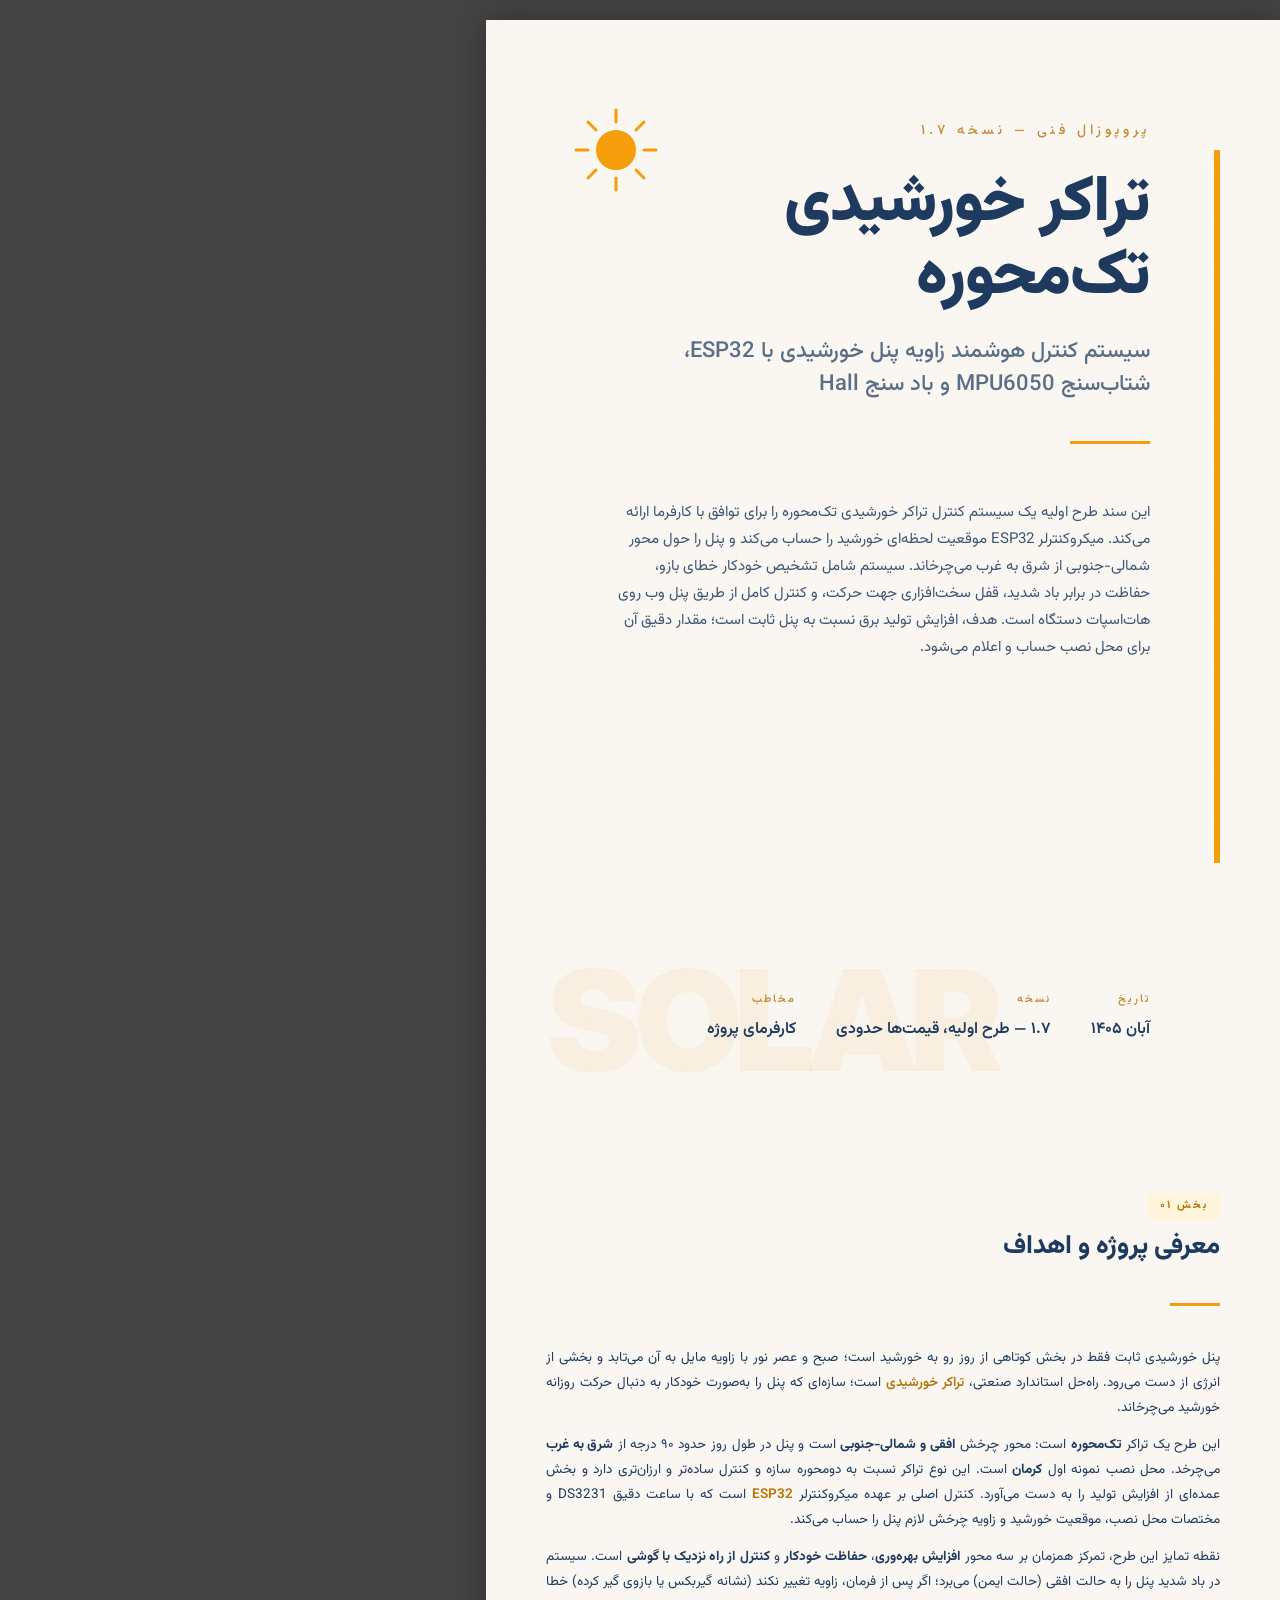
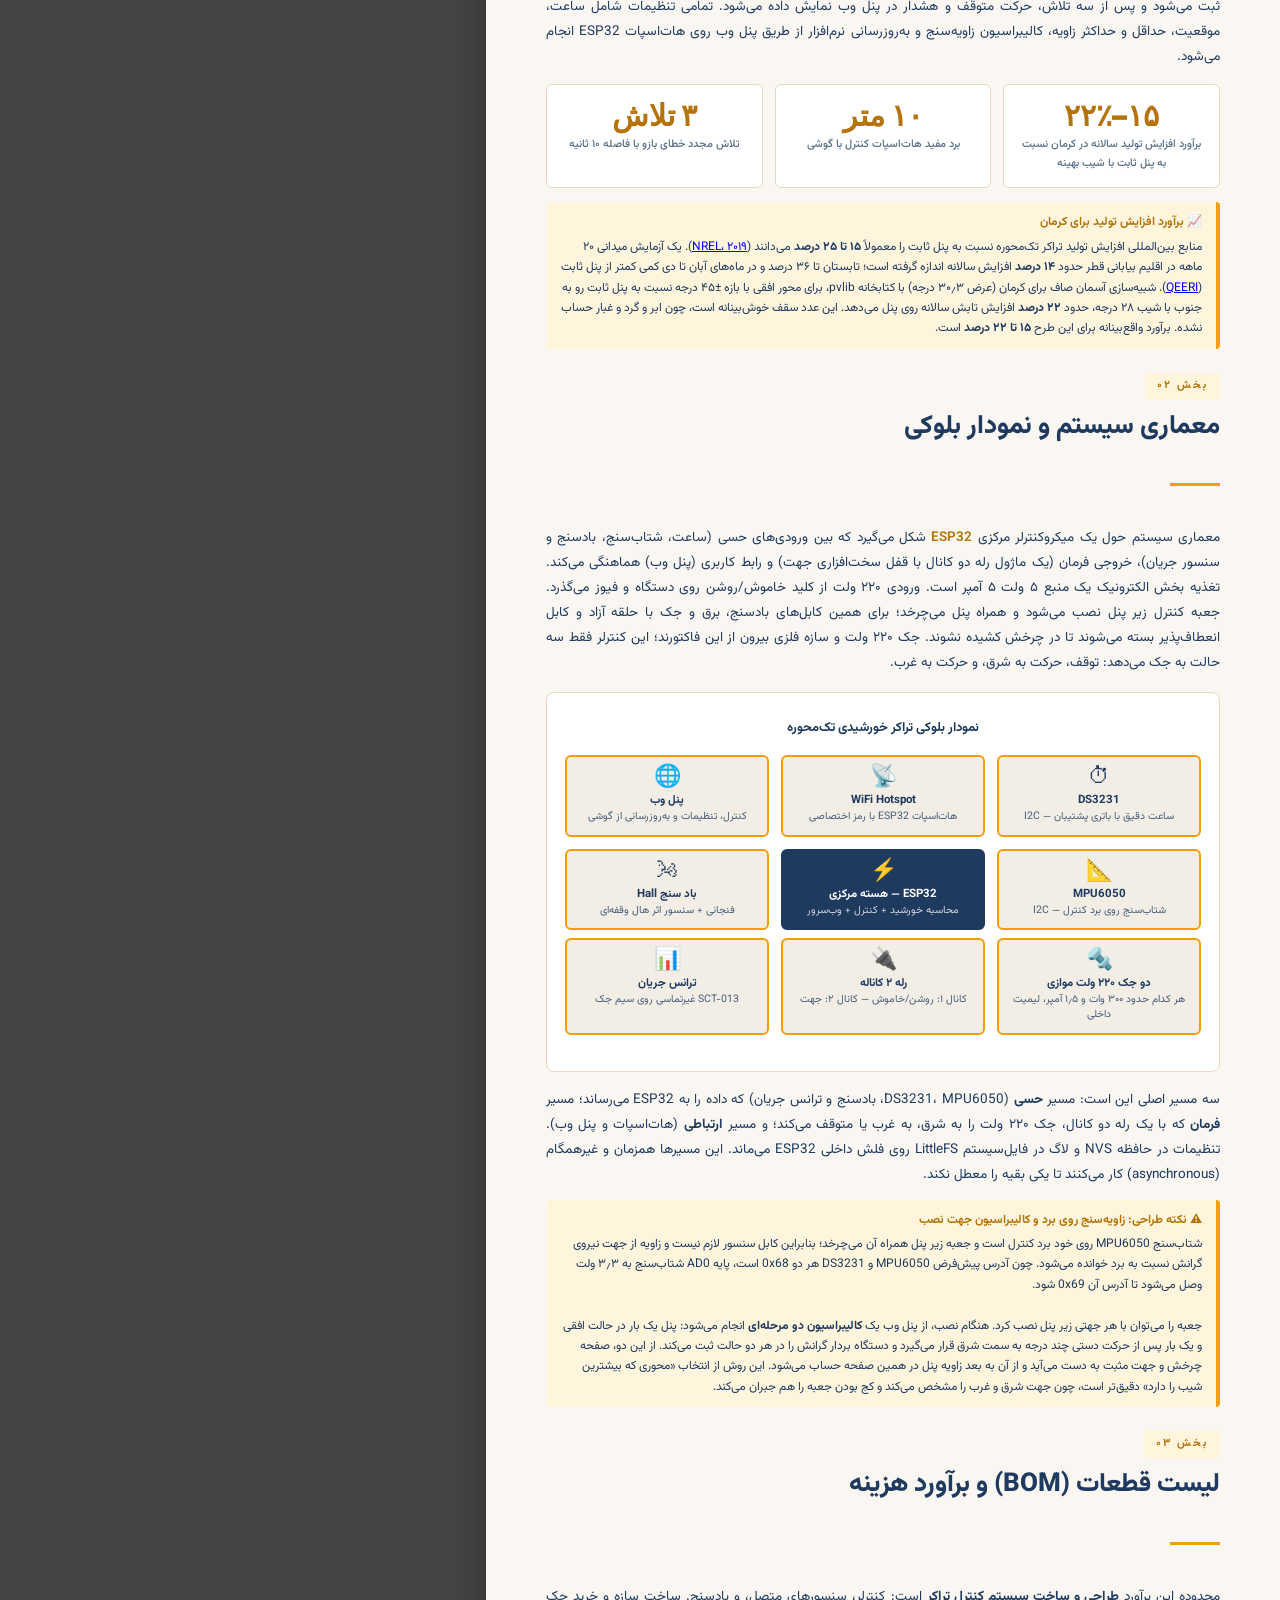
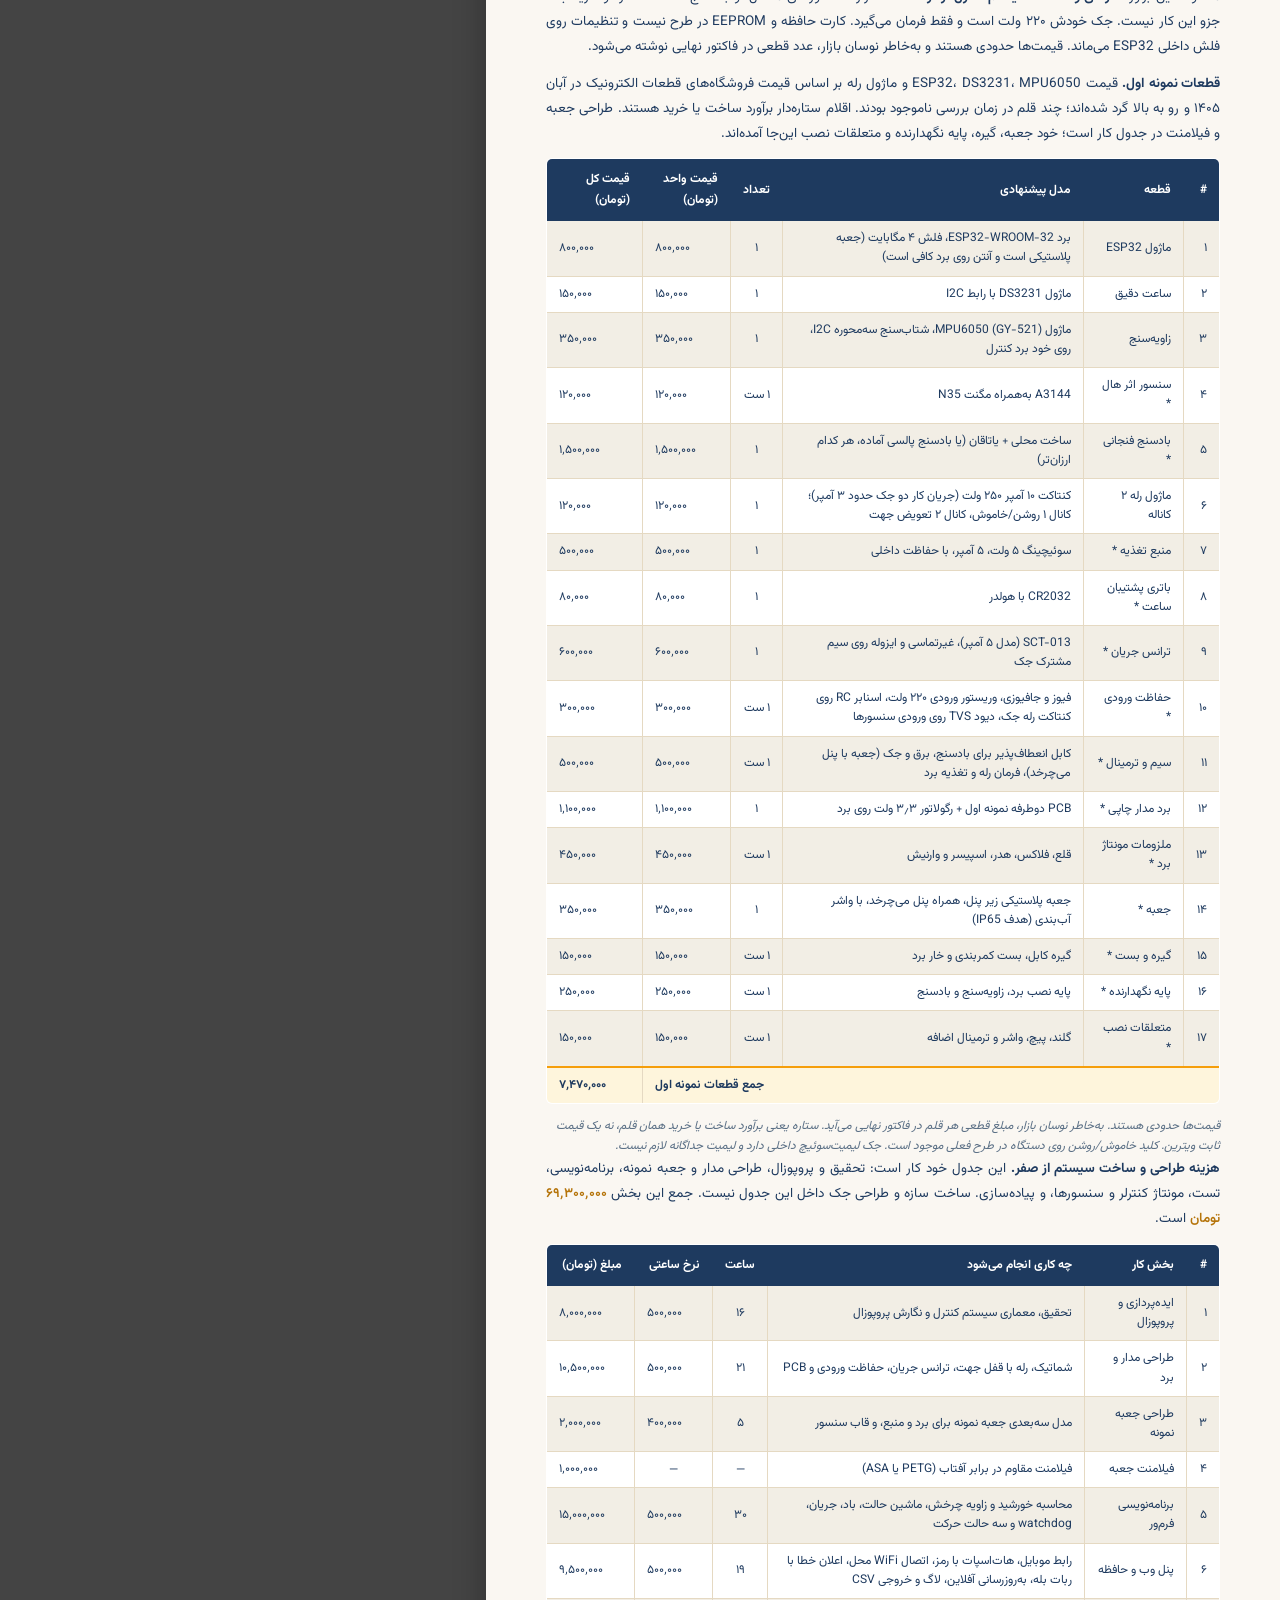
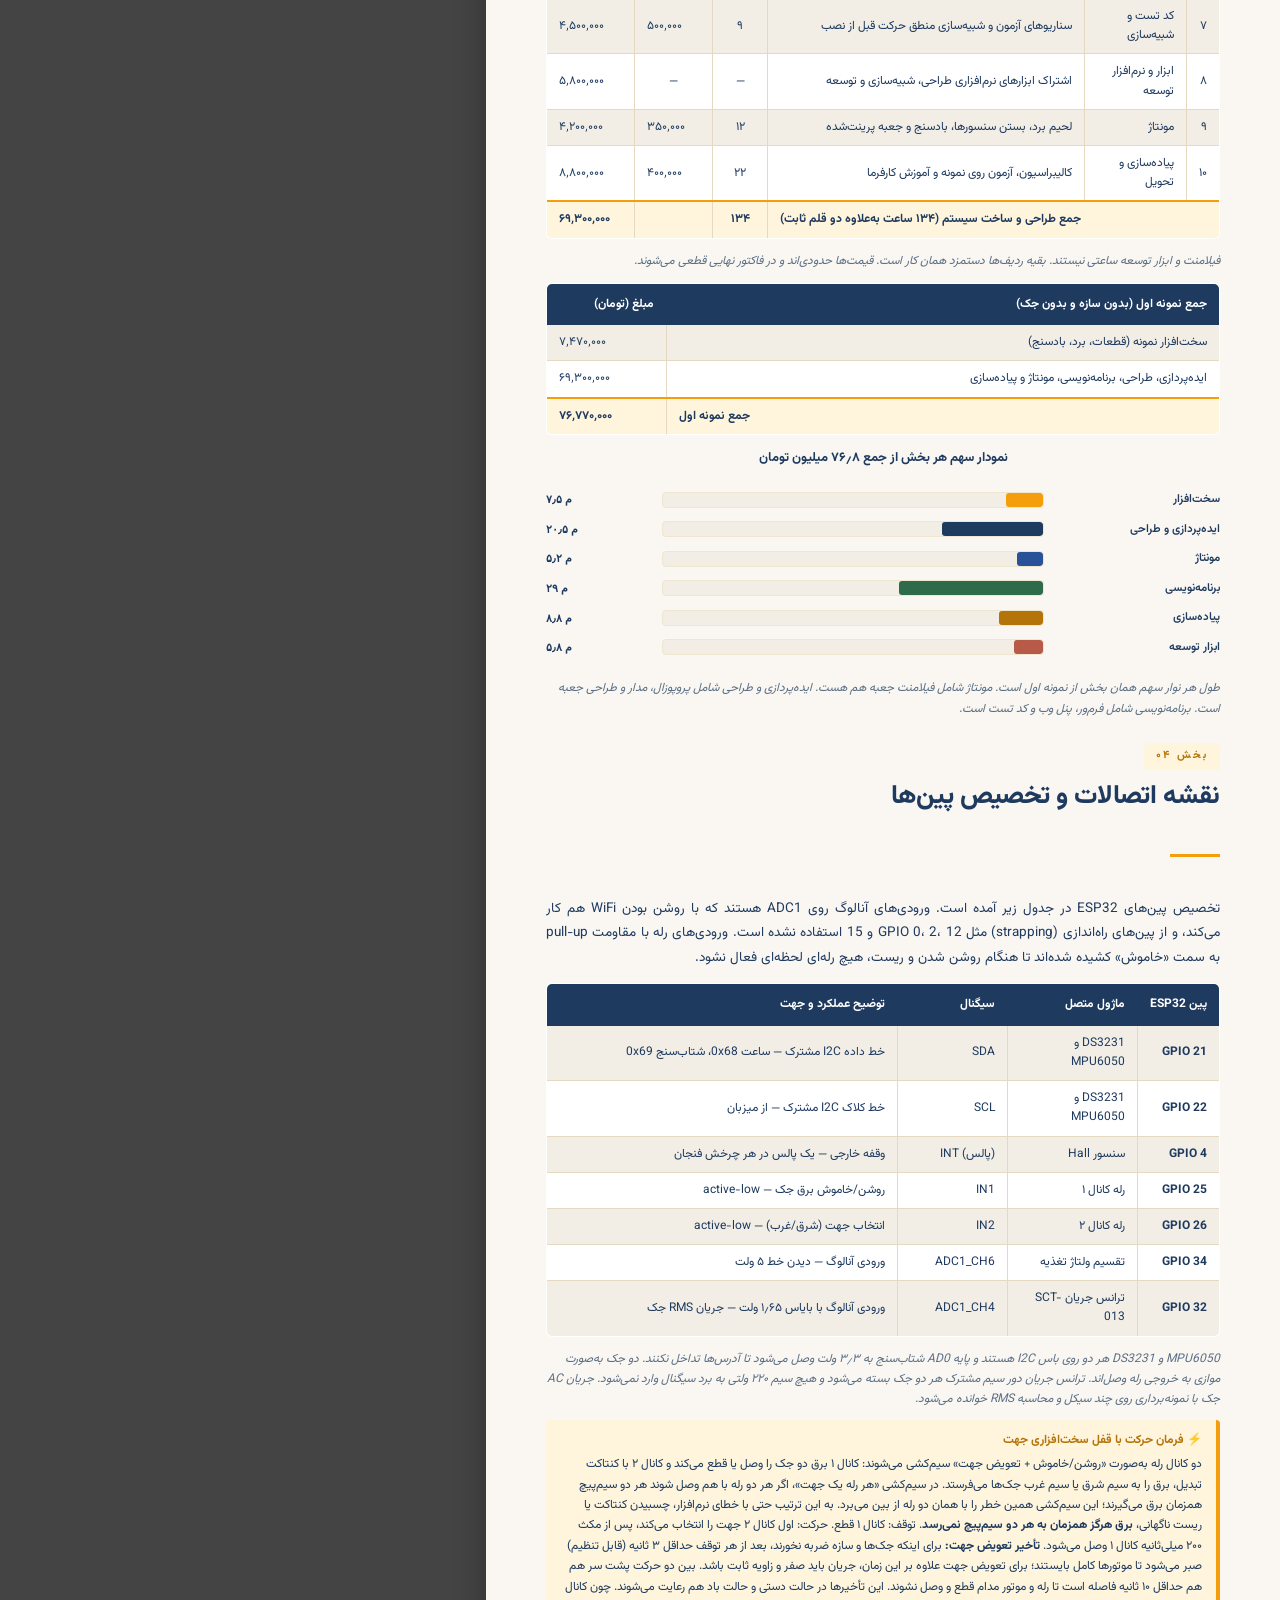
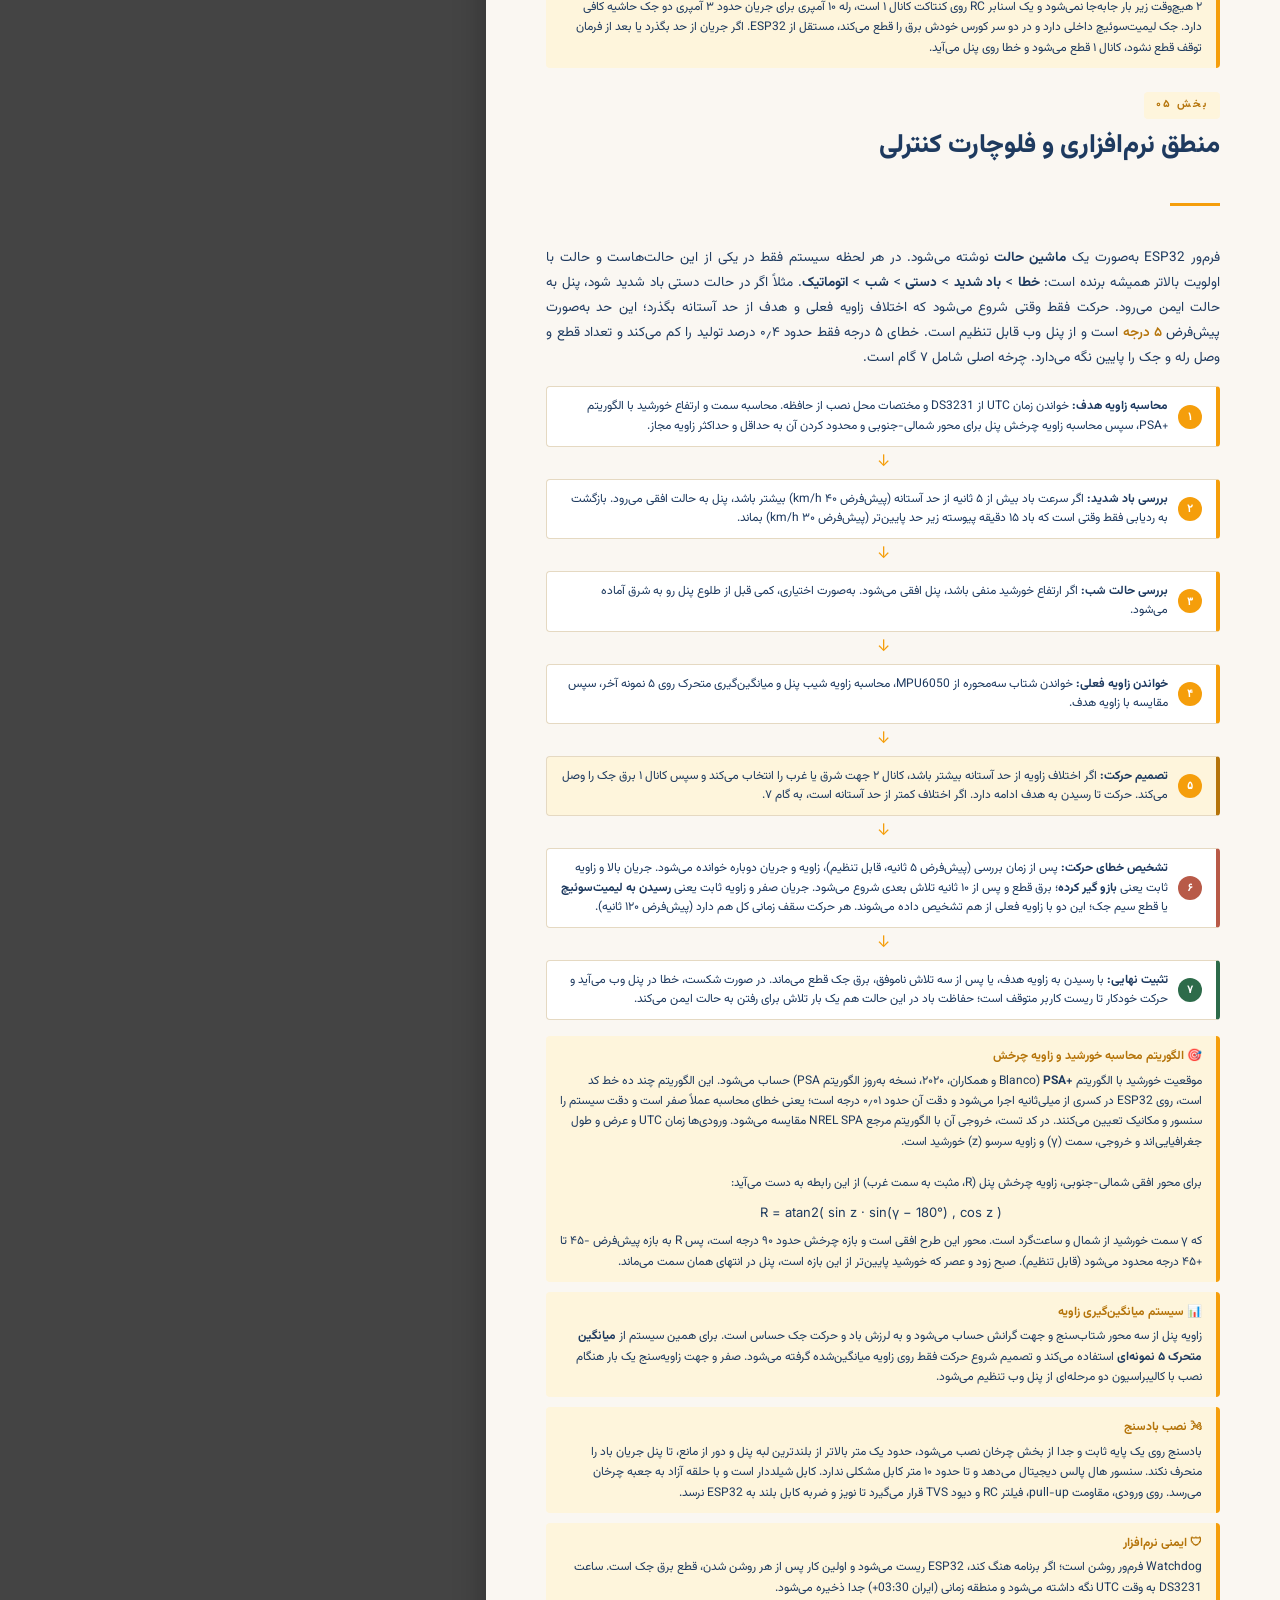
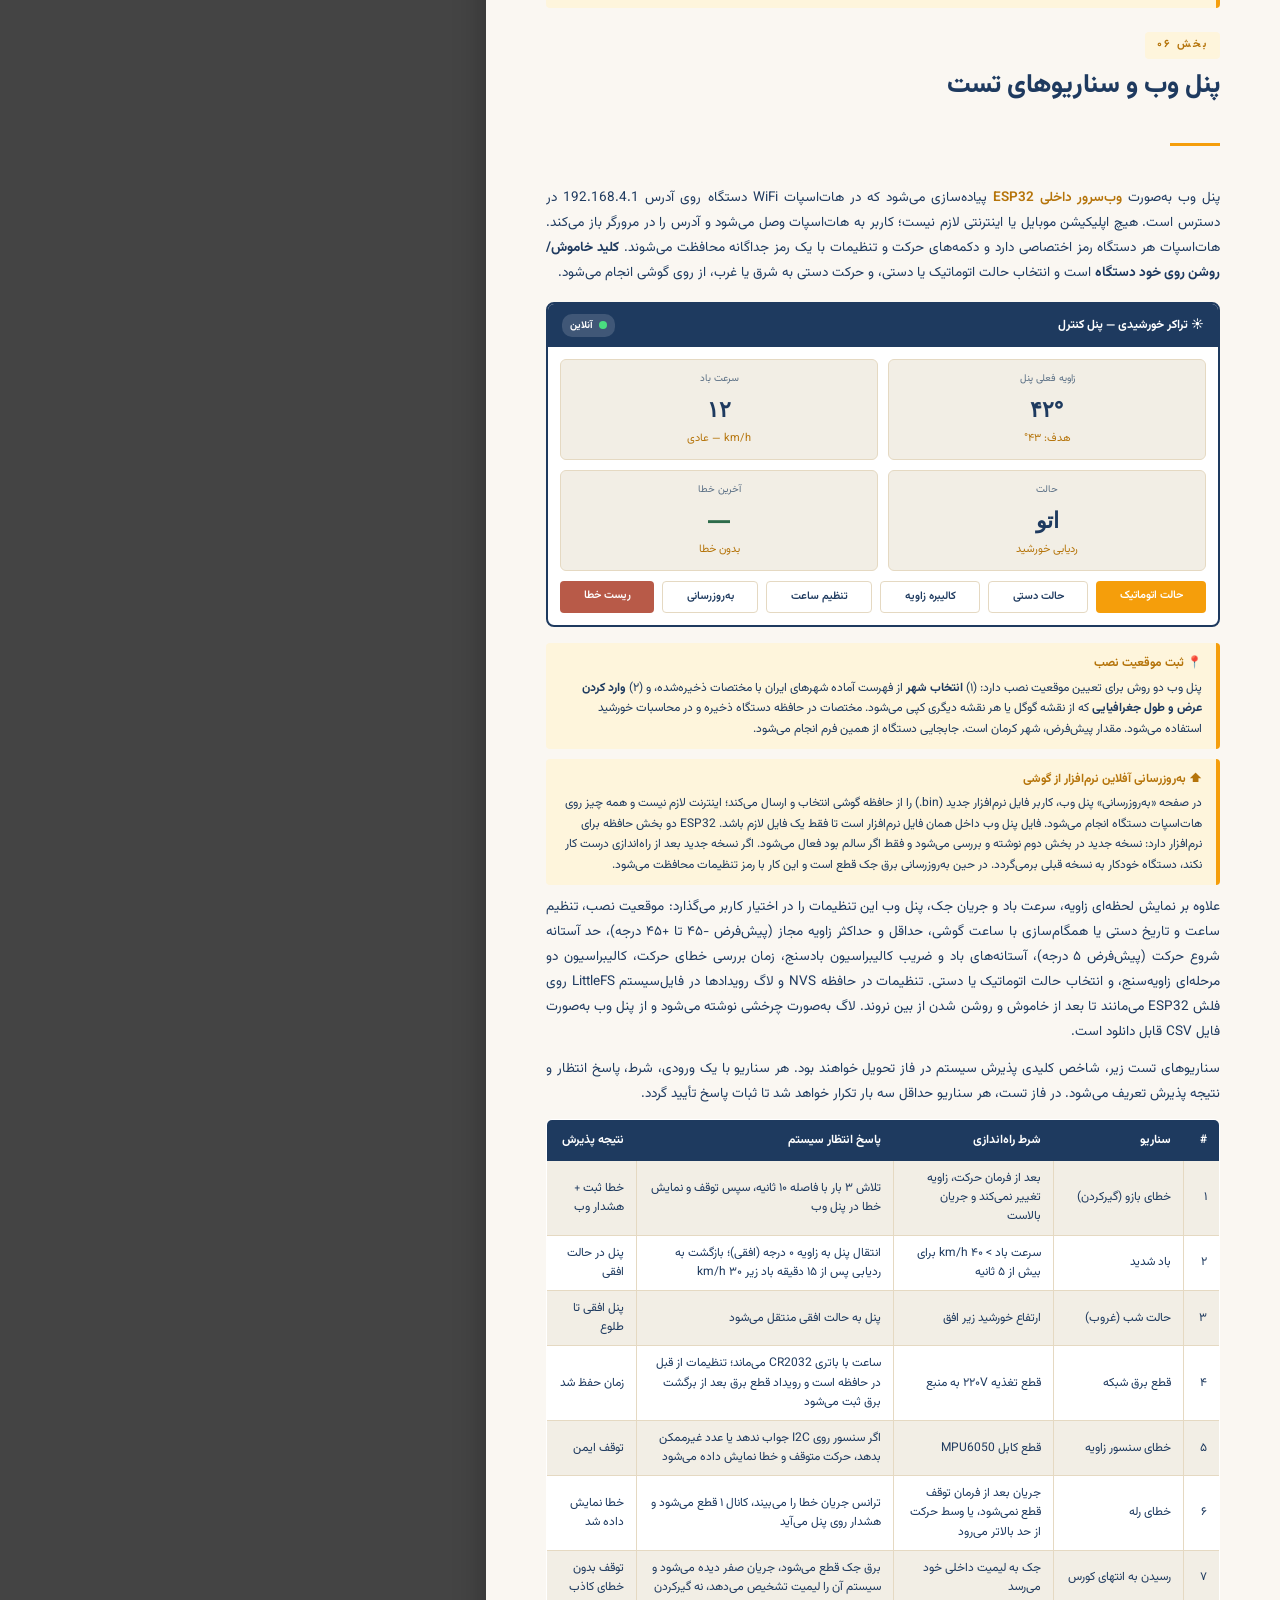
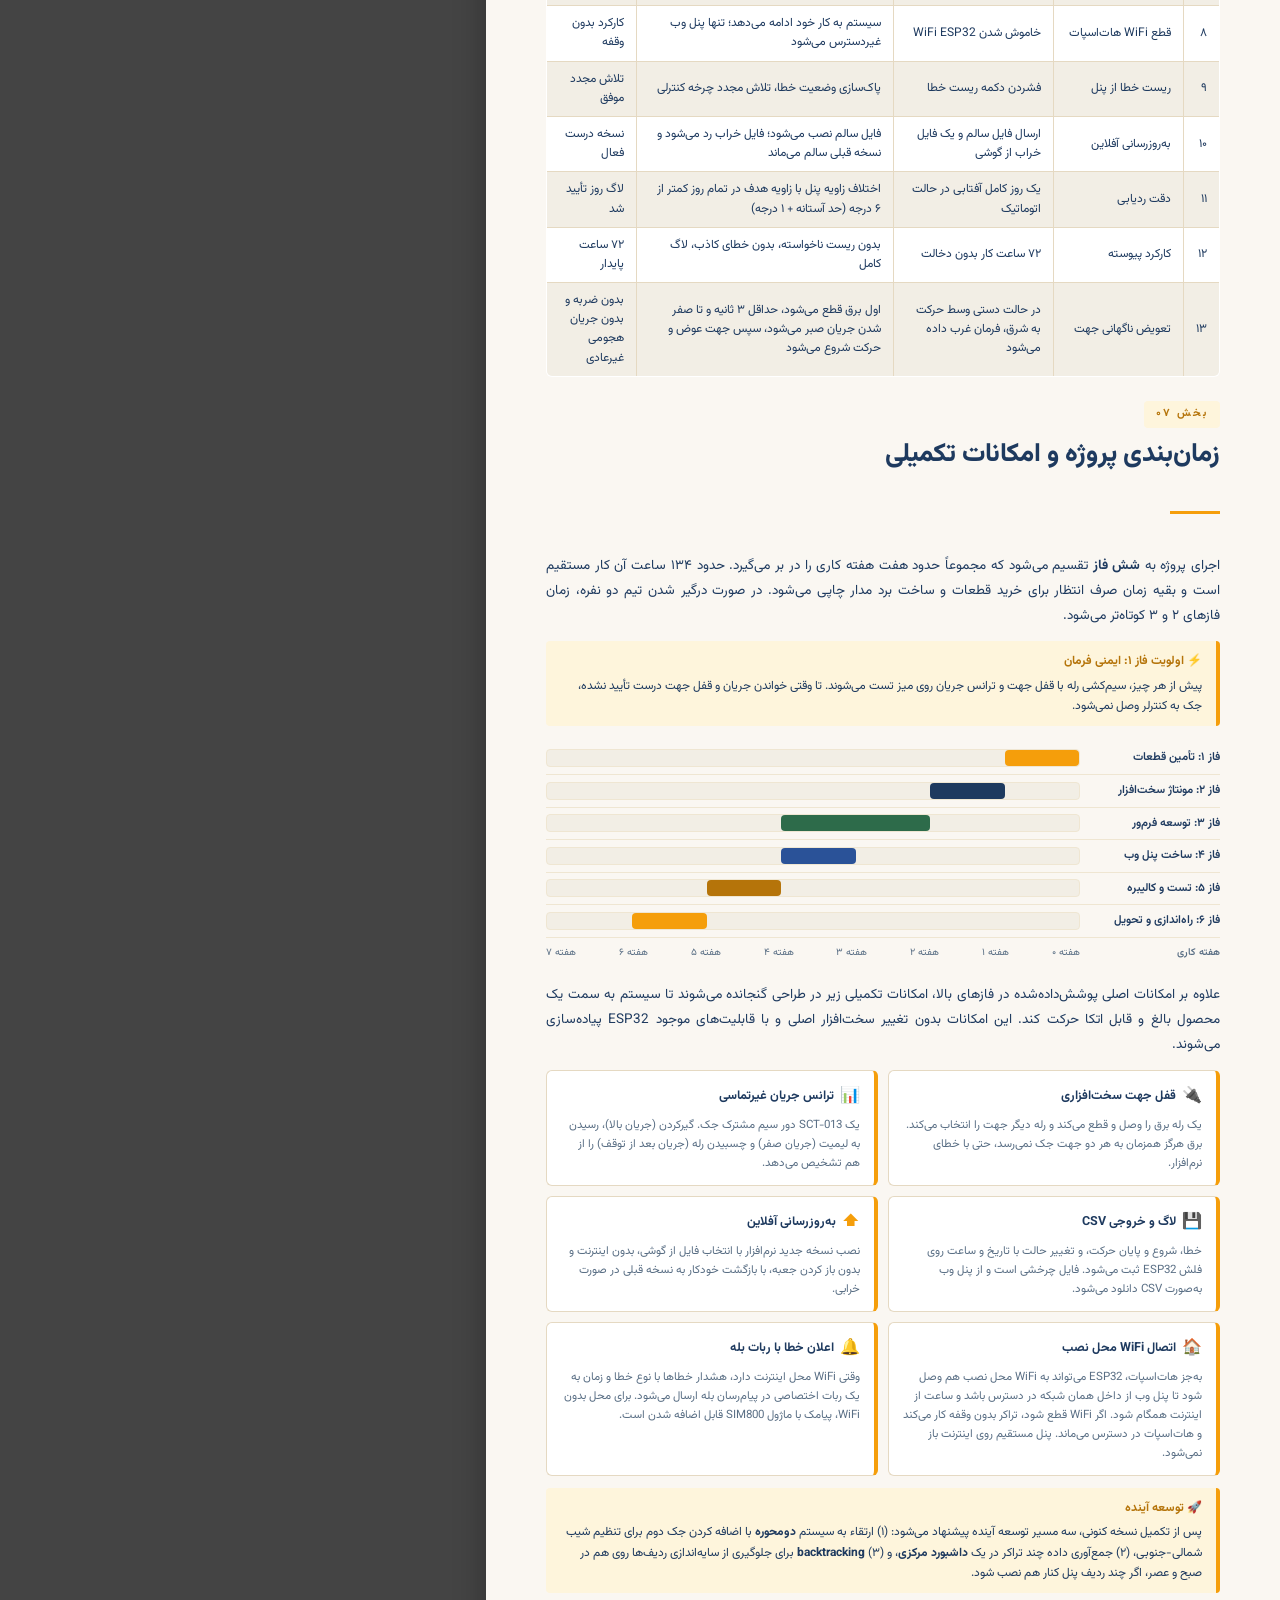
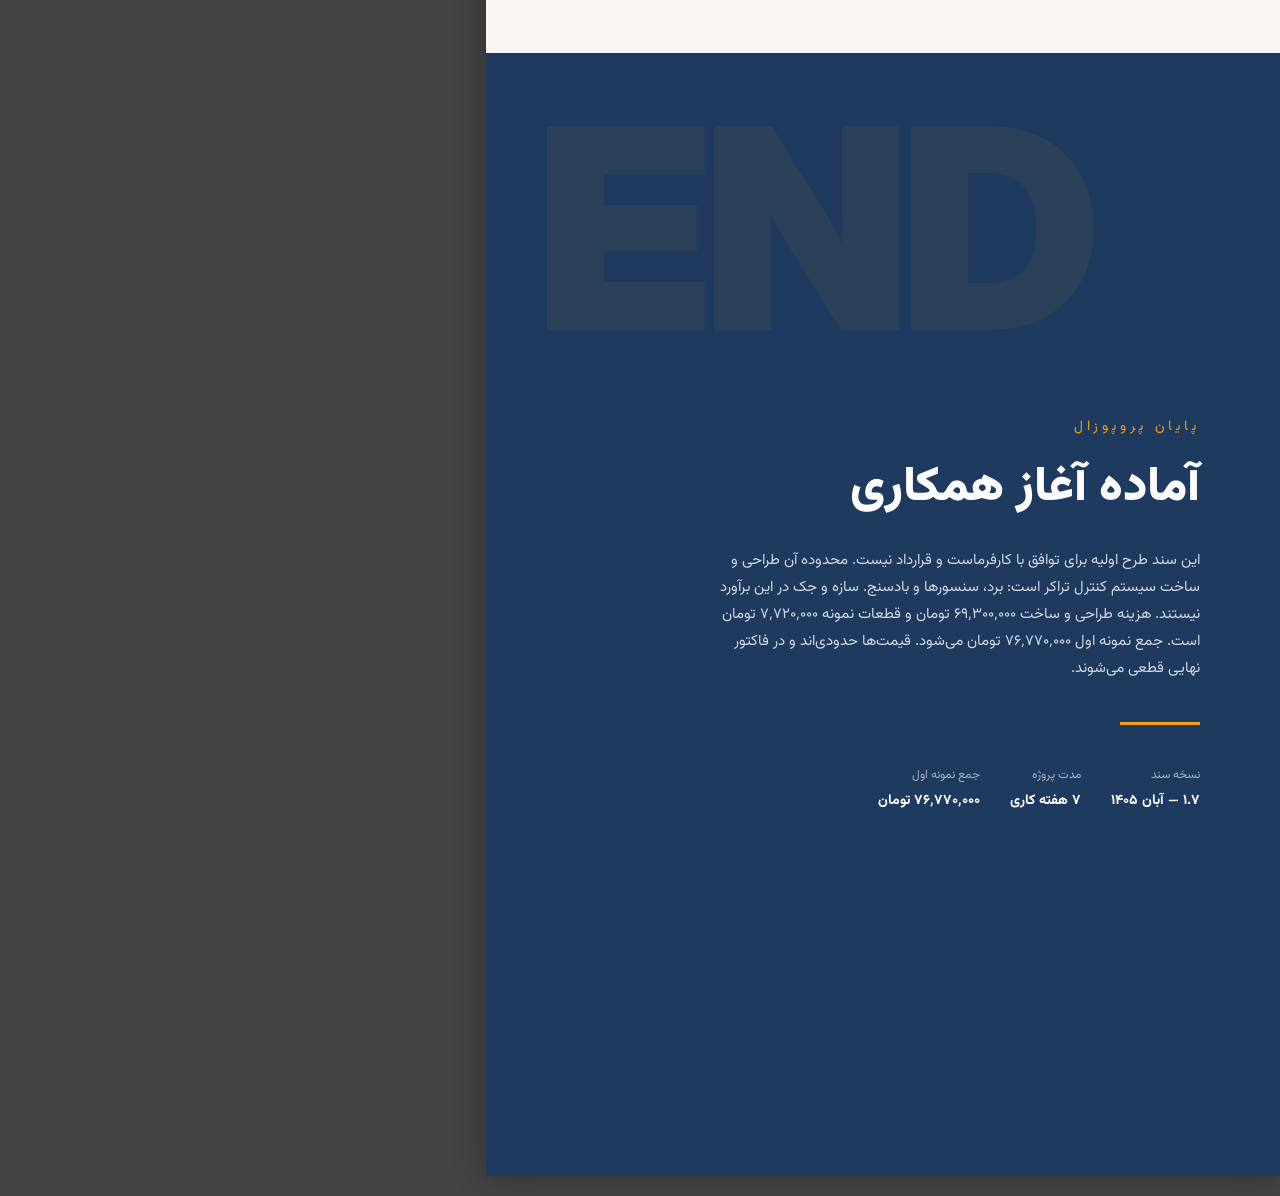
==== docs/solar_tracker_proposal.html @ 2f092a81 "Add project docs and revise tracker proposal Add repository guidance, editor settings, ignore rules," ====
<!DOCTYPE html>
<html lang="fa" dir="rtl">
<head>
<meta charset="UTF-8">
<meta name="viewport" content="width=device-width, initial-scale=1.0">
<title>پروپوزال تراکر خورشیدی تک‌محوره</title>
<link rel="preconnect" href="https://fonts.googleapis.com">
<link rel="preconnect" href="https://fonts.gstatic.com" crossorigin>
<link href="https://fonts.googleapis.com/css2?family=Vazirmatn:wght@300;400;500;600;700;800;900&family=Inter:wght@400;600;700&display=swap" rel="stylesheet">
<style>
  @page {
    size: 794px 1123px;
    margin: 0;
  }
  :root {
    --c-bg: #FAF7F2;
    --c-bg-section: #F2EEE5;
    --c-bg-card: #FFFFFF;
    --c-text: #1E3A5F;
    --c-text-muted: #5A6F85;
    --c-accent: #F59E0B;
    --c-accent-d: #B5740A;
    --c-accent-l: #FDE4AC;
    --c-accent-xl: #FEF5DC;
    --c-border: #E5D9C2;
    --c-border-l: #EFE6D2;
    --c-success: #2D6B4A;
    --c-success-l: #D9E8DD;
    --c-error: #B85A48;
    --c-error-l: #F2D8D2;
    --c-info: #2A5298;
    --c-info-l: #DCE6F5;
  }
  * {
    box-sizing: border-box;
  }
  html, body {
    margin: 0;
    padding: 0;
    width: 794px;
    background: var(--c-bg);
    color: var(--c-text);
    font-family: 'Vazirmatn', 'Inter', sans-serif;
    direction: rtl;
    line-height: 1.7;
    font-size: 14px;
  }
  @media screen {
    html {
      height: auto;
      display: flex;
      justify-content: center;
      background: #444;
    }
    body {
      transform-origin: top center;
      margin: 20px auto;
      box-shadow: 0 0 30px rgba(0,0,0,0.3);
    }
  }

  /* ===== Cover Page ===== */
  .cover {
    width: 794px;
    height: 1123px;
    position: relative;
    background: var(--c-bg);
    overflow: hidden;
    break-after: page;
    page-break-after: always;
  }
  .cover-bg {
    position: absolute;
    inset: 0;
    overflow: hidden;
    z-index: 1;
  }
  .cover-grid {
    position: absolute;
    inset: 0;
    background-image:
      linear-gradient(to right, rgba(245, 158, 11, 0.04) 1px, transparent 1px),
      linear-gradient(to bottom, rgba(245, 158, 11, 0.04) 1px, transparent 1px);
    background-size: 50px 50px;
  }
  .cover-watermark {
    position: absolute;
    bottom: 60px;
    left: 60px;
    font-family: 'Inter', sans-serif;
    font-size: 140px;
    font-weight: 900;
    color: rgba(245, 158, 11, 0.08);
    letter-spacing: -6px;
    line-height: 0.9;
  }
  .cover-anchor-line {
    position: absolute;
    right: 60px;
    top: 130px;
    bottom: 280px;
    width: 6px;
    background: var(--c-accent);
    z-index: 2;
  }
  .cover-content {
    position: absolute;
    inset: 0;
    z-index: 3;
    padding: 100px 130px 100px 60px;
    display: flex;
    flex-direction: column;
    justify-content: center;
  }
  .cover-kicker {
    font-size: 14px;
    font-weight: 500;
    color: var(--c-accent-d);
    letter-spacing: 4px;
    margin-bottom: 24px;
    opacity: 0.8;
  }
  .cover-title {
    font-size: 64px;
    font-weight: 900;
    color: var(--c-text);
    line-height: 1.15;
    margin: 0 0 20px 0;
    letter-spacing: -1px;
  }
  .cover-subtitle {
    font-size: 22px;
    font-weight: 500;
    color: var(--c-text-muted);
    line-height: 1.5;
    margin: 0 0 40px 0;
    max-width: 540px;
  }
  .cover-divider {
    width: 80px;
    height: 3px;
    background: var(--c-accent);
    margin-bottom: 40px;
  }
  .cover-summary {
    font-size: 15px;
    font-weight: 400;
    color: var(--c-text);
    line-height: 1.8;
    max-width: 540px;
    margin-bottom: 60px;
    opacity: 0.85;
  }
  .cover-meta {
    display: flex;
    gap: 40px;
    margin-top: auto;
  }
  .cover-meta-item {
    display: flex;
    flex-direction: column;
    gap: 6px;
  }
  .cover-meta-label {
    font-size: 11px;
    font-weight: 600;
    color: var(--c-accent-d);
    letter-spacing: 2px;
    opacity: 0.8;
  }
  .cover-meta-value {
    font-size: 16px;
    font-weight: 600;
    color: var(--c-text);
  }
  .cover-sun-icon {
    position: absolute;
    top: 80px;
    left: 80px;
    width: 100px;
    height: 100px;
    z-index: 2;
  }

  /* ===== Main Content ===== */
  .main-content {
    padding: 50px 60px 50px 60px;
  }

  /* Section headers */
  .section-header {
    break-after: avoid;
    page-break-after: avoid;
    break-inside: avoid;
    margin-bottom: 18px;
    margin-top: 0;
  }
  .section-header.spaced {
    margin-top: 24px;
  }
  .section-tag {
    display: inline-block;
    font-size: 11px;
    font-weight: 700;
    color: var(--c-accent-d);
    background: var(--c-accent-xl);
    padding: 4px 12px;
    border-radius: 4px;
    letter-spacing: 2px;
    margin-bottom: 10px;
  }
  .section-title {
    font-size: 26px;
    font-weight: 800;
    color: var(--c-text);
    margin: 0 0 40px 0;
    line-height: 1.3;
  }
  .section-subtitle {
    font-size: 14px;
    font-weight: 400;
    color: var(--c-text-muted);
    margin: 0 0 14px 0;
    line-height: 1.5;
  }
  .section-divider {
    width: 50px;
    height: 3px;
    background: var(--c-accent);
    margin-bottom: 40px;
  }

  /* Body text */
  .body-text {
    font-size: 13.5px;
    line-height: 1.85;
    color: var(--c-text);
    margin: 0 0 12px 0;
    text-align: justify;
  }
  .body-text strong {
    color: var(--c-text);
    font-weight: 700;
  }
  .body-text .accent {
    color: var(--c-accent-d);
    font-weight: 600;
  }

  /* Cards */
  .card {
    break-inside: avoid;
    page-break-inside: avoid;
    background: var(--c-bg-card);
    border: 1px solid var(--c-border);
    border-radius: 6px;
    padding: 16px 18px;
    margin-bottom: 12px;
    border-right: 4px solid var(--c-accent);
  }
  .card-title {
    font-size: 14px;
    font-weight: 700;
    color: var(--c-text);
    margin: 0 0 6px 0;
  }
  .card-text {
    font-size: 12.5px;
    line-height: 1.7;
    color: var(--c-text-muted);
    margin: 0;
  }

  /* Two-column grid */
  .grid-2 {
    display: grid;
    grid-template-columns: 1fr 1fr;
    gap: 12px;
    margin-bottom: 12px;
  }

  /* Tables */
  table {
    width: 100%;
    border-collapse: collapse;
    margin: 12px 0;
    background: var(--c-bg-card);
    border-radius: 6px;
    overflow: hidden;
    border: 1px solid var(--c-border);
    break-inside: avoid;
    page-break-inside: avoid;
    font-size: 12px;
  }
  thead {
    display: table-header-group;
  }
  th {
    background: var(--c-text);
    color: white;
    font-weight: 700;
    text-align: right;
    padding: 10px 12px;
    font-size: 12px;
    border: 1px solid var(--c-text);
  }
  td {
    padding: 8px 12px;
    border: 1px solid var(--c-border);
    vertical-align: middle;
    text-align: right;
    line-height: 1.6;
  }
  tbody tr:nth-child(odd) {
    background: var(--c-bg-section);
  }
  tbody tr:nth-child(even) {
    background: var(--c-bg-card);
  }
  tr {
    break-inside: avoid;
    page-break-inside: avoid;
  }
  .table-total td {
    background: var(--c-accent-xl);
    font-weight: 700;
    color: var(--c-text);
    border-top: 2px solid var(--c-accent);
  }
  .table-caption {
    font-size: 12px;
    color: var(--c-text-muted);
    font-style: italic;
    margin: 8px 0 0 0;
    text-align: right;
  }

  /* Diagrams */
  .arch-diagram {
    background: var(--c-bg-card);
    border: 1px solid var(--c-border);
    border-radius: 8px;
    padding: 24px 18px;
    margin: 16px 0;
    break-inside: avoid;
    page-break-inside: avoid;
  }
  .arch-title {
    font-size: 13px;
    font-weight: 700;
    color: var(--c-text);
    text-align: center;
    margin-bottom: 16px;
  }
  .arch-grid {
    display: grid;
    grid-template-columns: 1fr 1fr 1fr;
    gap: 12px;
    margin-bottom: 12px;
  }
  .arch-block {
    background: var(--c-bg-section);
    border: 2px solid var(--c-accent);
    border-radius: 6px;
    padding: 10px 8px;
    text-align: center;
  }
  .arch-block.esp {
    background: var(--c-text);
    color: white;
    border-color: var(--c-text);
  }
  .arch-block-icon {
    font-size: 22px;
    margin-bottom: 4px;
    line-height: 1;
  }
  .arch-block-name {
    font-size: 11.5px;
    font-weight: 700;
    line-height: 1.3;
  }
  .arch-block-desc {
    font-size: 10.5px;
    opacity: 0.8;
    margin-top: 2px;
    line-height: 1.4;
  }

  /* Flowchart */
  .flowchart {
    display: flex;
    flex-direction: column;
    gap: 8px;
    align-items: stretch;
    margin: 16px 0;
    break-inside: avoid;
    page-break-inside: avoid;
  }
  .flow-step {
    background: var(--c-bg-card);
    border: 1px solid var(--c-border);
    border-right: 4px solid var(--c-accent);
    border-radius: 4px;
    padding: 10px 14px;
    font-size: 12px;
    line-height: 1.6;
    display: flex;
    align-items: center;
    gap: 10px;
  }
  .flow-num {
    background: var(--c-accent);
    color: white;
    width: 24px;
    height: 24px;
    border-radius: 50%;
    display: flex;
    align-items: center;
    justify-content: center;
    font-size: 11px;
    font-weight: 700;
    flex-shrink: 0;
    font-family: 'Inter', sans-serif;
  }
  .flow-arrow {
    text-align: center;
    color: var(--c-accent);
    font-size: 16px;
    line-height: 1;
  }
  .flow-step.error {
    border-right-color: var(--c-error);
  }
  .flow-step.error .flow-num {
    background: var(--c-error);
  }
  .flow-step.success {
    border-right-color: var(--c-success);
  }
  .flow-step.success .flow-num {
    background: var(--c-success);
  }
  .flow-step.decision {
    background: var(--c-accent-xl);
    border-right-color: var(--c-accent-d);
  }

  /* Web panel mockup */
  .web-mockup {
    background: var(--c-bg-card);
    border: 2px solid var(--c-text);
    border-radius: 8px;
    overflow: hidden;
    margin: 16px 0;
    break-inside: avoid;
    page-break-inside: avoid;
  }
  .web-header {
    background: var(--c-text);
    color: white;
    padding: 10px 14px;
    font-size: 12px;
    font-weight: 700;
    display: flex;
    justify-content: space-between;
    align-items: center;
  }
  .web-status {
    display: flex;
    align-items: center;
    gap: 6px;
    font-size: 10px;
    background: rgba(255,255,255,0.15);
    padding: 3px 8px;
    border-radius: 10px;
  }
  .web-status-dot {
    width: 8px;
    height: 8px;
    background: #4ADE80;
    border-radius: 50%;
  }
  .web-body {
    padding: 12px;
    display: grid;
    grid-template-columns: 1fr 1fr;
    gap: 10px;
  }
  .web-gauge {
    background: var(--c-bg-section);
    border-radius: 6px;
    padding: 10px 12px;
    text-align: center;
    border: 1px solid var(--c-border);
  }
  .web-gauge-label {
    font-size: 10px;
    color: var(--c-text-muted);
    margin-bottom: 4px;
  }
  .web-gauge-value {
    font-size: 22px;
    font-weight: 800;
    color: var(--c-text);
    font-family: 'Inter', sans-serif;
  }
  .web-gauge-unit {
    font-size: 11px;
    color: var(--c-accent-d);
    margin-top: 2px;
  }
  .web-controls {
    grid-column: 1 / -1;
    display: flex;
    gap: 8px;
    flex-wrap: wrap;
  }
  .web-btn {
    background: var(--c-accent);
    color: white;
    padding: 6px 12px;
    border-radius: 4px;
    font-size: 11px;
    font-weight: 600;
    flex: 1 1 auto;
    min-width: 80px;
    text-align: center;
  }
  .web-btn.secondary {
    background: var(--c-bg-card);
    color: var(--c-text);
    border: 1px solid var(--c-border);
  }
  .web-btn.danger {
    background: var(--c-error);
  }

  /* Timeline (Gantt-like) */
  .timeline {
    margin: 16px 0;
    break-inside: avoid;
    page-break-inside: avoid;
  }
  .timeline-row {
    display: grid;
    grid-template-columns: 130px 1fr;
    gap: 10px;
    align-items: center;
    padding: 6px 0;
    border-bottom: 1px solid var(--c-border-l);
    font-size: 11.5px;
  }
  .timeline-label {
    font-weight: 600;
    color: var(--c-text);
  }
  .timeline-bar-wrap {
    background: var(--c-bg-section);
    border-radius: 4px;
    height: 18px;
    position: relative;
    border: 1px solid var(--c-border-l);
  }
  .timeline-bar {
    position: absolute;
    top: 0;
    bottom: 0;
    background: var(--c-accent);
    border-radius: 4px;
    right: 0;
  }
  .timeline-bar.alt {
    background: var(--c-text);
  }
  .timeline-bar.alt2 {
    background: var(--c-success);
  }
  .timeline-bar.alt3 {
    background: var(--c-info);
  }
  .timeline-bar.alt4 {
    background: var(--c-accent-d);
  }

  .price-chart {
    margin: 8px 0 16px 0;
    break-inside: avoid;
    page-break-inside: avoid;
  }
  .price-row {
    display: grid;
    grid-template-columns: 168px 1fr 108px;
    gap: 8px;
    align-items: center;
    padding: 5px 0;
    font-size: 11.5px;
  }
  .price-label {
    font-weight: 600;
    color: var(--c-text);
  }
  .price-track {
    background: var(--c-bg-section);
    border-radius: 4px;
    height: 16px;
    border: 1px solid var(--c-border-l);
    overflow: hidden;
  }
  .price-fill {
    height: 100%;
    background: var(--c-accent);
    border-radius: 3px;
  }
  .price-fill.b { background: var(--c-text); }
  .price-fill.c { background: var(--c-info); }
  .price-fill.d { background: var(--c-success); }
  .price-fill.e { background: var(--c-accent-d); }
  .price-fill.f { background: var(--c-error); }
  table.pin-table th:first-child,
  table.pin-table td:first-child {
    white-space: nowrap;
    width: 1%;
  }
  .price-num {
    font-family: 'Inter', sans-serif;
    font-weight: 700;
    font-size: 11px;
    text-align: left;
    direction: ltr;
  }

  /* Feature cards */
  .feature-grid {
    display: grid;
    grid-template-columns: 1fr 1fr;
    gap: 10px;
    margin: 12px 0;
  }
  .feature-card {
    background: var(--c-bg-card);
    border: 1px solid var(--c-border);
    border-right: 4px solid var(--c-accent);
    border-radius: 6px;
    padding: 12px 14px;
    break-inside: avoid;
    page-break-inside: avoid;
  }
  .feature-card-title {
    font-size: 12.5px;
    font-weight: 700;
    color: var(--c-text);
    margin: 0 0 6px 0;
    display: flex;
    align-items: center;
    gap: 6px;
  }
  .feature-card-icon {
    color: var(--c-accent);
    font-size: 16px;
  }
  .feature-card-text {
    font-size: 11.5px;
    line-height: 1.65;
    color: var(--c-text-muted);
    margin: 0;
  }

  /* Stat row */
  .stat-row {
    display: grid;
    grid-template-columns: 1fr 1fr 1fr;
    gap: 12px;
    margin: 14px 0;
    break-inside: avoid;
    page-break-inside: avoid;
  }
  .stat-card {
    background: var(--c-bg-card);
    border: 1px solid var(--c-border);
    border-radius: 6px;
    padding: 14px 16px;
    text-align: center;
  }
  .stat-num {
    font-size: 30px;
    font-weight: 900;
    color: var(--c-accent-d);
    font-family: 'Inter', sans-serif;
    line-height: 1.1;
  }
  .stat-label {
    font-size: 11px;
    color: var(--c-text-muted);
    margin-top: 4px;
    font-weight: 500;
  }

  /* Notes / callouts */
  .note {
    background: var(--c-accent-xl);
    border-right: 4px solid var(--c-accent);
    border-radius: 4px;
    padding: 10px 14px;
    margin: 10px 0;
    font-size: 12px;
    line-height: 1.7;
    color: var(--c-text);
    break-inside: avoid;
    page-break-inside: avoid;
  }
  .note-title {
    font-weight: 700;
    color: var(--c-accent-d);
    margin-bottom: 4px;
    font-size: 12px;
  }

  /* Ending */
  .ending {
    width: 794px;
    height: 1123px;
    background: var(--c-text);
    color: white;
    position: relative;
    overflow: hidden;
    break-before: page;
    page-break-before: always;
    padding: 100px 80px;
    display: flex;
    flex-direction: column;
    justify-content: center;
  }
  .ending-watermark {
    position: absolute;
    top: 50px;
    left: 50px;
    font-size: 280px;
    font-weight: 900;
    color: rgba(245, 158, 11, 0.06);
    font-family: 'Inter', sans-serif;
    line-height: 0.9;
    letter-spacing: -10px;
  }
  .ending-content {
    position: relative;
    z-index: 2;
  }
  .ending-tag {
    font-size: 14px;
    color: var(--c-accent);
    letter-spacing: 4px;
    margin-bottom: 20px;
  }
  .ending-title {
    font-size: 48px;
    font-weight: 900;
    color: white;
    line-height: 1.2;
    margin: 0 0 30px 0;
    max-width: 500px;
  }
  .ending-text {
    font-size: 15px;
    color: rgba(255,255,255,0.8);
    line-height: 1.8;
    max-width: 500px;
    margin-bottom: 40px;
  }
  .ending-divider {
    width: 80px;
    height: 3px;
    background: var(--c-accent);
    margin-bottom: 40px;
  }
  .ending-meta {
    display: flex;
    gap: 30px;
  }
  .ending-meta-item {
    font-size: 12px;
    color: rgba(255,255,255,0.6);
  }
  .ending-meta-item strong {
    display: block;
    color: white;
    font-size: 14px;
    margin-top: 4px;
  }
</style>
</head>
<body>

<!-- ============================== COVER PAGE ============================== -->
<div class="cover">
  <div class="cover-bg">
    <div class="cover-grid"></div>
    <div class="cover-watermark">SOLAR</div>
  </div>

  <div class="cover-anchor-line"></div>

  <svg class="cover-sun-icon" viewBox="0 0 100 100" xmlns="http://www.w3.org/2000/svg">
    <circle cx="50" cy="50" r="20" fill="#F59E0B"/>
    <g stroke="#F59E0B" stroke-width="3" stroke-linecap="round">
      <line x1="50" y1="10" x2="50" y2="22"/>
      <line x1="50" y1="78" x2="50" y2="90"/>
      <line x1="10" y1="50" x2="22" y2="50"/>
      <line x1="78" y1="50" x2="90" y2="50"/>
      <line x1="22" y1="22" x2="30" y2="30"/>
      <line x1="70" y1="70" x2="78" y2="78"/>
      <line x1="78" y1="22" x2="70" y2="30"/>
      <line x1="22" y1="78" x2="30" y2="70"/>
    </g>
  </svg>

  <div class="cover-content">
    <div class="cover-kicker">پروپوزال فنی — نسخه ۱.۷</div>
    <h1 class="cover-title">تراکر خورشیدی<br>تک‌محوره</h1>
    <p class="cover-subtitle">سیستم کنترل هوشمند زاویه پنل خورشیدی با ESP32، شتاب‌سنج MPU6050 و باد سنج Hall</p>
    <div class="cover-divider"></div>
    <p class="cover-summary">
      این سند طرح اولیه یک سیستم کنترل تراکر خورشیدی تک‌محوره را برای توافق با کارفرما ارائه می‌کند. میکروکنترلر ESP32 موقعیت لحظه‌ای خورشید را حساب می‌کند و پنل را حول محور شمالی-جنوبی از شرق به غرب می‌چرخاند. سیستم شامل تشخیص خودکار خطای بازو، حفاظت در برابر باد شدید، قفل سخت‌افزاری جهت حرکت، و کنترل کامل از طریق پنل وب روی هات‌اسپات دستگاه است. هدف، افزایش تولید برق نسبت به پنل ثابت است؛ مقدار دقیق آن برای محل نصب حساب و اعلام می‌شود.
    </p>
    <div class="cover-meta">
      <div class="cover-meta-item">
        <span class="cover-meta-label">تاریخ</span>
        <span class="cover-meta-value">آبان ۱۴۰۵</span>
      </div>
      <div class="cover-meta-item">
        <span class="cover-meta-label">نسخه</span>
        <span class="cover-meta-value">۱.۷ — طرح اولیه، قیمت‌ها حدودی</span>
      </div>
      <div class="cover-meta-item">
        <span class="cover-meta-label">مخاطب</span>
        <span class="cover-meta-value">کارفرمای پروژه</span>
      </div>
    </div>
  </div>
</div>

<!-- ============================== MAIN CONTENT ============================== -->
<div class="main-content">

  <!-- ===== SECTION 1: Introduction ===== -->
  <div class="section-header">
    <span class="section-tag">بخش ۰۱</span>
    <h2 class="section-title">معرفی پروژه و اهداف</h2>
    <div class="section-divider"></div>
  </div>

  <p class="body-text">
    پنل خورشیدی ثابت فقط در بخش کوتاهی از روز رو به خورشید است؛ صبح و عصر نور با زاویه مایل به آن می‌تابد و بخشی از انرژی از دست می‌رود. راه‌حل استاندارد صنعتی، <span class="accent">تراکر خورشیدی</span> است؛ سازه‌ای که پنل را به‌صورت خودکار به دنبال حرکت روزانه خورشید می‌چرخاند.
  </p>

  <p class="body-text">
    این طرح یک تراکر <strong>تک‌محوره</strong> است: محور چرخش <strong>افقی و شمالی-جنوبی</strong> است و پنل در طول روز حدود ۹۰ درجه از <strong>شرق به غرب</strong> می‌چرخد. محل نصب نمونه اول <strong>کرمان</strong> است. این نوع تراکر نسبت به دومحوره سازه و کنترل ساده‌تر و ارزان‌تری دارد و بخش عمده‌ای از افزایش تولید را به دست می‌آورد. کنترل اصلی بر عهده میکروکنترلر <span class="accent">ESP32</span> است که با ساعت دقیق DS3231 و مختصات محل نصب، موقعیت خورشید و زاویه چرخش لازم پنل را حساب می‌کند.
  </p>

  <p class="body-text">
    نقطه تمایز این طرح، تمرکز همزمان بر سه محور <strong>افزایش بهره‌وری</strong>، <strong>حفاظت خودکار</strong> و <strong>کنترل از راه نزدیک با گوشی</strong> است. سیستم در باد شدید پنل را به حالت افقی (حالت ایمن) می‌برد؛ اگر پس از فرمان، زاویه تغییر نکند (نشانه گیربکس یا بازوی گیر کرده) خطا ثبت می‌شود و پس از سه تلاش، حرکت متوقف و هشدار در پنل وب نمایش داده می‌شود. تمامی تنظیمات شامل ساعت، موقعیت، حداقل و حداکثر زاویه، کالیبراسیون زاویه‌سنج و به‌روزرسانی نرم‌افزار از طریق پنل وب روی هات‌اسپات ESP32 انجام می‌شود.
  </p>

  <div class="stat-row">
    <div class="stat-card">
      <div class="stat-num">۱۵–۲۲٪</div>
      <div class="stat-label">برآورد افزایش تولید سالانه در کرمان نسبت به پنل ثابت با شیب بهینه</div>
    </div>
    <div class="stat-card">
      <div class="stat-num">۱۰ متر</div>
      <div class="stat-label">برد مفید هات‌اسپات کنترل با گوشی</div>
    </div>
    <div class="stat-card">
      <div class="stat-num">۳ تلاش</div>
      <div class="stat-label">تلاش مجدد خطای بازو با فاصله ۱۰ ثانیه</div>
    </div>
  </div>

  <div class="note">
    <div class="note-title">📈 برآورد افزایش تولید برای کرمان</div>
    منابع بین‌المللی افزایش تولید تراکر تک‌محوره نسبت به پنل ثابت را معمولاً <strong>۱۵ تا ۲۵ درصد</strong> می‌دانند (<a href="https://www.nrel.gov/docs/fy19osti/72039.pdf">NREL، ۲۰۱۹</a>). یک آزمایش میدانی ۲۰ ماهه در اقلیم بیابانی قطر حدود <strong>۱۴ درصد</strong> افزایش سالانه اندازه گرفته است؛ تابستان تا ۳۶ درصد و در ماه‌های آبان تا دی کمی کمتر از پنل ثابت (<a href="https://elmi.hbku.edu.qa/en/publications/yield-assessment-of-tracked-pv-systems-in-desert-climates/">QEERI</a>). شبیه‌سازی آسمان صاف برای کرمان (عرض ۳۰٫۳ درجه) با کتابخانه pvlib، برای محور افقی با بازه ±۴۵ درجه نسبت به پنل ثابت رو به جنوب با شیب ۲۸ درجه، حدود <strong>۲۲ درصد</strong> افزایش تابش سالانه روی پنل می‌دهد. این عدد سقف خوش‌بینانه است، چون ابر و گرد و غبار حساب نشده. برآورد واقع‌بینانه برای این طرح <strong>۱۵ تا ۲۲ درصد</strong> است.
  </div>

  <!-- ===== SECTION 2: Architecture ===== -->
  <div class="section-header spaced">
    <span class="section-tag">بخش ۰۲</span>
    <h2 class="section-title">معماری سیستم و نمودار بلوکی</h2>
    <div class="section-divider"></div>
  </div>

  <p class="body-text">
    معماری سیستم حول یک میکروکنترلر مرکزی <span class="accent">ESP32</span> شکل می‌گیرد که بین ورودی‌های حسی (ساعت، شتاب‌سنج، بادسنج و سنسور جریان)، خروجی فرمان (یک ماژول رله دو کانال با قفل سخت‌افزاری جهت) و رابط کاربری (پنل وب) هماهنگی می‌کند. تغذیه بخش الکترونیک یک منبع ۵ ولت ۵ آمپر است. ورودی ۲۲۰ ولت از کلید خاموش/روشن روی دستگاه و فیوز می‌گذرد. جعبه کنترل زیر پنل نصب می‌شود و همراه پنل می‌چرخد؛ برای همین کابل‌های بادسنج، برق و جک با حلقه آزاد و کابل انعطاف‌پذیر بسته می‌شوند تا در چرخش کشیده نشوند. جک ۲۲۰ ولت و سازه فلزی بیرون از این فاکتورند؛ این کنترلر فقط سه حالت به جک می‌دهد: توقف، حرکت به شرق، و حرکت به غرب.
  </p>

  <div class="arch-diagram">
    <div class="arch-title">نمودار بلوکی تراکر خورشیدی تک‌محوره</div>

    <div class="arch-grid">
      <div class="arch-block">
        <div class="arch-block-icon">⏱</div>
        <div class="arch-block-name">DS3231</div>
        <div class="arch-block-desc">ساعت دقیق با باتری پشتیبان — I2C</div>
      </div>
      <div class="arch-block">
        <div class="arch-block-icon">📡</div>
        <div class="arch-block-name">WiFi Hotspot</div>
        <div class="arch-block-desc">هات‌اسپات ESP32 با رمز اختصاصی</div>
      </div>
      <div class="arch-block">
        <div class="arch-block-icon">🌐</div>
        <div class="arch-block-name">پنل وب</div>
        <div class="arch-block-desc">کنترل، تنظیمات و به‌روزرسانی از گوشی</div>
      </div>
    </div>

    <div class="arch-grid" style="margin: 8px 0;">
      <div class="arch-block">
        <div class="arch-block-icon">📐</div>
        <div class="arch-block-name">MPU6050</div>
        <div class="arch-block-desc">شتاب‌سنج روی برد کنترل — I2C</div>
      </div>
      <div class="arch-block esp">
        <div class="arch-block-icon">⚡</div>
        <div class="arch-block-name">ESP32 — هسته مرکزی</div>
        <div class="arch-block-desc">محاسبه خورشید + کنترل + وب‌سرور</div>
      </div>
      <div class="arch-block">
        <div class="arch-block-icon">🌬</div>
        <div class="arch-block-name">باد سنج Hall</div>
        <div class="arch-block-desc">فنجانی + سنسور اثر هال وقفه‌ای</div>
      </div>
    </div>

    <div class="arch-grid">
      <div class="arch-block">
        <div class="arch-block-icon">🔩</div>
        <div class="arch-block-name">دو جک ۲۲۰ ولت موازی</div>
        <div class="arch-block-desc">هر کدام حدود ۳۰۰ وات و ۱٫۵ آمپر، لیمیت داخلی</div>
      </div>
      <div class="arch-block">
        <div class="arch-block-icon">🔌</div>
        <div class="arch-block-name">رله ۲ کاناله</div>
        <div class="arch-block-desc">کانال ۱: روشن/خاموش — کانال ۲: جهت</div>
      </div>
      <div class="arch-block">
        <div class="arch-block-icon">📊</div>
        <div class="arch-block-name">ترانس جریان</div>
        <div class="arch-block-desc">SCT-013 غیرتماسی روی سیم جک</div>
      </div>
    </div>
  </div>

  <p class="body-text">
    سه مسیر اصلی این است: مسیر <strong>حسی</strong> (DS3231، MPU6050، بادسنج و ترانس جریان) که داده را به ESP32 می‌رساند؛ مسیر <strong>فرمان</strong> که با یک رله دو کانال، جک ۲۲۰ ولت را به شرق، به غرب یا متوقف می‌کند؛ و مسیر <strong>ارتباطی</strong> (هات‌اسپات و پنل وب). تنظیمات در حافظه NVS و لاگ در فایل‌سیستم LittleFS روی فلش داخلی ESP32 می‌ماند. این مسیرها همزمان و غیرهمگام (asynchronous) کار می‌کنند تا یکی بقیه را معطل نکند.
  </p>

  <div class="note">
    <div class="note-title">⚠ نکته طراحی: زاویه‌سنج روی برد و کالیبراسیون جهت نصب</div>
    شتاب‌سنج MPU6050 روی خود برد کنترل است و جعبه زیر پنل همراه آن می‌چرخد؛ بنابراین کابل سنسور لازم نیست و زاویه از جهت نیروی گرانش نسبت به برد خوانده می‌شود. چون آدرس پیش‌فرض MPU6050 و DS3231 هر دو <span dir="ltr">0x68</span> است، پایه AD0 شتاب‌سنج به ۳٫۳ ولت وصل می‌شود تا آدرس آن <span dir="ltr">0x69</span> شود.
    <br><br>
    جعبه را می‌توان با هر جهتی زیر پنل نصب کرد. هنگام نصب، از پنل وب یک <strong>کالیبراسیون دو مرحله‌ای</strong> انجام می‌شود: پنل یک بار در حالت افقی و یک بار پس از حرکت دستی چند درجه به سمت شرق قرار می‌گیرد و دستگاه بردار گرانش را در هر دو حالت ثبت می‌کند. از این دو، صفحه چرخش و جهت مثبت به دست می‌آید و از آن به بعد زاویه پنل در همین صفحه حساب می‌شود. این روش از انتخاب «محوری که بیشترین شیب را دارد» دقیق‌تر است، چون جهت شرق و غرب را مشخص می‌کند و کج بودن جعبه را هم جبران می‌کند.
  </div>

  <!-- ===== SECTION 3: BOM ===== -->
  <div class="section-header spaced">
    <span class="section-tag">بخش ۰۳</span>
    <h2 class="section-title">لیست قطعات (BOM) و برآورد هزینه</h2>
    <div class="section-divider"></div>
  </div>

  <p class="body-text">
    محدوده این برآورد <strong>طراحی و ساخت سیستم کنترل تراکر</strong> است: کنترلر، سنسورهای متصل، و بادسنج. ساخت سازه و خرید جک جزو این کار نیست. جک خودش ۲۲۰ ولت است و فقط فرمان می‌گیرد. کارت حافظه و EEPROM در طرح نیست و تنظیمات روی فلش داخلی ESP32 می‌ماند. قیمت‌ها حدودی هستند و به‌خاطر نوسان بازار، عدد قطعی در فاکتور نهایی نوشته می‌شود.
  </p>

  <p class="body-text">
    <strong>قطعات نمونه اول.</strong> قیمت ESP32، DS3231، MPU6050 و ماژول رله بر اساس قیمت فروشگاه‌های قطعات الکترونیک در آبان ۱۴۰۵ و رو به بالا گرد شده‌اند؛ چند قلم در زمان بررسی ناموجود بودند. اقلام ستاره‌دار برآورد ساخت یا خرید هستند. طراحی جعبه و فیلامنت در جدول کار است؛ خود جعبه، گیره، پایه نگهدارنده و متعلقات نصب این‌جا آمده‌اند.
  </p>

  <table>
    <thead>
      <tr>
        <th style="width: 28px;">#</th>
        <th>قطعه</th>
        <th>مدل پیشنهادی</th>
        <th style="width: 52px;">تعداد</th>
        <th style="width: 88px;">قیمت واحد (تومان)</th>
        <th style="width: 96px;">قیمت کل (تومان)</th>
      </tr>
    </thead>
    <tbody>
      <tr>
        <td>۱</td>
        <td>ماژول ESP32</td>
        <td>برد ESP32-WROOM-32، فلش ۴ مگابایت (جعبه پلاستیکی است و آنتن روی برد کافی است)</td>
        <td style="text-align:center;">۱</td>
        <td style="text-align:left;" dir="ltr">۸۰۰٬۰۰۰</td>
        <td style="text-align:left;" dir="ltr">۸۰۰٬۰۰۰</td>
      </tr>
      <tr>
        <td>۲</td>
        <td>ساعت دقیق</td>
        <td>ماژول DS3231 با رابط I2C</td>
        <td style="text-align:center;">۱</td>
        <td style="text-align:left;" dir="ltr">۱۵۰٬۰۰۰</td>
        <td style="text-align:left;" dir="ltr">۱۵۰٬۰۰۰</td>
      </tr>
      <tr>
        <td>۳</td>
        <td>زاویه‌سنج</td>
        <td>ماژول MPU6050 (GY-521)، شتاب‌سنج سه‌محوره I2C، روی خود برد کنترل</td>
        <td style="text-align:center;">۱</td>
        <td style="text-align:left;" dir="ltr">۳۵۰٬۰۰۰</td>
        <td style="text-align:left;" dir="ltr">۳۵۰٬۰۰۰</td>
      </tr>
      <tr>
        <td>۴</td>
        <td>سنسور اثر هال *</td>
        <td>A3144 به‌همراه مگنت N35</td>
        <td style="text-align:center;">۱ ست</td>
        <td style="text-align:left;" dir="ltr">۱۲۰٬۰۰۰</td>
        <td style="text-align:left;" dir="ltr">۱۲۰٬۰۰۰</td>
      </tr>
      <tr>
        <td>۵</td>
        <td>بادسنج فنجانی *</td>
        <td>ساخت محلی + یاتاقان (یا بادسنج پالسی آماده، هر کدام ارزان‌تر)</td>
        <td style="text-align:center;">۱</td>
        <td style="text-align:left;" dir="ltr">۱٬۵۰۰٬۰۰۰</td>
        <td style="text-align:left;" dir="ltr">۱٬۵۰۰٬۰۰۰</td>
      </tr>
      <tr>
        <td>۶</td>
        <td>ماژول رله ۲ کاناله</td>
        <td>کنتاکت ۱۰ آمپر ۲۵۰ ولت (جریان کار دو جک حدود ۳ آمپر)؛ کانال ۱ روشن/خاموش، کانال ۲ تعویض جهت</td>
        <td style="text-align:center;">۱</td>
        <td style="text-align:left;" dir="ltr">۱۲۰٬۰۰۰</td>
        <td style="text-align:left;" dir="ltr">۱۲۰٬۰۰۰</td>
      </tr>
      <tr>
        <td>۷</td>
        <td>منبع تغذیه *</td>
        <td>سوئیچینگ ۵ ولت، ۵ آمپر، با حفاظت داخلی</td>
        <td style="text-align:center;">۱</td>
        <td style="text-align:left;" dir="ltr">۵۰۰٬۰۰۰</td>
        <td style="text-align:left;" dir="ltr">۵۰۰٬۰۰۰</td>
      </tr>
      <tr>
        <td>۸</td>
        <td>باتری پشتیبان ساعت *</td>
        <td>CR2032 با هولدر</td>
        <td style="text-align:center;">۱</td>
        <td style="text-align:left;" dir="ltr">۸۰٬۰۰۰</td>
        <td style="text-align:left;" dir="ltr">۸۰٬۰۰۰</td>
      </tr>
      <tr>
        <td>۹</td>
        <td>ترانس جریان *</td>
        <td>SCT-013 (مدل ۵ آمپر)، غیرتماسی و ایزوله روی سیم مشترک جک</td>
        <td style="text-align:center;">۱</td>
        <td style="text-align:left;" dir="ltr">۶۰۰٬۰۰۰</td>
        <td style="text-align:left;" dir="ltr">۶۰۰٬۰۰۰</td>
      </tr>
      <tr>
        <td>۱۰</td>
        <td>حفاظت ورودی *</td>
        <td>فیوز و جافیوزی، وریستور ورودی ۲۲۰ ولت، اسنابر RC روی کنتاکت رله جک، دیود TVS روی ورودی سنسورها</td>
        <td style="text-align:center;">۱ ست</td>
        <td style="text-align:left;" dir="ltr">۳۰۰٬۰۰۰</td>
        <td style="text-align:left;" dir="ltr">۳۰۰٬۰۰۰</td>
      </tr>
      <tr>
        <td>۱۱</td>
        <td>سیم و ترمینال *</td>
        <td>کابل انعطاف‌پذیر برای بادسنج، برق و جک (جعبه با پنل می‌چرخد)، فرمان رله و تغذیه برد</td>
        <td style="text-align:center;">۱ ست</td>
        <td style="text-align:left;" dir="ltr">۵۰۰٬۰۰۰</td>
        <td style="text-align:left;" dir="ltr">۵۰۰٬۰۰۰</td>
      </tr>
      <tr>
        <td>۱۲</td>
        <td>برد مدار چاپی *</td>
        <td>PCB دوطرفه نمونه اول + رگولاتور ۳٫۳ ولت روی برد</td>
        <td style="text-align:center;">۱</td>
        <td style="text-align:left;" dir="ltr">۱٬۱۰۰٬۰۰۰</td>
        <td style="text-align:left;" dir="ltr">۱٬۱۰۰٬۰۰۰</td>
      </tr>
      <tr>
        <td>۱۳</td>
        <td>ملزومات مونتاژ برد *</td>
        <td>قلع، فلاکس، هدر، اسپیسر و وارنیش</td>
        <td style="text-align:center;">۱ ست</td>
        <td style="text-align:left;" dir="ltr">۴۵۰٬۰۰۰</td>
        <td style="text-align:left;" dir="ltr">۴۵۰٬۰۰۰</td>
      </tr>
      <tr>
        <td>۱۴</td>
        <td>جعبه *</td>
        <td>جعبه پلاستیکی زیر پنل، همراه پنل می‌چرخد، با واشر آب‌بندی (هدف IP65)</td>
        <td style="text-align:center;">۱</td>
        <td style="text-align:left;" dir="ltr">۳۵۰٬۰۰۰</td>
        <td style="text-align:left;" dir="ltr">۳۵۰٬۰۰۰</td>
      </tr>
      <tr>
        <td>۱۵</td>
        <td>گیره و بست *</td>
        <td>گیره کابل، بست کمربندی و خار برد</td>
        <td style="text-align:center;">۱ ست</td>
        <td style="text-align:left;" dir="ltr">۱۵۰٬۰۰۰</td>
        <td style="text-align:left;" dir="ltr">۱۵۰٬۰۰۰</td>
      </tr>
      <tr>
        <td>۱۶</td>
        <td>پایه نگهدارنده *</td>
        <td>پایه نصب برد، زاویه‌سنج و بادسنج</td>
        <td style="text-align:center;">۱ ست</td>
        <td style="text-align:left;" dir="ltr">۲۵۰٬۰۰۰</td>
        <td style="text-align:left;" dir="ltr">۲۵۰٬۰۰۰</td>
      </tr>
      <tr>
        <td>۱۷</td>
        <td>متعلقات نصب *</td>
        <td>گلند، پیچ، واشر و ترمینال اضافه</td>
        <td style="text-align:center;">۱ ست</td>
        <td style="text-align:left;" dir="ltr">۱۵۰٬۰۰۰</td>
        <td style="text-align:left;" dir="ltr">۱۵۰٬۰۰۰</td>
      </tr>
      <tr class="table-total">
        <td colspan="5" style="text-align:left;">جمع قطعات نمونه اول</td>
        <td style="text-align:left;" dir="ltr">۷٬۴۷۰٬۰۰۰</td>
      </tr>
    </tbody>
  </table>
  <p class="table-caption">
    قیمت‌ها حدودی هستند. به‌خاطر نوسان بازار، مبلغ قطعی هر قلم در فاکتور نهایی می‌آید. ستاره یعنی برآورد ساخت یا خرید همان قلم، نه یک قیمت ثابت ویترین. کلید خاموش/روشن روی دستگاه در طرح فعلی موجود است. جک لیمیت‌سوئیچ داخلی دارد و لیمیت جداگانه لازم نیست.
  </p>

  <p class="body-text">
    <strong>هزینه طراحی و ساخت سیستم از صفر.</strong> این جدول خود کار است: تحقیق و پروپوزال، طراحی مدار و جعبه نمونه، برنامه‌نویسی، تست، مونتاژ کنترلر و سنسورها، و پیاده‌سازی. ساخت سازه و طراحی جک داخل این جدول نیست. جمع این بخش <span class="accent">۶۹٬۳۰۰٬۰۰۰ تومان</span> است.
  </p>

  <table>
    <thead>
      <tr>
        <th style="width: 28px;">#</th>
        <th>بخش کار</th>
        <th>چه کاری انجام می‌شود</th>
        <th style="width: 42px;">ساعت</th>
        <th style="width: 78px;">نرخ ساعتی</th>
        <th style="width: 88px;">مبلغ (تومان)</th>
      </tr>
    </thead>
    <tbody>
      <tr>
        <td>۱</td>
        <td>ایده‌پردازی و پروپوزال</td>
        <td>تحقیق، معماری سیستم کنترل و نگارش پروپوزال</td>
        <td style="text-align:center;">۱۶</td>
        <td style="text-align:left;" dir="ltr">۵۰۰٬۰۰۰</td>
        <td style="text-align:left;" dir="ltr">۸٬۰۰۰٬۰۰۰</td>
      </tr>
      <tr>
        <td>۲</td>
        <td>طراحی مدار و برد</td>
        <td>شماتیک، رله با قفل جهت، ترانس جریان، حفاظت ورودی و PCB</td>
        <td style="text-align:center;">۲۱</td>
        <td style="text-align:left;" dir="ltr">۵۰۰٬۰۰۰</td>
        <td style="text-align:left;" dir="ltr">۱۰٬۵۰۰٬۰۰۰</td>
      </tr>
      <tr>
        <td>۳</td>
        <td>طراحی جعبه نمونه</td>
        <td>مدل سه‌بعدی جعبه نمونه برای برد و منبع، و قاب سنسور</td>
        <td style="text-align:center;">۵</td>
        <td style="text-align:left;" dir="ltr">۴۰۰٬۰۰۰</td>
        <td style="text-align:left;" dir="ltr">۲٬۰۰۰٬۰۰۰</td>
      </tr>
      <tr>
        <td>۴</td>
        <td>فیلامنت جعبه</td>
        <td>فیلامنت مقاوم در برابر آفتاب (PETG یا ASA)</td>
        <td style="text-align:center;">—</td>
        <td style="text-align:center;">—</td>
        <td style="text-align:left;" dir="ltr">۱٬۰۰۰٬۰۰۰</td>
      </tr>
      <tr>
        <td>۵</td>
        <td>برنامه‌نویسی فرم‌ور</td>
        <td>محاسبه خورشید و زاویه چرخش، ماشین حالت، باد، جریان، watchdog و سه حالت حرکت</td>
        <td style="text-align:center;">۳۰</td>
        <td style="text-align:left;" dir="ltr">۵۰۰٬۰۰۰</td>
        <td style="text-align:left;" dir="ltr">۱۵٬۰۰۰٬۰۰۰</td>
      </tr>
      <tr>
        <td>۶</td>
        <td>پنل وب و حافظه</td>
        <td>رابط موبایل، هات‌اسپات با رمز، اتصال WiFi محل، اعلان خطا با ربات بله، به‌روزرسانی آفلاین، لاگ و خروجی CSV</td>
        <td style="text-align:center;">۱۹</td>
        <td style="text-align:left;" dir="ltr">۵۰۰٬۰۰۰</td>
        <td style="text-align:left;" dir="ltr">۹٬۵۰۰٬۰۰۰</td>
      </tr>
      <tr>
        <td>۷</td>
        <td>کد تست و شبیه‌سازی</td>
        <td>سناریوهای آزمون و شبیه‌سازی منطق حرکت قبل از نصب</td>
        <td style="text-align:center;">۹</td>
        <td style="text-align:left;" dir="ltr">۵۰۰٬۰۰۰</td>
        <td style="text-align:left;" dir="ltr">۴٬۵۰۰٬۰۰۰</td>
      </tr>
      <tr>
        <td>۸</td>
        <td>ابزار و نرم‌افزار توسعه</td>
        <td>اشتراک ابزارهای نرم‌افزاری طراحی، شبیه‌سازی و توسعه</td>
        <td style="text-align:center;">—</td>
        <td style="text-align:center;">—</td>
        <td style="text-align:left;" dir="ltr">۵٬۸۰۰٬۰۰۰</td>
      </tr>
      <tr>
        <td>۹</td>
        <td>مونتاژ</td>
        <td>لحیم برد، بستن سنسورها، بادسنج و جعبه پرینت‌شده</td>
        <td style="text-align:center;">۱۲</td>
        <td style="text-align:left;" dir="ltr">۳۵۰٬۰۰۰</td>
        <td style="text-align:left;" dir="ltr">۴٬۲۰۰٬۰۰۰</td>
      </tr>
      <tr>
        <td>۱۰</td>
        <td>پیاده‌سازی و تحویل</td>
        <td>کالیبراسیون، آزمون روی نمونه و آموزش کارفرما</td>
        <td style="text-align:center;">۲۲</td>
        <td style="text-align:left;" dir="ltr">۴۰۰٬۰۰۰</td>
        <td style="text-align:left;" dir="ltr">۸٬۸۰۰٬۰۰۰</td>
      </tr>
      <tr class="table-total">
        <td colspan="3" style="text-align:left;">جمع طراحی و ساخت سیستم (۱۳۴ ساعت به‌علاوه دو قلم ثابت)</td>
        <td style="text-align:center;">۱۳۴</td>
        <td></td>
        <td style="text-align:left;" dir="ltr">۶۹٬۳۰۰٬۰۰۰</td>
      </tr>
    </tbody>
  </table>
  <p class="table-caption">
    فیلامنت و ابزار توسعه ساعتی نیستند. بقیه ردیف‌ها دستمزد همان کار است. قیمت‌ها حدودی‌اند و در فاکتور نهایی قطعی می‌شوند.
  </p>

  <table>
    <thead>
      <tr>
        <th>جمع نمونه اول (بدون سازه و بدون جک)</th>
        <th style="width: 120px;">مبلغ (تومان)</th>
      </tr>
    </thead>
    <tbody>
      <tr>
        <td>سخت‌افزار نمونه (قطعات، برد، بادسنج)</td>
        <td style="text-align:left;" dir="ltr">۷٬۴۷۰٬۰۰۰</td>
      </tr>
      <tr>
        <td>ایده‌پردازی، طراحی، برنامه‌نویسی، مونتاژ و پیاده‌سازی</td>
        <td style="text-align:left;" dir="ltr">۶۹٬۳۰۰٬۰۰۰</td>
      </tr>
      <tr class="table-total">
        <td style="text-align:left;">جمع نمونه اول</td>
        <td style="text-align:left;" dir="ltr">۷۶٬۷۷۰٬۰۰۰</td>
      </tr>
    </tbody>
  </table>

  <div class="price-chart">
    <div class="arch-title">نمودار سهم هر بخش از جمع ۷۶٫۸ میلیون تومان</div>
    <div class="price-row">
      <div class="price-label">سخت‌افزار</div>
      <div class="price-track"><div class="price-fill" style="width:9.7%;"></div></div>
      <div class="price-num">۷٫۵ م</div>
    </div>
    <div class="price-row">
      <div class="price-label">ایده‌پردازی و طراحی</div>
      <div class="price-track"><div class="price-fill b" style="width:26.7%;"></div></div>
      <div class="price-num">۲۰٫۵ م</div>
    </div>
    <div class="price-row">
      <div class="price-label">مونتاژ</div>
      <div class="price-track"><div class="price-fill c" style="width:6.8%;"></div></div>
      <div class="price-num">۵٫۲ م</div>
    </div>
    <div class="price-row">
      <div class="price-label">برنامه‌نویسی</div>
      <div class="price-track"><div class="price-fill d" style="width:37.8%;"></div></div>
      <div class="price-num">۲۹ م</div>
    </div>
    <div class="price-row">
      <div class="price-label">پیاده‌سازی</div>
      <div class="price-track"><div class="price-fill e" style="width:11.5%;"></div></div>
      <div class="price-num">۸٫۸ م</div>
    </div>
    <div class="price-row">
      <div class="price-label">ابزار توسعه</div>
      <div class="price-track"><div class="price-fill f" style="width:7.6%;"></div></div>
      <div class="price-num">۵٫۸ م</div>
    </div>
  </div>
  <p class="table-caption">
    طول هر نوار سهم همان بخش از نمونه اول است. مونتاژ شامل فیلامنت جعبه هم هست. ایده‌پردازی و طراحی شامل پروپوزال، مدار و طراحی جعبه است. برنامه‌نویسی شامل فرم‌ور، پنل وب و کد تست است.
  </p>

  <!-- ===== SECTION 4: Wiring ===== -->
  <div class="section-header spaced">
    <span class="section-tag">بخش ۰۴</span>
    <h2 class="section-title">نقشه اتصالات و تخصیص پین‌ها</h2>
    <div class="section-divider"></div>
  </div>

  <p class="body-text">
    تخصیص پین‌های ESP32 در جدول زیر آمده است. ورودی‌های آنالوگ روی ADC1 هستند که با روشن بودن WiFi هم کار می‌کند، و از پین‌های راه‌اندازی (strapping) مثل GPIO 0، 2، 12 و 15 استفاده نشده است. ورودی‌های رله با مقاومت pull-up به سمت «خاموش» کشیده شده‌اند تا هنگام روشن شدن و ریست، هیچ رله‌ای لحظه‌ای فعال نشود.
  </p>

  <table class="pin-table">
    <thead>
      <tr>
        <th>پین ESP32</th>
        <th style="width: 130px;">ماژول متصل</th>
        <th style="width: 110px;">سیگنال</th>
        <th>توضیح عملکرد و جهت</th>
      </tr>
    </thead>
    <tbody>
      <tr><td><strong>GPIO 21</strong></td><td>DS3231 و MPU6050</td><td dir="ltr">SDA</td><td>خط داده I2C مشترک — ساعت <span dir="ltr">0x68</span>، شتاب‌سنج <span dir="ltr">0x69</span></td></tr>
      <tr><td><strong>GPIO 22</strong></td><td>DS3231 و MPU6050</td><td dir="ltr">SCL</td><td>خط کلاک I2C مشترک — از میزبان</td></tr>
      <tr><td><strong>GPIO 4</strong></td><td>سنسور Hall</td><td dir="ltr">INT (پالس)</td><td>وقفه خارجی — یک پالس در هر چرخش فنجان</td></tr>
      <tr><td><strong>GPIO 25</strong></td><td>رله کانال ۱</td><td dir="ltr">IN1</td><td>روشن/خاموش برق جک — active-low</td></tr>
      <tr><td><strong>GPIO 26</strong></td><td>رله کانال ۲</td><td dir="ltr">IN2</td><td>انتخاب جهت (شرق/غرب) — active-low</td></tr>
      <tr><td><strong>GPIO 34</strong></td><td>تقسیم ولتاژ تغذیه</td><td dir="ltr">ADC1_CH6</td><td>ورودی آنالوگ — دیدن خط ۵ ولت</td></tr>
      <tr><td><strong>GPIO 32</strong></td><td>ترانس جریان SCT-013</td><td dir="ltr">ADC1_CH4</td><td>ورودی آنالوگ با بایاس ۱٫۶۵ ولت — جریان RMS جک</td></tr>
    </tbody>
  </table>
  <p class="table-caption">
    MPU6050 و DS3231 هر دو روی باس I2C هستند و پایه AD0 شتاب‌سنج به ۳٫۳ ولت وصل می‌شود تا آدرس‌ها تداخل نکنند. دو جک به‌صورت موازی به خروجی رله وصل‌اند. ترانس جریان دور سیم مشترک هر دو جک بسته می‌شود و هیچ سیم ۲۲۰ ولتی به برد سیگنال وارد نمی‌شود. جریان AC جک با نمونه‌برداری روی چند سیکل و محاسبه RMS خوانده می‌شود.
  </p>

  <div class="note">
    <div class="note-title">⚡ فرمان حرکت با قفل سخت‌افزاری جهت</div>
    دو کانال رله به‌صورت «روشن/خاموش + تعویض جهت» سیم‌کشی می‌شوند: کانال ۱ برق دو جک را وصل یا قطع می‌کند و کانال ۲ با کنتاکت تبدیل، برق را به سیم شرق یا سیم غرب جک‌ها می‌فرستد. در سیم‌کشی «هر رله یک جهت»، اگر هر دو رله با هم وصل شوند هر دو سیم‌پیچ همزمان برق می‌گیرند؛ این سیم‌کشی همین خطر را با همان دو رله از بین می‌برد. به این ترتیب حتی با خطای نرم‌افزار، چسبیدن کنتاکت یا ریست ناگهانی، <strong>برق هرگز همزمان به هر دو سیم‌پیچ نمی‌رسد</strong>. توقف: کانال ۱ قطع. حرکت: اول کانال ۲ جهت را انتخاب می‌کند، پس از مکث ۲۰۰ میلی‌ثانیه کانال ۱ وصل می‌شود. <strong>تأخیر تعویض جهت:</strong> برای اینکه جک‌ها و سازه ضربه نخورند، بعد از هر توقف حداقل ۳ ثانیه (قابل تنظیم) صبر می‌شود تا موتورها کامل بایستند؛ برای تعویض جهت علاوه بر این زمان، جریان باید صفر و زاویه ثابت باشد. بین دو حرکت پشت سر هم هم حداقل ۱۰ ثانیه فاصله است تا رله و موتور مدام قطع و وصل نشوند. این تأخیرها در حالت دستی و حالت باد هم رعایت می‌شوند. چون کانال ۲ هیچ‌وقت زیر بار جابه‌جا نمی‌شود و یک اسنابر RC روی کنتاکت کانال ۱ است، رله ۱۰ آمپری برای جریان حدود ۳ آمپری دو جک حاشیه کافی دارد. جک لیمیت‌سوئیچ داخلی دارد و در دو سر کورس خودش برق را قطع می‌کند، مستقل از ESP32. اگر جریان از حد بگذرد یا بعد از فرمان توقف قطع نشود، کانال ۱ قطع می‌شود و خطا روی پنل می‌آید.
  </div>

  <!-- ===== SECTION 5: Software logic & flowchart ===== -->
  <div class="section-header spaced">
    <span class="section-tag">بخش ۰۵</span>
    <h2 class="section-title">منطق نرم‌افزاری و فلوچارت کنترلی</h2>
    <div class="section-divider"></div>
  </div>

  <p class="body-text">
    فرم‌ور ESP32 به‌صورت یک <strong>ماشین حالت</strong> نوشته می‌شود. در هر لحظه سیستم فقط در یکی از این حالت‌هاست و حالت با اولویت بالاتر همیشه برنده است: <strong>خطا</strong> &gt; <strong>باد شدید</strong> &gt; <strong>دستی</strong> &gt; <strong>شب</strong> &gt; <strong>اتوماتیک</strong>. مثلاً اگر در حالت دستی باد شدید شود، پنل به حالت ایمن می‌رود. حرکت فقط وقتی شروع می‌شود که اختلاف زاویه فعلی و هدف از حد آستانه بگذرد؛ این حد به‌صورت پیش‌فرض <span class="accent">۵ درجه</span> است و از پنل وب قابل تنظیم است. خطای ۵ درجه فقط حدود ۰٫۴ درصد تولید را کم می‌کند و تعداد قطع و وصل رله و جک را پایین نگه می‌دارد. چرخه اصلی شامل ۷ گام است.
  </p>

  <div class="flowchart">
    <div class="flow-step">
      <div class="flow-num">۱</div>
      <div><strong>محاسبه زاویه هدف:</strong> خواندن زمان UTC از DS3231 و مختصات محل نصب از حافظه. محاسبه سمت و ارتفاع خورشید با الگوریتم <span dir="ltr">PSA+</span>، سپس محاسبه زاویه چرخش پنل برای محور شمالی-جنوبی و محدود کردن آن به حداقل و حداکثر زاویه مجاز.</div>
    </div>
    <div class="flow-arrow">↓</div>
    <div class="flow-step">
      <div class="flow-num">۲</div>
      <div><strong>بررسی باد شدید:</strong> اگر سرعت باد بیش از ۵ ثانیه از حد آستانه (پیش‌فرض ۴۰ km/h) بیشتر باشد، پنل به حالت افقی می‌رود. بازگشت به ردیابی فقط وقتی است که باد ۱۵ دقیقه پیوسته زیر حد پایین‌تر (پیش‌فرض ۳۰ km/h) بماند.</div>
    </div>
    <div class="flow-arrow">↓</div>
    <div class="flow-step">
      <div class="flow-num">۳</div>
      <div><strong>بررسی حالت شب:</strong> اگر ارتفاع خورشید منفی باشد، پنل افقی می‌شود. به‌صورت اختیاری، کمی قبل از طلوع پنل رو به شرق آماده می‌شود.</div>
    </div>
    <div class="flow-arrow">↓</div>
    <div class="flow-step">
      <div class="flow-num">۴</div>
      <div><strong>خواندن زاویه فعلی:</strong> خواندن شتاب سه‌محوره از MPU6050، محاسبه زاویه شیب پنل و میانگین‌گیری متحرک روی ۵ نمونه آخر، سپس مقایسه با زاویه هدف.</div>
    </div>
    <div class="flow-arrow">↓</div>
    <div class="flow-step decision">
      <div class="flow-num">۵</div>
      <div><strong>تصمیم حرکت:</strong> اگر اختلاف زاویه از حد آستانه بیشتر باشد، کانال ۲ جهت شرق یا غرب را انتخاب می‌کند و سپس کانال ۱ برق جک را وصل می‌کند. حرکت تا رسیدن به هدف ادامه دارد. اگر اختلاف کمتر از حد آستانه است، به گام ۷.</div>
    </div>
    <div class="flow-arrow">↓</div>
    <div class="flow-step error">
      <div class="flow-num">۶</div>
      <div><strong>تشخیص خطای حرکت:</strong> پس از زمان بررسی (پیش‌فرض ۵ ثانیه، قابل تنظیم)، زاویه و جریان دوباره خوانده می‌شود. جریان بالا و زاویه ثابت یعنی <strong>بازو گیر کرده</strong>؛ برق قطع و پس از ۱۰ ثانیه تلاش بعدی شروع می‌شود. جریان صفر و زاویه ثابت یعنی <strong>رسیدن به لیمیت‌سوئیچ</strong> یا قطع سیم جک؛ این دو با زاویه فعلی از هم تشخیص داده می‌شوند. هر حرکت سقف زمانی کل هم دارد (پیش‌فرض ۱۲۰ ثانیه).</div>
    </div>
    <div class="flow-arrow">↓</div>
    <div class="flow-step success">
      <div class="flow-num">۷</div>
      <div><strong>تثبیت نهایی:</strong> با رسیدن به زاویه هدف، یا پس از سه تلاش ناموفق، برق جک قطع می‌ماند. در صورت شکست، خطا در پنل وب می‌آید و حرکت خودکار تا ریست کاربر متوقف است؛ حفاظت باد در این حالت هم یک بار تلاش برای رفتن به حالت ایمن می‌کند.</div>
    </div>
  </div>

  <div class="note">
    <div class="note-title">🎯 الگوریتم محاسبه خورشید و زاویه چرخش</div>
    موقعیت خورشید با الگوریتم <span dir="ltr"><strong>PSA+</strong></span> (Blanco و همکاران، ۲۰۲۰، نسخه به‌روز الگوریتم PSA) حساب می‌شود. این الگوریتم چند ده خط کد است، روی ESP32 در کسری از میلی‌ثانیه اجرا می‌شود و دقت آن حدود ۰٫۰۱ درجه است؛ یعنی خطای محاسبه عملاً صفر است و دقت سیستم را سنسور و مکانیک تعیین می‌کنند. در کد تست، خروجی آن با الگوریتم مرجع <span dir="ltr">NREL SPA</span> مقایسه می‌شود. ورودی‌ها زمان UTC و عرض و طول جغرافیایی‌اند و خروجی، سمت (γ) و زاویه سرسو (z) خورشید است.
    <br><br>
    برای محور افقی شمالی-جنوبی، زاویه چرخش پنل (R، مثبت به سمت غرب) از این رابطه به دست می‌آید:
    <div dir="ltr" style="text-align:center; font-family: Inter, monospace; margin: 8px 0; font-size: 13px;">R = atan2( sin z · sin(γ − 180°) , cos z )</div>
    که γ سمت خورشید از شمال و ساعت‌گرد است. محور این طرح افقی است و بازه چرخش حدود ۹۰ درجه است، پس R به بازه پیش‌فرض −۴۵ تا +۴۵ درجه محدود می‌شود (قابل تنظیم). صبح زود و عصر که خورشید پایین‌تر از این بازه است، پنل در انتهای همان سمت می‌ماند.
  </div>

  <div class="note">
    <div class="note-title">📊 سیستم میانگین‌گیری زاویه</div>
    زاویه پنل از سه محور شتاب‌سنج و جهت گرانش حساب می‌شود و به لرزش باد و حرکت جک حساس است. برای همین سیستم از <strong>میانگین متحرک ۵ نمونه‌ای</strong> استفاده می‌کند و تصمیم شروع حرکت فقط روی زاویه میانگین‌شده گرفته می‌شود. صفر و جهت زاویه‌سنج یک بار هنگام نصب با کالیبراسیون دو مرحله‌ای از پنل وب تنظیم می‌شود.
  </div>

  <div class="note">
    <div class="note-title">🌬 نصب بادسنج</div>
    بادسنج روی یک پایه ثابت و جدا از بخش چرخان نصب می‌شود، حدود یک متر بالاتر از بلندترین لبه پنل و دور از مانع، تا پنل جریان باد را منحرف نکند. سنسور هال پالس دیجیتال می‌دهد و تا حدود ۱۰ متر کابل مشکلی ندارد. کابل شیلددار است و با حلقه آزاد به جعبه چرخان می‌رسد. روی ورودی، مقاومت pull-up، فیلتر RC و دیود TVS قرار می‌گیرد تا نویز و ضربه کابل بلند به ESP32 نرسد.
  </div>

  <div class="note">
    <div class="note-title">🛡 ایمنی نرم‌افزار</div>
    Watchdog فرم‌ور روشن است؛ اگر برنامه هنگ کند، ESP32 ریست می‌شود و اولین کار پس از هر روشن شدن، قطع برق جک است. ساعت DS3231 به وقت UTC نگه داشته می‌شود و منطقه زمانی (ایران <span dir="ltr">+03:30</span>) جدا ذخیره می‌شود.
  </div>

  <!-- ===== SECTION 6: Web panel & test scenarios ===== -->
  <div class="section-header spaced">
    <span class="section-tag">بخش ۰۶</span>
    <h2 class="section-title">پنل وب و سناریوهای تست</h2>
    <div class="section-divider"></div>
  </div>

  <p class="body-text">
    پنل وب به‌صورت <span class="accent">وب‌سرور داخلی ESP32</span> پیاده‌سازی می‌شود که در هات‌اسپات WiFi دستگاه روی آدرس <span dir="ltr">192.168.4.1</span> در دسترس است. هیچ اپلیکیشن موبایل یا اینترنتی لازم نیست؛ کاربر به هات‌اسپات وصل می‌شود و آدرس را در مرورگر باز می‌کند. هات‌اسپات هر دستگاه رمز اختصاصی دارد و دکمه‌های حرکت و تنظیمات با یک رمز جداگانه محافظت می‌شوند. <strong>کلید خاموش/روشن روی خود دستگاه</strong> است و انتخاب حالت اتوماتیک یا دستی، و حرکت دستی به شرق یا غرب، از روی گوشی انجام می‌شود.
  </p>

  <div class="web-mockup">
    <div class="web-header">
      <span>☀ تراکر خورشیدی — پنل کنترل</span>
      <div class="web-status"><div class="web-status-dot"></div><span>آنلاین</span></div>
    </div>
    <div class="web-body">
      <div class="web-gauge">
        <div class="web-gauge-label">زاویه فعلی پنل</div>
        <div class="web-gauge-value">۴۲°</div>
        <div class="web-gauge-unit">هدف: ۴۳°</div>
      </div>
      <div class="web-gauge">
        <div class="web-gauge-label">سرعت باد</div>
        <div class="web-gauge-value">۱۲</div>
        <div class="web-gauge-unit">km/h — عادی</div>
      </div>
      <div class="web-gauge">
        <div class="web-gauge-label">حالت</div>
        <div class="web-gauge-value">اتو</div>
        <div class="web-gauge-unit">ردیابی خورشید</div>
      </div>
      <div class="web-gauge">
        <div class="web-gauge-label">آخرین خطا</div>
        <div class="web-gauge-value" style="color: var(--c-success);">—</div>
        <div class="web-gauge-unit">بدون خطا</div>
      </div>
      <div class="web-controls">
        <div class="web-btn">حالت اتوماتیک</div>
        <div class="web-btn secondary">حالت دستی</div>
        <div class="web-btn secondary">کالیبره زاویه</div>
        <div class="web-btn secondary">تنظیم ساعت</div>
        <div class="web-btn secondary">به‌روزرسانی</div>
        <div class="web-btn danger">ریست خطا</div>
      </div>
    </div>
  </div>

  <div class="note">
    <div class="note-title">📍 ثبت موقعیت نصب</div>
    پنل وب دو روش برای تعیین موقعیت نصب دارد: (۱) <strong>انتخاب شهر</strong> از فهرست آماده شهرهای ایران با مختصات ذخیره‌شده، و (۲) <strong>وارد کردن عرض و طول جغرافیایی</strong> که از نقشه گوگل یا هر نقشه دیگری کپی می‌شود. مختصات در حافظه دستگاه ذخیره و در محاسبات خورشید استفاده می‌شود. مقدار پیش‌فرض، شهر کرمان است. جابجایی دستگاه از همین فرم انجام می‌شود.
  </div>

  <div class="note">
    <div class="note-title">⬆ به‌روزرسانی آفلاین نرم‌افزار از گوشی</div>
    در صفحه «به‌روزرسانی» پنل وب، کاربر فایل نرم‌افزار جدید (<span dir="ltr">.bin</span>) را از حافظه گوشی انتخاب و ارسال می‌کند؛ اینترنت لازم نیست و همه چیز روی هات‌اسپات دستگاه انجام می‌شود. فایل پنل وب داخل همان فایل نرم‌افزار است تا فقط یک فایل لازم باشد. ESP32 دو بخش حافظه برای نرم‌افزار دارد: نسخه جدید در بخش دوم نوشته و بررسی می‌شود و فقط اگر سالم بود فعال می‌شود. اگر نسخه جدید بعد از راه‌اندازی درست کار نکند، دستگاه خودکار به نسخه قبلی برمی‌گردد. در حین به‌روزرسانی برق جک قطع است و این کار با رمز تنظیمات محافظت می‌شود.
  </div>

  <p class="body-text">
    علاوه بر نمایش لحظه‌ای زاویه، سرعت باد و جریان جک، پنل وب این تنظیمات را در اختیار کاربر می‌گذارد: موقعیت نصب، تنظیم ساعت و تاریخ دستی یا همگام‌سازی با ساعت گوشی، حداقل و حداکثر زاویه مجاز (پیش‌فرض −۴۵ تا +۴۵ درجه)، حد آستانه شروع حرکت (پیش‌فرض ۵ درجه)، آستانه‌های باد و ضریب کالیبراسیون بادسنج، زمان بررسی خطای حرکت، کالیبراسیون دو مرحله‌ای زاویه‌سنج، و انتخاب حالت اتوماتیک یا دستی. تنظیمات در حافظه NVS و لاگ رویدادها در فایل‌سیستم LittleFS روی فلش ESP32 می‌مانند تا بعد از خاموش و روشن شدن از بین نروند. لاگ به‌صورت چرخشی نوشته می‌شود و از پنل وب به‌صورت فایل CSV قابل دانلود است.
  </p>

  <p class="body-text">
    سناریوهای تست زیر، شاخص کلیدی پذیرش سیستم در فاز تحویل خواهند بود. هر سناریو با یک ورودی، شرط، پاسخ انتظار و نتیجه پذیرش تعریف می‌شود. در فاز تست، هر سناریو حداقل سه بار تکرار خواهد شد تا ثبات پاسخ تأیید گردد.
  </p>

  <table>
    <thead>
      <tr>
        <th style="width: 30px;">#</th>
        <th style="width: 130px;">سناریو</th>
        <th style="width: 160px;">شرط راه‌اندازی</th>
        <th>پاسخ انتظار سیستم</th>
        <th style="width: 90px;">نتیجه پذیرش</th>
      </tr>
    </thead>
    <tbody>
      <tr>
        <td>۱</td>
        <td>خطای بازو (گیرکردن)</td>
        <td>بعد از فرمان حرکت، زاویه تغییر نمی‌کند و جریان بالاست</td>
        <td>تلاش ۳ بار با فاصله ۱۰ ثانیه، سپس توقف و نمایش خطا در پنل وب</td>
        <td>خطا ثبت + هشدار وب</td>
      </tr>
      <tr>
        <td>۲</td>
        <td>باد شدید</td>
        <td>سرعت باد &gt; ۴۰ km/h برای بیش از ۵ ثانیه</td>
        <td>انتقال پنل به زاویه ۰ درجه (افقی)؛ بازگشت به ردیابی پس از ۱۵ دقیقه باد زیر ۳۰ km/h</td>
        <td>پنل در حالت افقی</td>
      </tr>
      <tr>
        <td>۳</td>
        <td>حالت شب (غروب)</td>
        <td>ارتفاع خورشید زیر افق</td>
        <td>پنل به حالت افقی منتقل می‌شود</td>
        <td>پنل افقی تا طلوع</td>
      </tr>
      <tr>
        <td>۴</td>
        <td>قطع برق شبکه</td>
        <td>قطع تغذیه ۲۲۰V به منبع</td>
        <td>ساعت با باتری CR2032 می‌ماند؛ تنظیمات از قبل در حافظه است و رویداد قطع برق بعد از برگشت برق ثبت می‌شود</td>
        <td>زمان حفظ شد</td>
      </tr>
      <tr>
        <td>۵</td>
        <td>خطای سنسور زاویه</td>
        <td>قطع کابل MPU6050</td>
        <td>اگر سنسور روی I2C جواب ندهد یا عدد غیرممکن بدهد، حرکت متوقف و خطا نمایش داده می‌شود</td>
        <td>توقف ایمن</td>
      </tr>
      <tr>
        <td>۶</td>
        <td>خطای رله</td>
        <td>جریان بعد از فرمان توقف قطع نمی‌شود، یا وسط حرکت از حد بالاتر می‌رود</td>
        <td>ترانس جریان خطا را می‌بیند، کانال ۱ قطع می‌شود و هشدار روی پنل می‌آید</td>
        <td>خطا نمایش داده شد</td>
      </tr>
      <tr>
        <td>۷</td>
        <td>رسیدن به انتهای کورس</td>
        <td>جک به لیمیت داخلی خود می‌رسد</td>
        <td>برق جک قطع می‌شود، جریان صفر دیده می‌شود و سیستم آن را لیمیت تشخیص می‌دهد، نه گیرکردن</td>
        <td>توقف بدون خطای کاذب</td>
      </tr>
      <tr>
        <td>۸</td>
        <td>قطع WiFi هات‌اسپات</td>
        <td>خاموش شدن WiFi ESP32</td>
        <td>سیستم به کار خود ادامه می‌دهد؛ تنها پنل وب غیردسترس می‌شود</td>
        <td>کارکرد بدون وقفه</td>
      </tr>
      <tr>
        <td>۹</td>
        <td>ریست خطا از پنل</td>
        <td>فشردن دکمه ریست خطا</td>
        <td>پاک‌سازی وضعیت خطا، تلاش مجدد چرخه کنترلی</td>
        <td>تلاش مجدد موفق</td>
      </tr>
      <tr>
        <td>۱۰</td>
        <td>به‌روزرسانی آفلاین</td>
        <td>ارسال فایل سالم و یک فایل خراب از گوشی</td>
        <td>فایل سالم نصب می‌شود؛ فایل خراب رد می‌شود و نسخه قبلی سالم می‌ماند</td>
        <td>نسخه درست فعال</td>
      </tr>
      <tr>
        <td>۱۱</td>
        <td>دقت ردیابی</td>
        <td>یک روز کامل آفتابی در حالت اتوماتیک</td>
        <td>اختلاف زاویه پنل با زاویه هدف در تمام روز کمتر از ۶ درجه (حد آستانه + ۱ درجه)</td>
        <td>لاگ روز تأیید شد</td>
      </tr>
      <tr>
        <td>۱۲</td>
        <td>کارکرد پیوسته</td>
        <td>۷۲ ساعت کار بدون دخالت</td>
        <td>بدون ریست ناخواسته، بدون خطای کاذب، لاگ کامل</td>
        <td>۷۲ ساعت پایدار</td>
      </tr>
      <tr>
        <td>۱۳</td>
        <td>تعویض ناگهانی جهت</td>
        <td>در حالت دستی وسط حرکت به شرق، فرمان غرب داده می‌شود</td>
        <td>اول برق قطع می‌شود، حداقل ۳ ثانیه و تا صفر شدن جریان صبر می‌شود، سپس جهت عوض و حرکت شروع می‌شود</td>
        <td>بدون ضربه و بدون جریان هجومی غیرعادی</td>
      </tr>
    </tbody>
  </table>

  <!-- ===== SECTION 7: Timeline & additional features ===== -->
  <div class="section-header spaced">
    <span class="section-tag">بخش ۰۷</span>
    <h2 class="section-title">زمان‌بندی پروژه و امکانات تکمیلی</h2>
    <div class="section-divider"></div>
  </div>

  <p class="body-text">
    اجرای پروژه به <strong>شش فاز</strong> تقسیم می‌شود که مجموعاً حدود هفت هفته کاری را در بر می‌گیرد. حدود ۱۳۴ ساعت آن کار مستقیم است و بقیه زمان صرف انتظار برای خرید قطعات و ساخت برد مدار چاپی می‌شود. در صورت درگیر شدن تیم دو نفره، زمان فازهای ۲ و ۳ کوتاه‌تر می‌شود.
  </p>

  <div class="note">
    <div class="note-title">⚡ اولویت فاز ۱: ایمنی فرمان</div>
    پیش از هر چیز، سیم‌کشی رله با قفل جهت و ترانس جریان روی میز تست می‌شوند. تا وقتی خواندن جریان و قفل جهت درست تأیید نشده، جک به کنترلر وصل نمی‌شود.
  </div>

  <div class="timeline">
    <div class="timeline-row">
      <div class="timeline-label">فاز ۱: تأمین قطعات</div>
      <div class="timeline-bar-wrap"><div class="timeline-bar" style="right: 0; width: 14%;"></div></div>
    </div>
    <div class="timeline-row">
      <div class="timeline-label">فاز ۲: مونتاژ سخت‌افزار</div>
      <div class="timeline-bar-wrap"><div class="timeline-bar alt" style="right: 14%; width: 14%;"></div></div>
    </div>
    <div class="timeline-row">
      <div class="timeline-label">فاز ۳: توسعه فرم‌ور</div>
      <div class="timeline-bar-wrap"><div class="timeline-bar alt2" style="right: 28%; width: 28%;"></div></div>
    </div>
    <div class="timeline-row">
      <div class="timeline-label">فاز ۴: ساخت پنل وب</div>
      <div class="timeline-bar-wrap"><div class="timeline-bar alt3" style="right: 42%; width: 14%;"></div></div>
    </div>
    <div class="timeline-row">
      <div class="timeline-label">فاز ۵: تست و کالیبره</div>
      <div class="timeline-bar-wrap"><div class="timeline-bar alt4" style="right: 56%; width: 14%;"></div></div>
    </div>
    <div class="timeline-row">
      <div class="timeline-label">فاز ۶: راه‌اندازی و تحویل</div>
      <div class="timeline-bar-wrap"><div class="timeline-bar" style="right: 70%; width: 14%;"></div></div>
    </div>
    <div class="timeline-row" style="border-bottom: none;">
      <div class="timeline-label" style="color: var(--c-text-muted); font-size: 10px;">هفته کاری</div>
      <div style="display: flex; justify-content: space-between; font-size: 10px; color: var(--c-text-muted); height: 14px; align-items: center;">
        <span>هفته ۰</span><span>هفته ۱</span><span>هفته ۲</span><span>هفته ۳</span><span>هفته ۴</span><span>هفته ۵</span><span>هفته ۶</span><span>هفته ۷</span>
      </div>
    </div>
  </div>

  <p class="body-text">
    علاوه بر امکانات اصلی پوشش‌داده‌شده در فازهای بالا، امکانات تکمیلی زیر در طراحی گنجانده می‌شوند تا سیستم به سمت یک محصول بالغ و قابل اتکا حرکت کند. این امکانات بدون تغییر سخت‌افزار اصلی و با قابلیت‌های موجود ESP32 پیاده‌سازی می‌شوند.
  </p>

  <div class="feature-grid">
    <div class="feature-card">
      <div class="feature-card-title"><span class="feature-card-icon">🔌</span> قفل جهت سخت‌افزاری</div>
      <p class="feature-card-text">یک رله برق را وصل و قطع می‌کند و رله دیگر جهت را انتخاب می‌کند. برق هرگز همزمان به هر دو جهت جک نمی‌رسد، حتی با خطای نرم‌افزار.</p>
    </div>
    <div class="feature-card">
      <div class="feature-card-title"><span class="feature-card-icon">📊</span> ترانس جریان غیرتماسی</div>
      <p class="feature-card-text">یک SCT-013 دور سیم مشترک جک. گیرکردن (جریان بالا)، رسیدن به لیمیت (جریان صفر) و چسبیدن رله (جریان بعد از توقف) را از هم تشخیص می‌دهد.</p>
    </div>
    <div class="feature-card">
      <div class="feature-card-title"><span class="feature-card-icon">💾</span> لاگ و خروجی CSV</div>
      <p class="feature-card-text">خطا، شروع و پایان حرکت، و تغییر حالت با تاریخ و ساعت روی فلش ESP32 ثبت می‌شود. فایل چرخشی است و از پنل وب به‌صورت CSV دانلود می‌شود.</p>
    </div>
    <div class="feature-card">
      <div class="feature-card-title"><span class="feature-card-icon">⬆</span> به‌روزرسانی آفلاین</div>
      <p class="feature-card-text">نصب نسخه جدید نرم‌افزار با انتخاب فایل از گوشی، بدون اینترنت و بدون باز کردن جعبه، با بازگشت خودکار به نسخه قبلی در صورت خرابی.</p>
    </div>
    <div class="feature-card">
      <div class="feature-card-title"><span class="feature-card-icon">🏠</span> اتصال WiFi محل نصب</div>
      <p class="feature-card-text">به‌جز هات‌اسپات، ESP32 می‌تواند به WiFi محل نصب هم وصل شود تا پنل وب از داخل همان شبکه در دسترس باشد و ساعت از اینترنت همگام شود. اگر WiFi قطع شود، تراکر بدون وقفه کار می‌کند و هات‌اسپات در دسترس می‌ماند. پنل مستقیم روی اینترنت باز نمی‌شود.</p>
    </div>
    <div class="feature-card">
      <div class="feature-card-title"><span class="feature-card-icon">🔔</span> اعلان خطا با ربات بله</div>
      <p class="feature-card-text">وقتی WiFi محل اینترنت دارد، هشدار خطاها با نوع خطا و زمان به یک ربات اختصاصی در پیام‌رسان بله ارسال می‌شود. برای محل بدون WiFi، پیامک با ماژول SIM800 قابل اضافه شدن است.</p>
    </div>
  </div>

  <div class="note">
    <div class="note-title">🚀 توسعه آینده</div>
    پس از تکمیل نسخه کنونی، سه مسیر توسعه آینده پیشنهاد می‌شود: (۱) ارتقاء به سیستم <strong>دومحوره</strong> با اضافه کردن جک دوم برای تنظیم شیب شمالی-جنوبی، (۲) جمع‌آوری داده چند تراکر در یک <strong>داشبورد مرکزی</strong>، و (۳) <strong>backtracking</strong> برای جلوگیری از سایه‌اندازی ردیف‌ها روی هم در صبح و عصر، اگر چند ردیف پنل کنار هم نصب شود.
  </div>

</div>

<!-- ============================== ENDING PAGE ============================== -->
<div class="ending">
  <div class="ending-watermark">END</div>

  <div class="ending-content">
    <div class="ending-tag">پایان پروپوزال</div>
    <h1 class="ending-title">آماده آغاز همکاری</h1>
    <p class="ending-text">
      این سند طرح اولیه برای توافق با کارفرماست و قرارداد نیست. محدوده آن طراحی و ساخت سیستم کنترل تراکر است: برد، سنسورها و بادسنج. سازه و جک در این برآورد نیستند. هزینه طراحی و ساخت ۶۹٬۳۰۰٬۰۰۰ تومان و قطعات نمونه ۷٬۷۲۰٬۰۰۰ تومان است. جمع نمونه اول ۷۶٬۷۷۰٬۰۰۰ تومان می‌شود. قیمت‌ها حدودی‌اند و در فاکتور نهایی قطعی می‌شوند.
    </p>
    <div class="ending-divider"></div>
    <div class="ending-meta">
      <div class="ending-meta-item">
        نسخه سند<strong>۱.۷ — آبان ۱۴۰۵</strong>
      </div>
      <div class="ending-meta-item">
        مدت پروژه<strong>۷ هفته کاری</strong>
      </div>
      <div class="ending-meta-item">
        جمع نمونه اول<strong>۷۶٬۷۷۰٬۰۰۰ تومان</strong>
      </div>
    </div>
  </div>
</div>

</body>
</html>
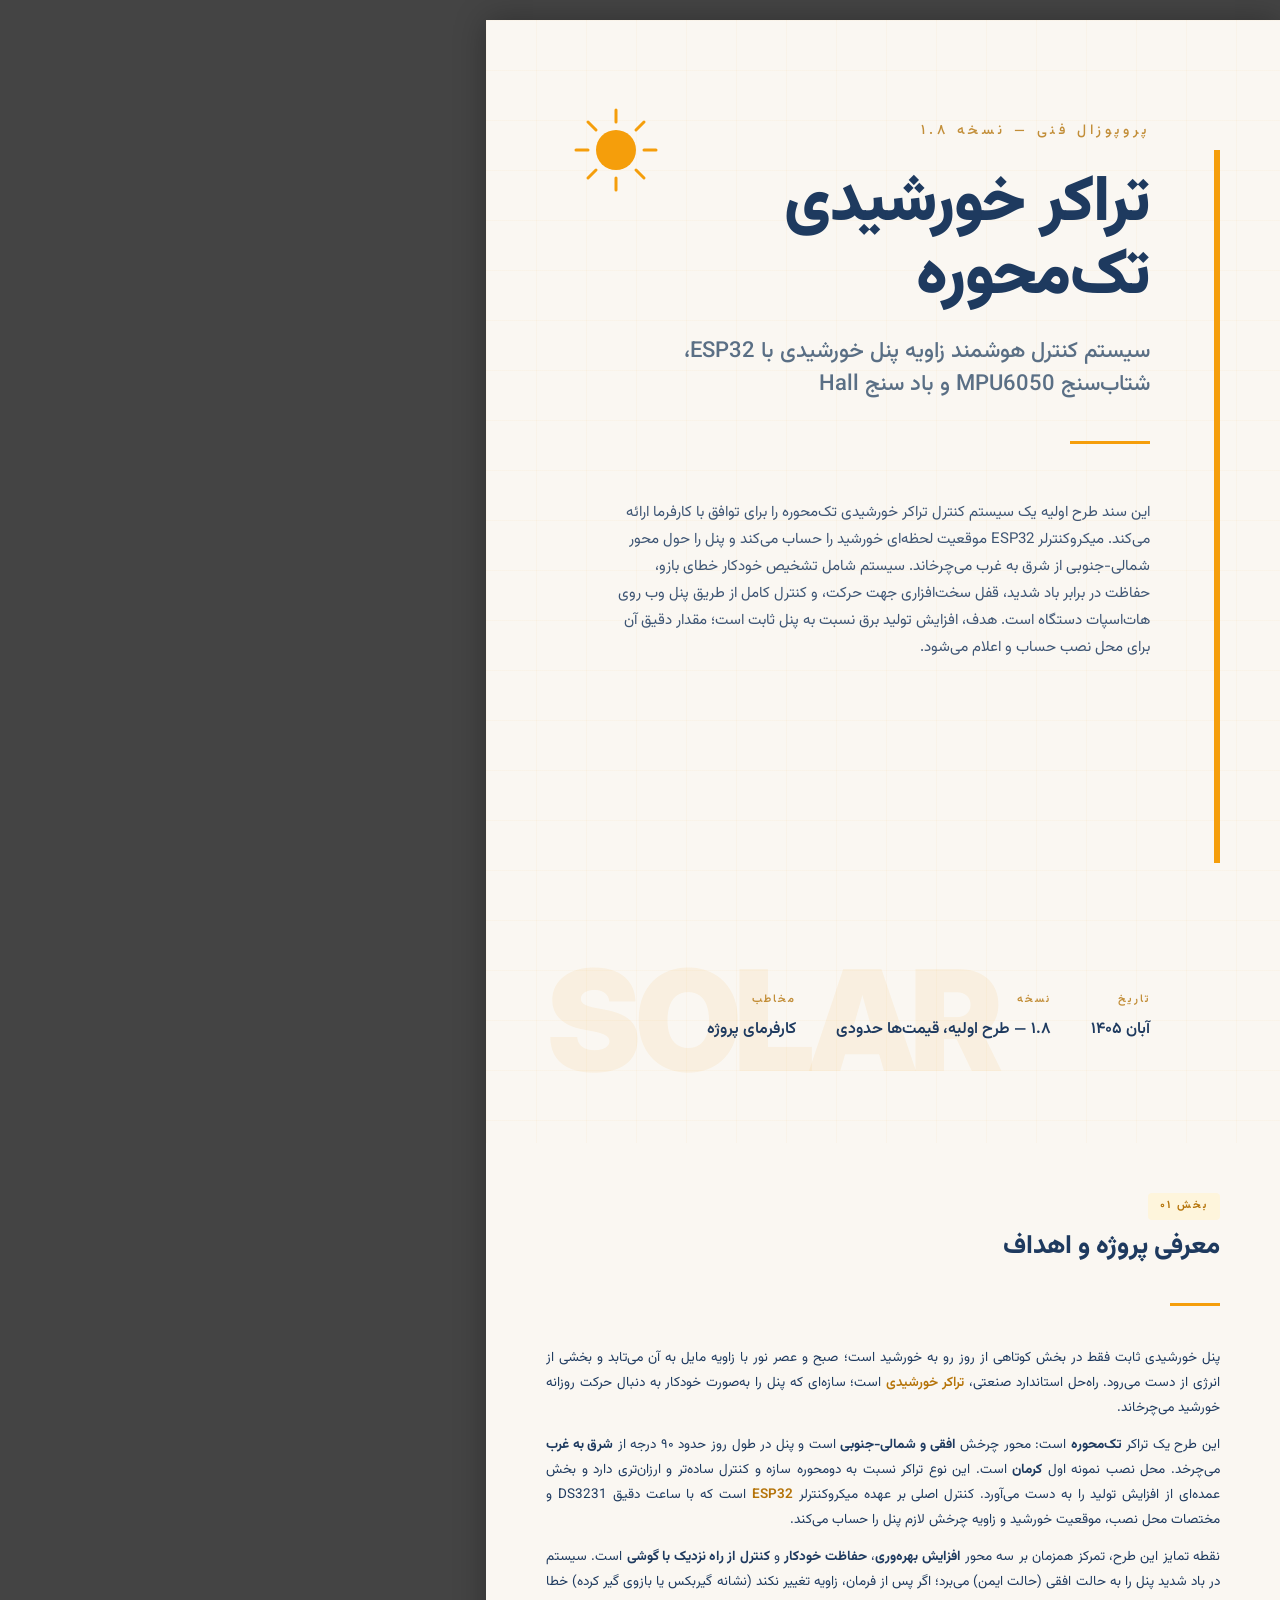
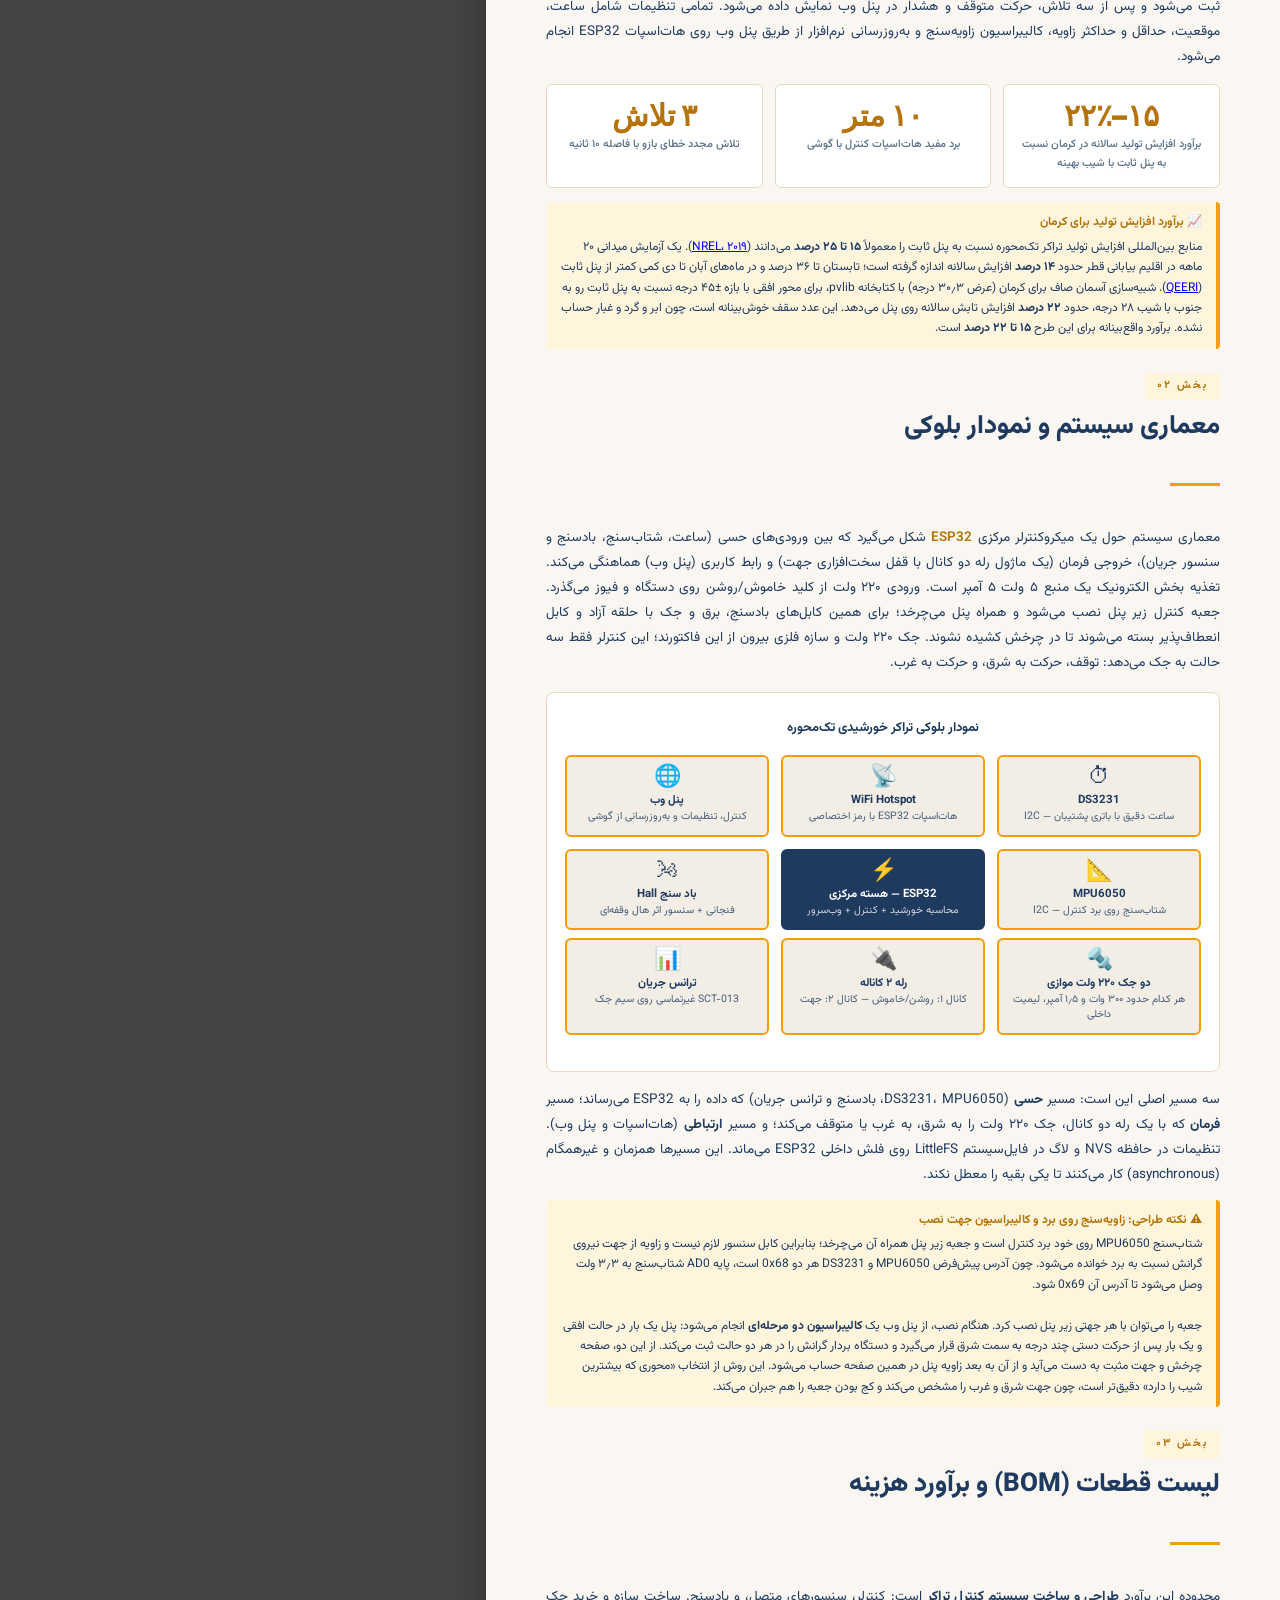
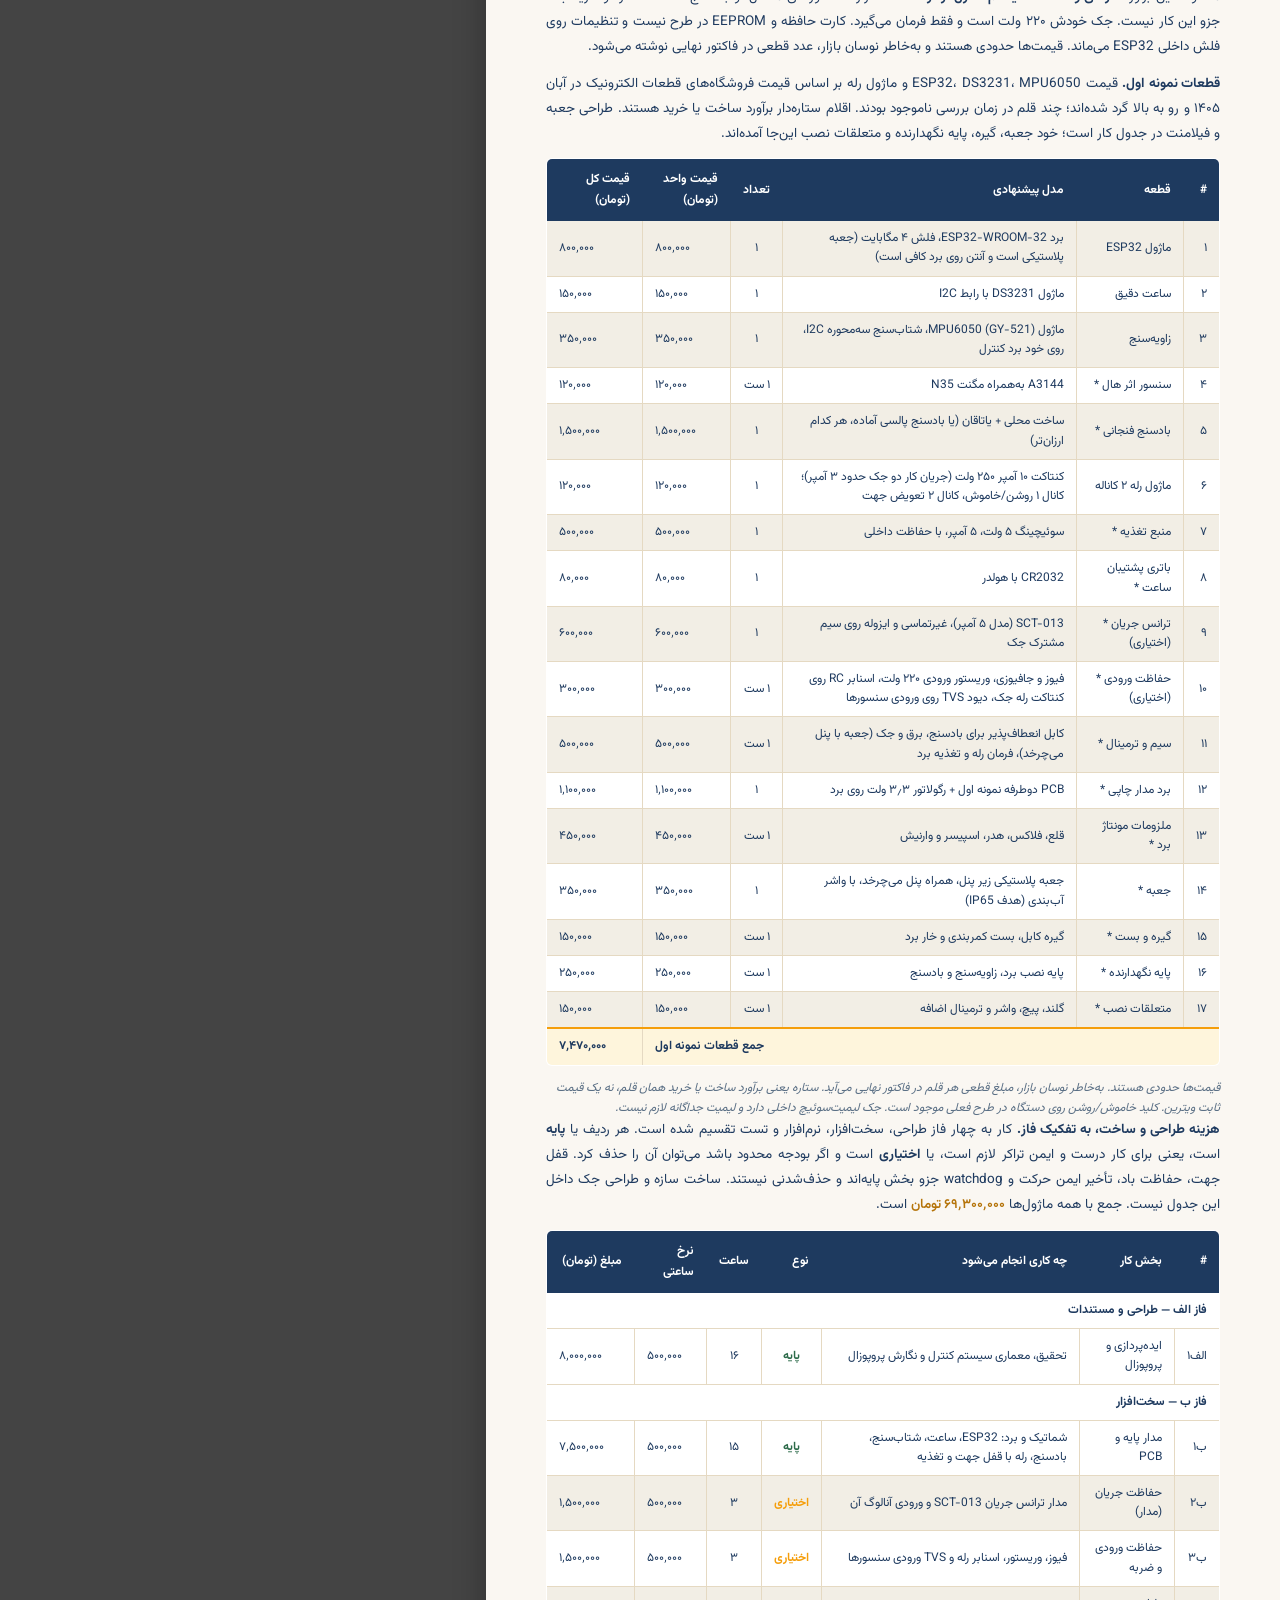
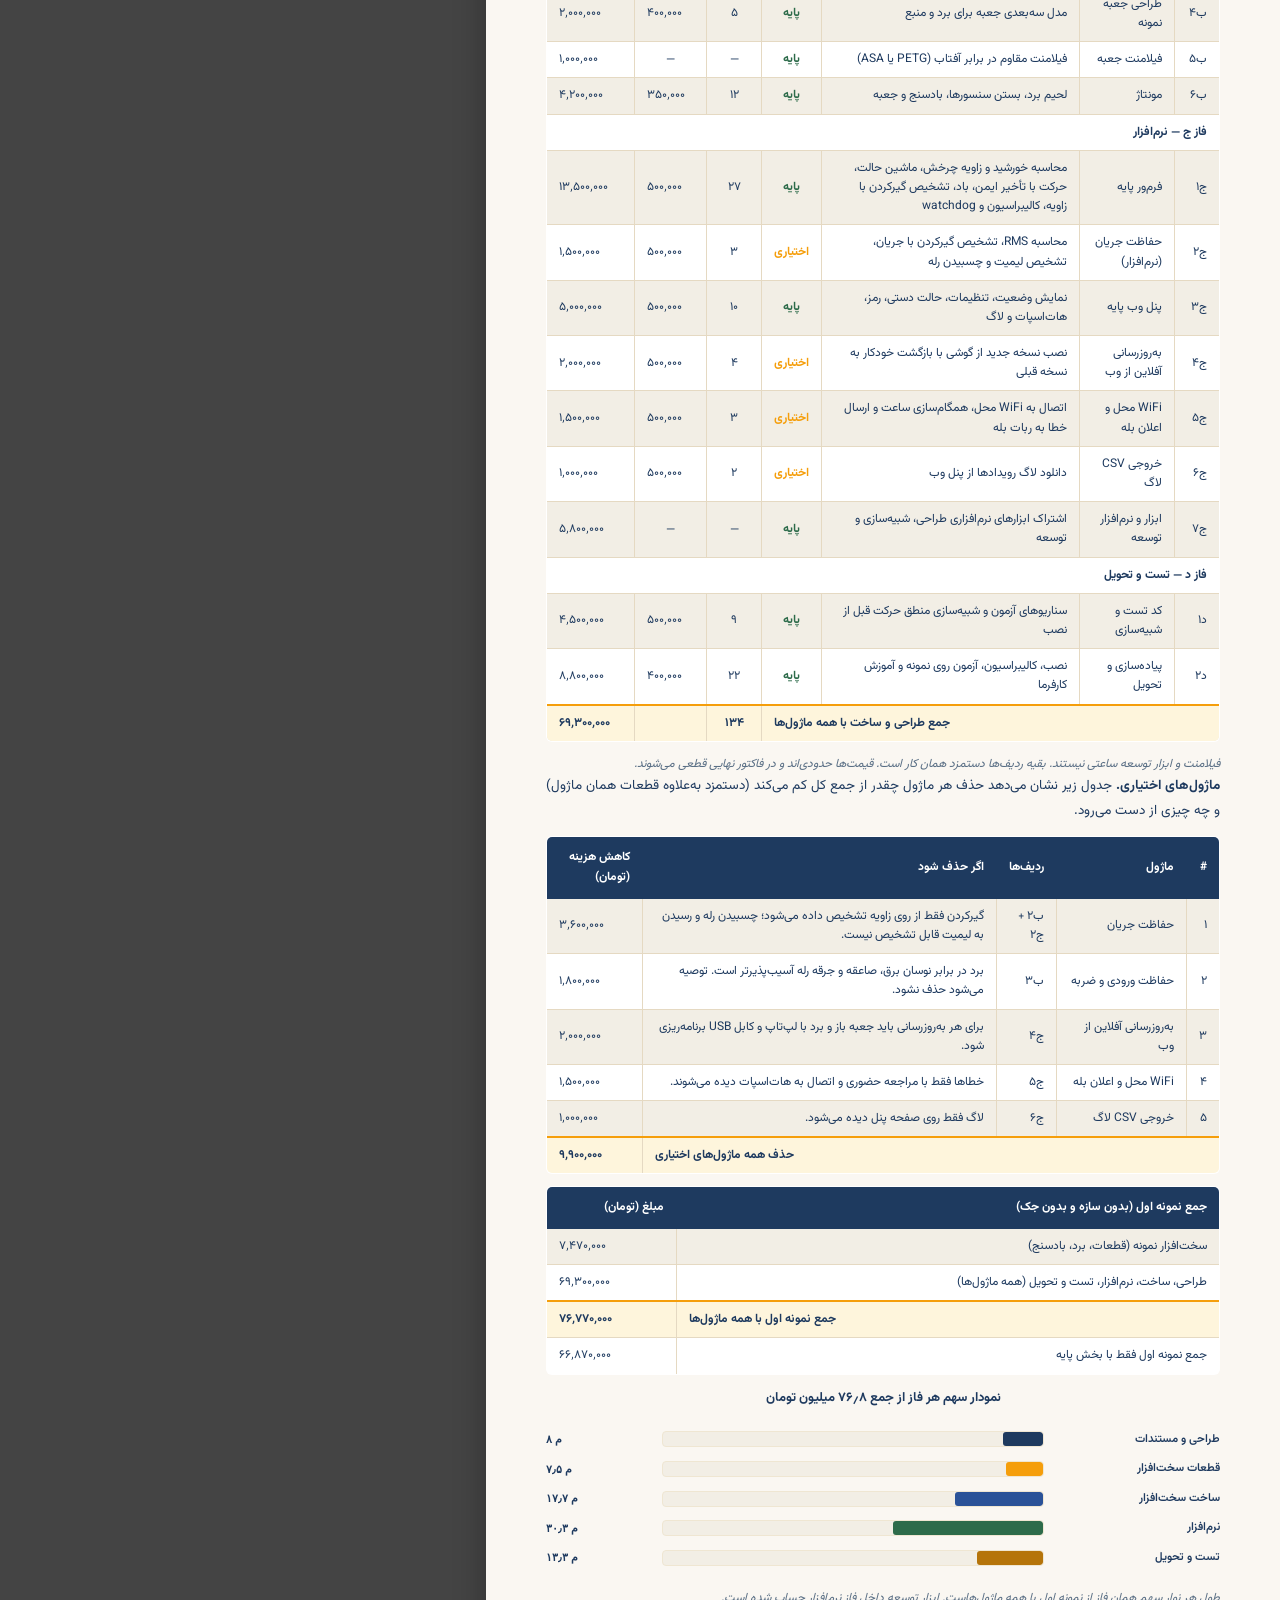
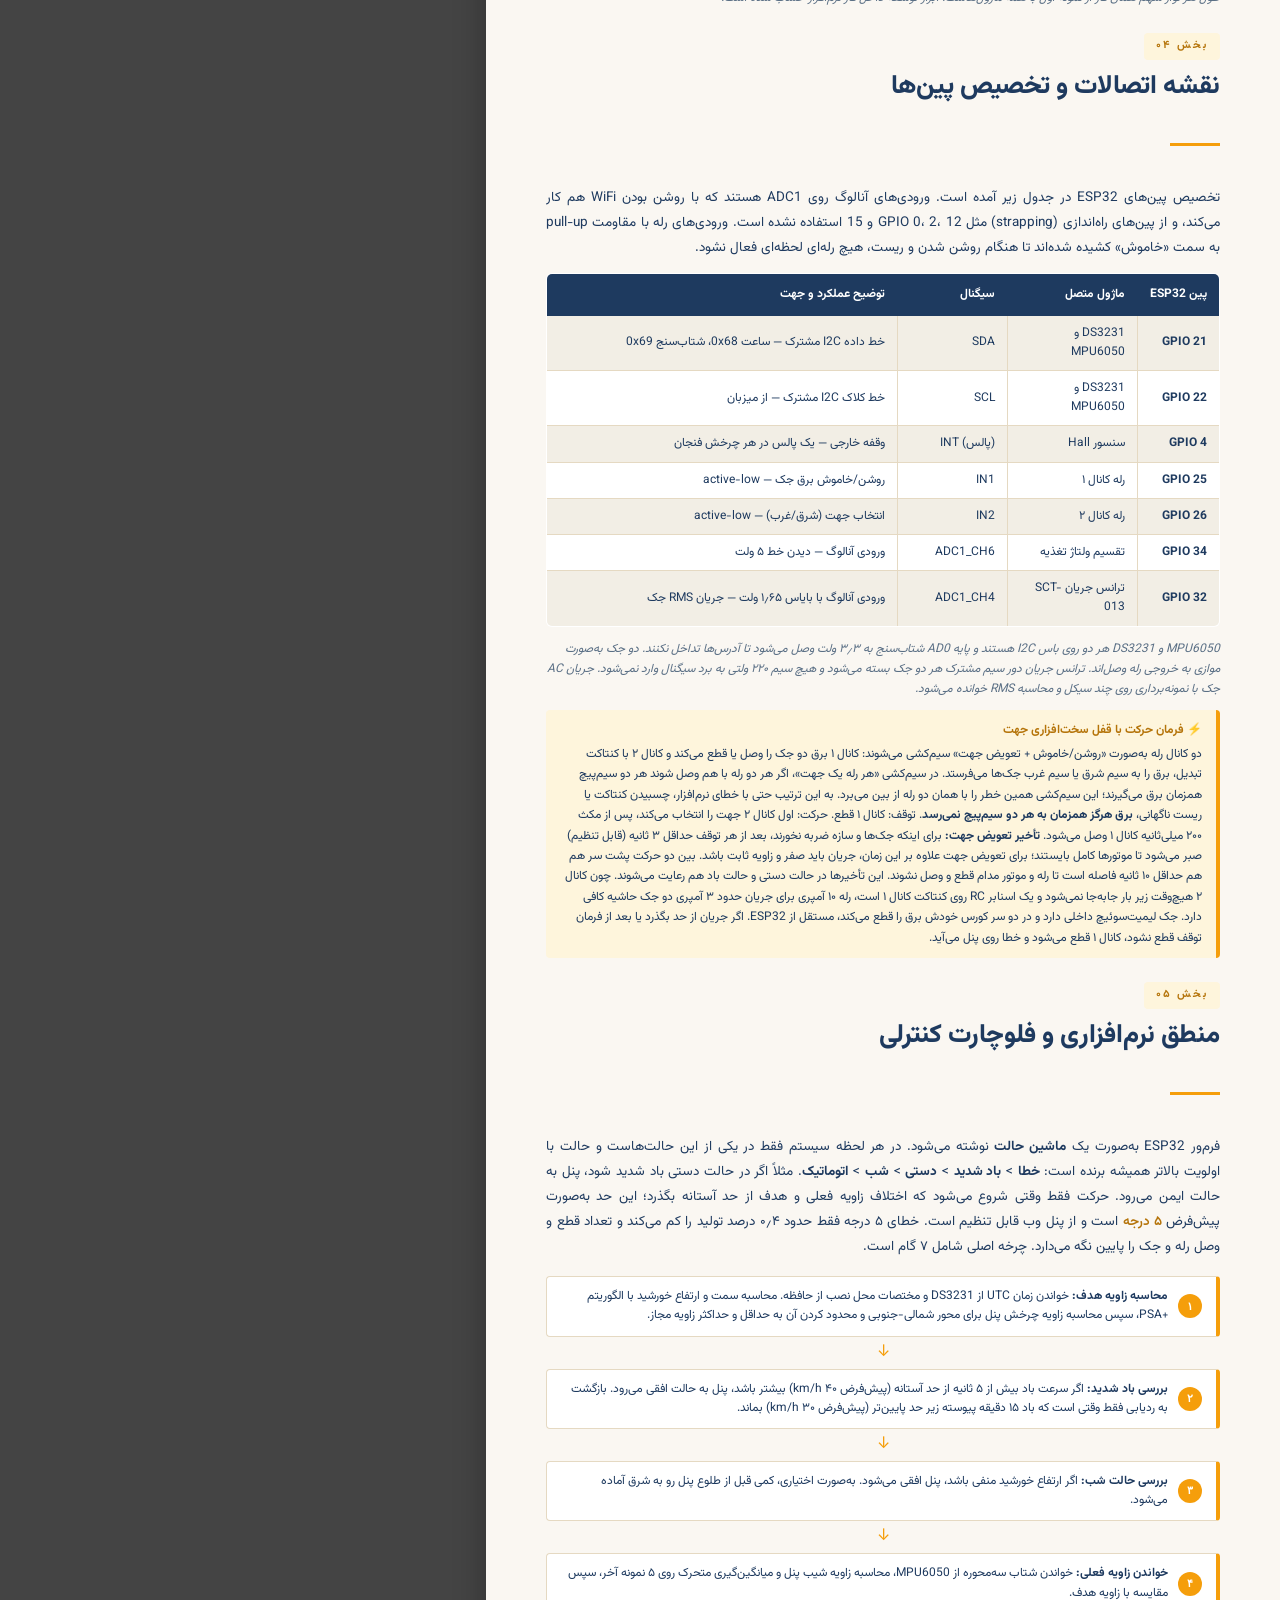
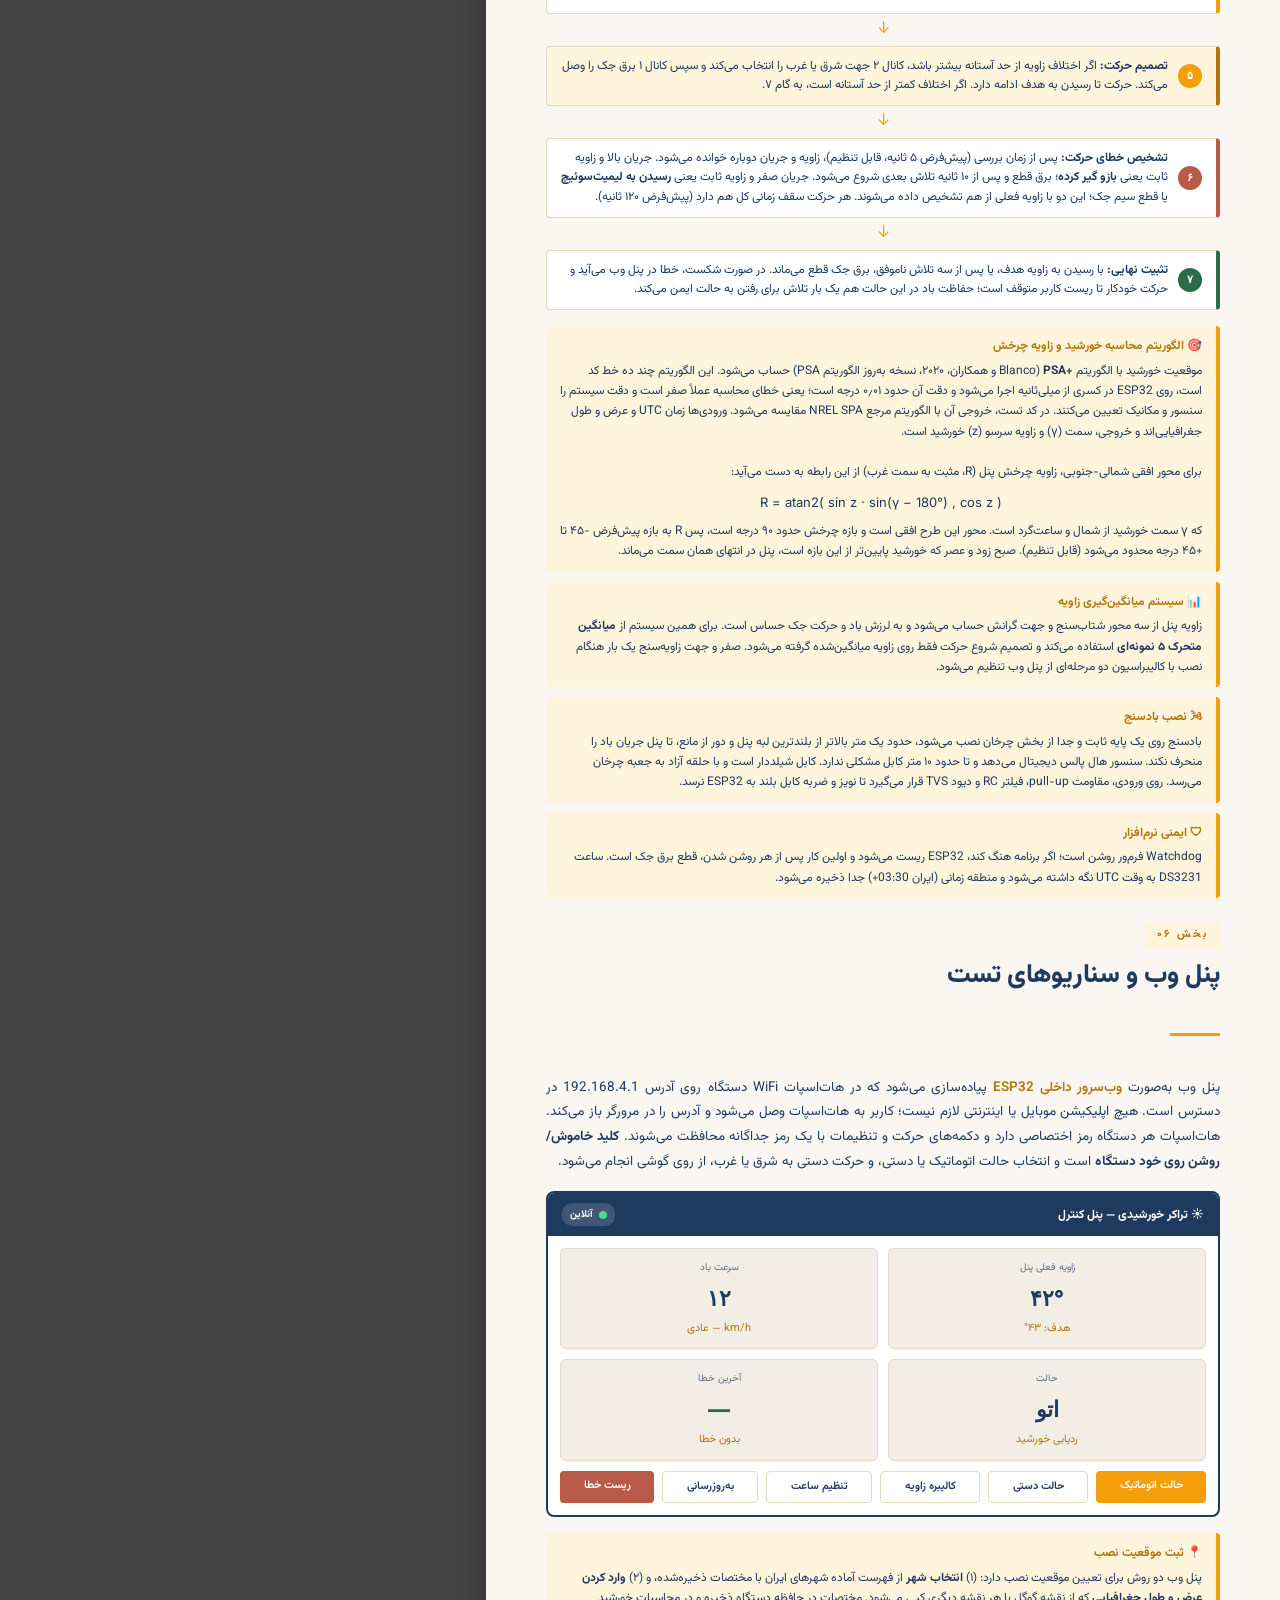
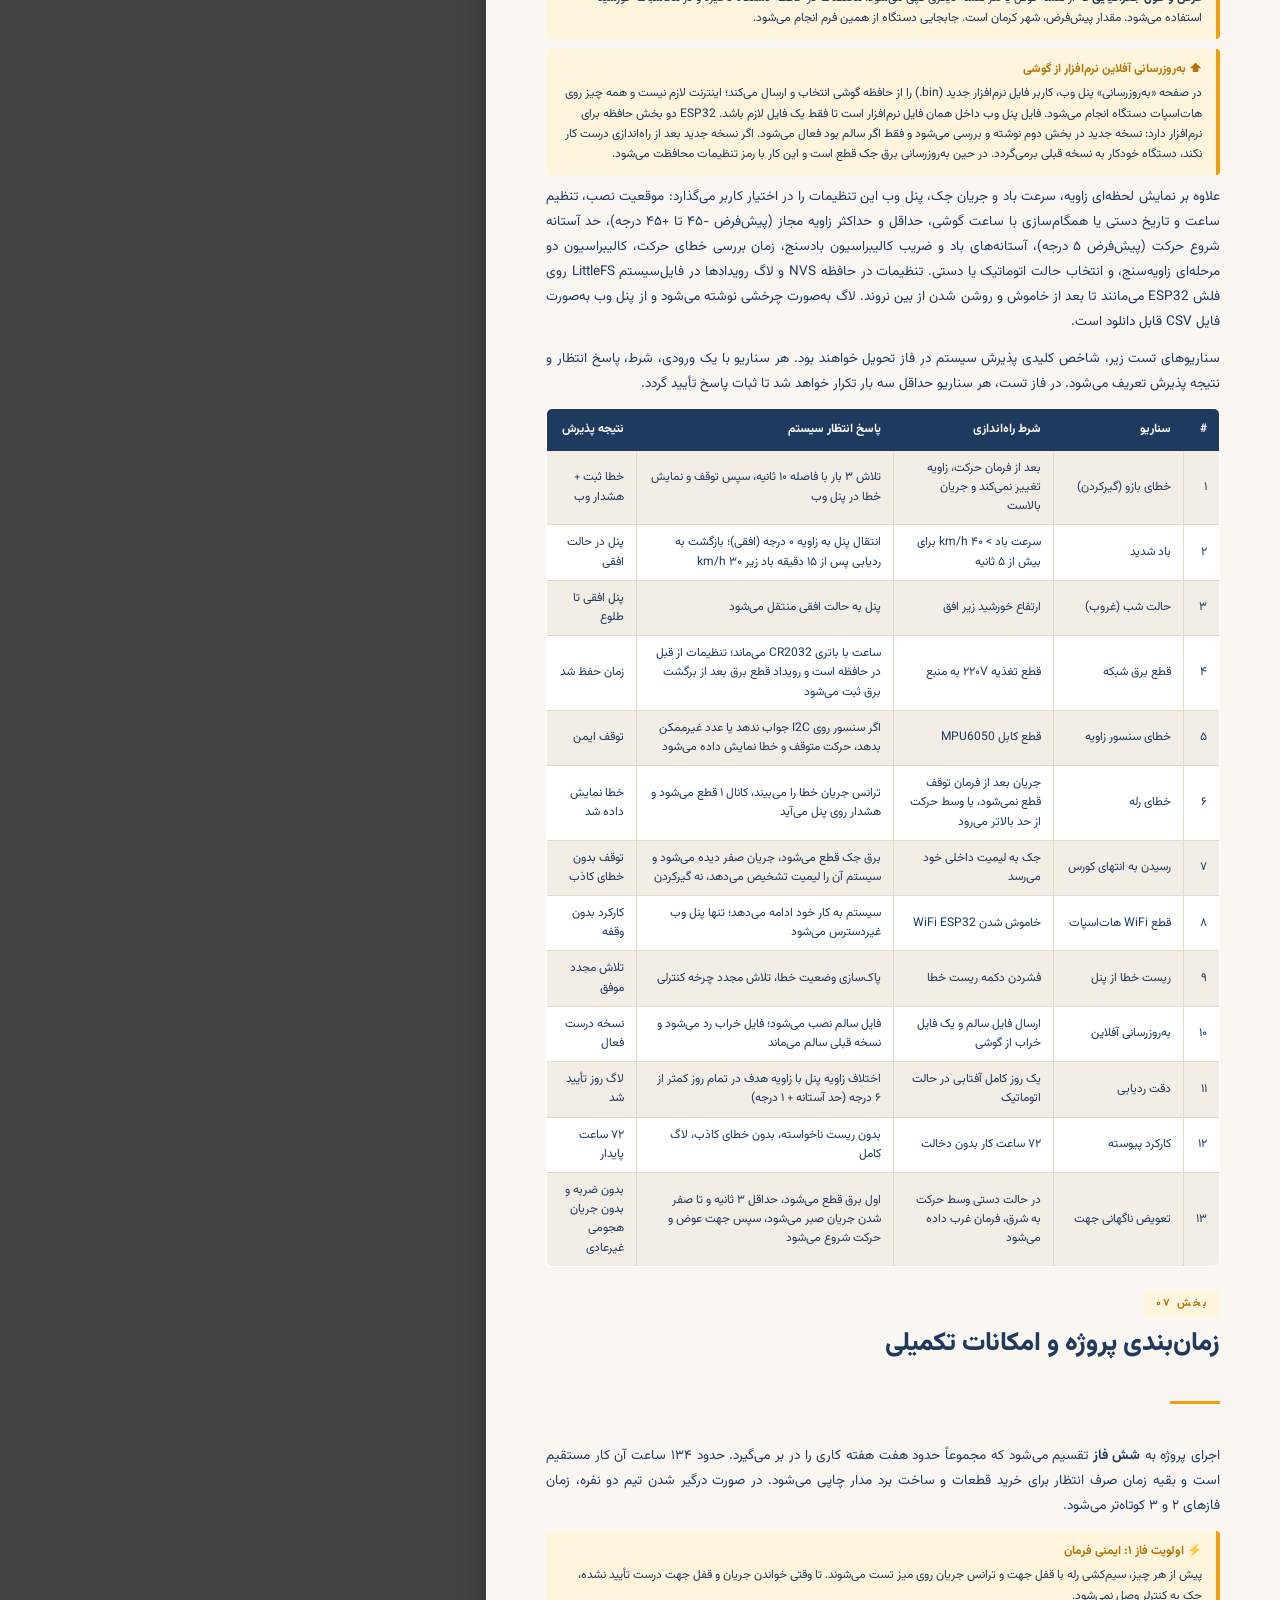
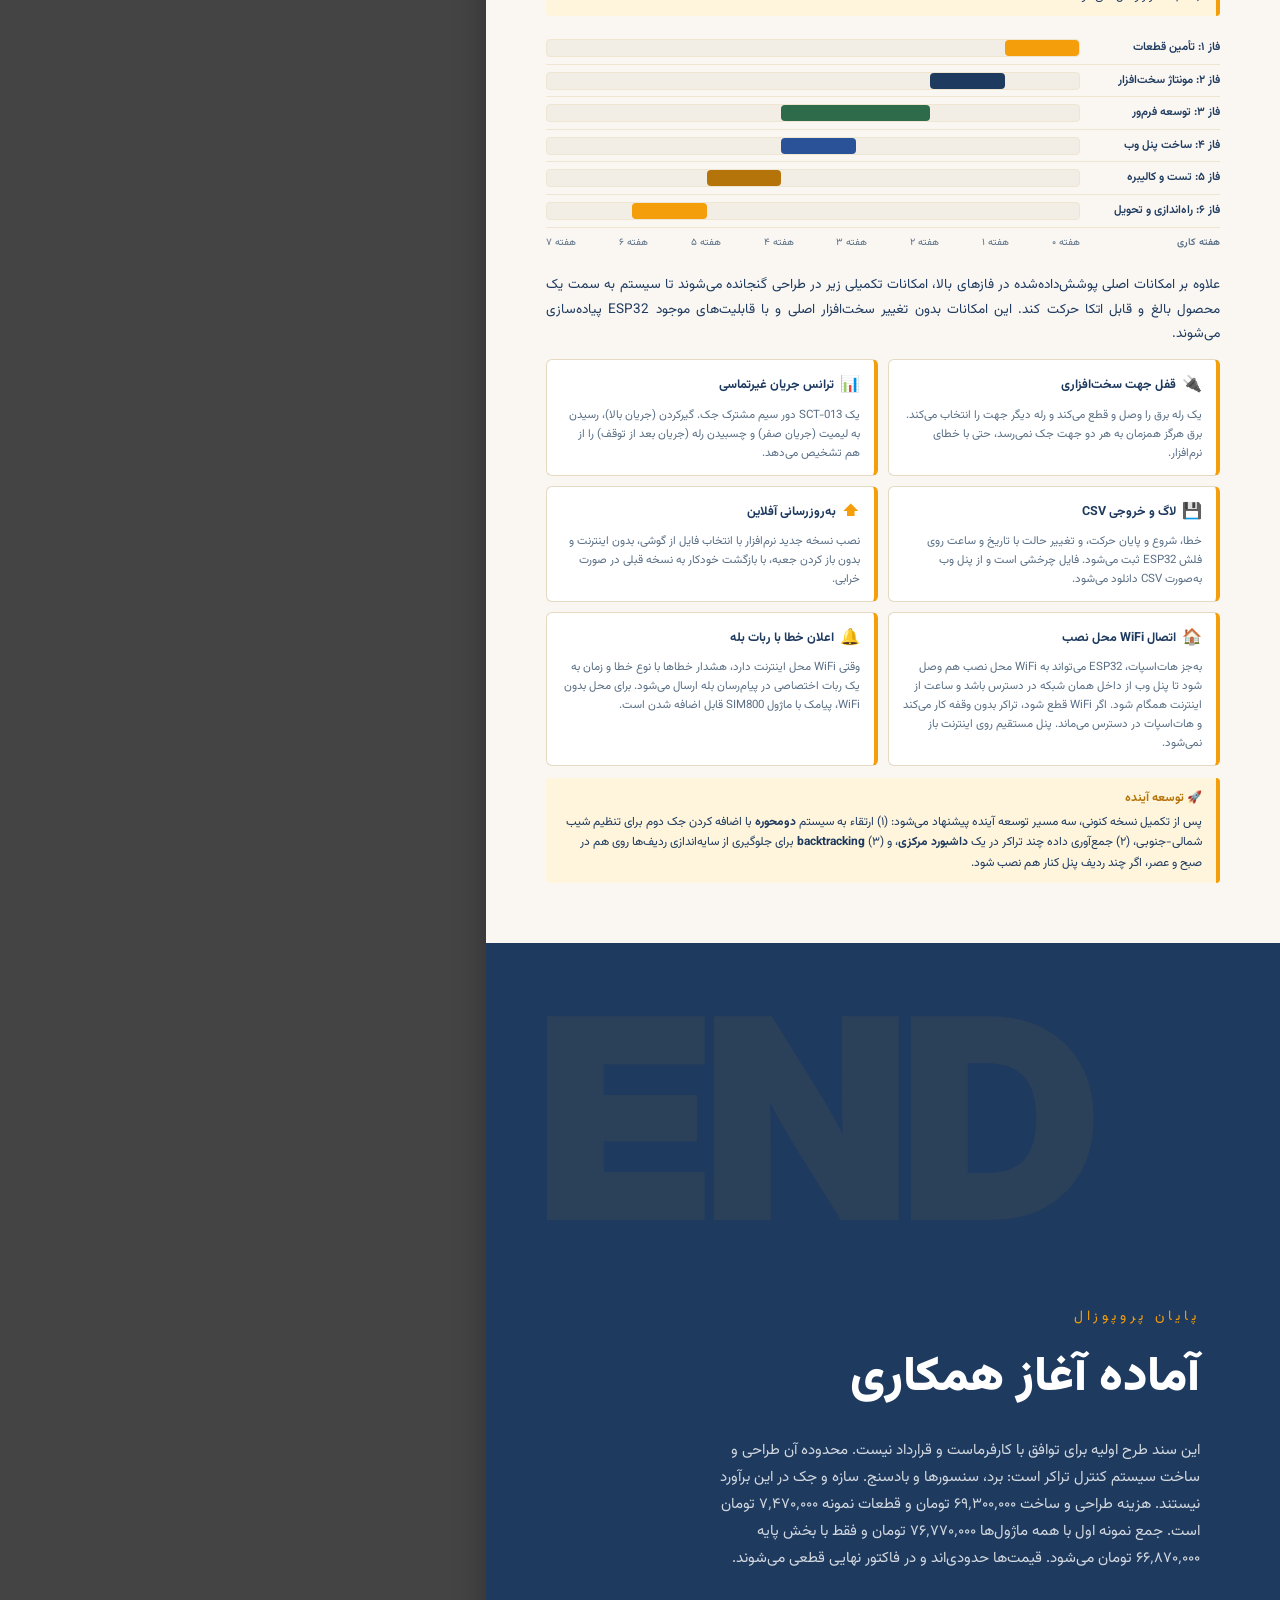
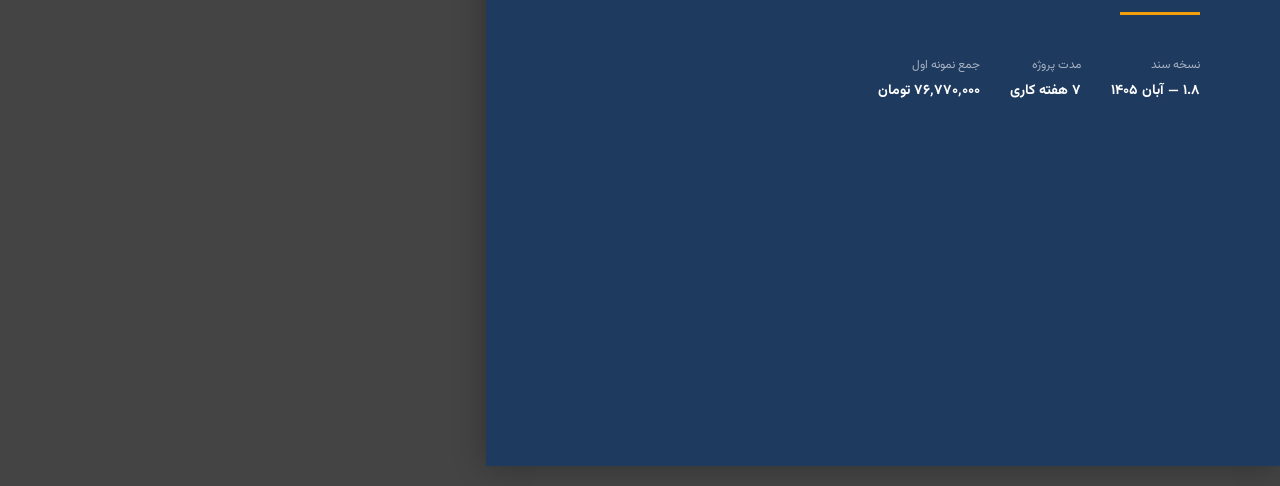
==== commit 6739bb74: "Break down proposal costs by phase Revise the proposal to separate design, hardware, software, and d" ====
--- a/docs/solar_tracker_proposal.html
+++ b/docs/solar_tracker_proposal.html
@@ -815,7 +815,7 @@
   </svg>
 
   <div class="cover-content">
-    <div class="cover-kicker">پروپوزال فنی — نسخه ۱.۷</div>
+    <div class="cover-kicker">پروپوزال فنی — نسخه ۱.۸</div>
     <h1 class="cover-title">تراکر خورشیدی<br>تک‌محوره</h1>
     <p class="cover-subtitle">سیستم کنترل هوشمند زاویه پنل خورشیدی با ESP32، شتاب‌سنج MPU6050 و باد سنج Hall</p>
     <div class="cover-divider"></div>
@@ -829,7 +829,7 @@
       </div>
       <div class="cover-meta-item">
         <span class="cover-meta-label">نسخه</span>
-        <span class="cover-meta-value">۱.۷ — طرح اولیه، قیمت‌ها حدودی</span>
+        <span class="cover-meta-value">۱.۸ — طرح اولیه، قیمت‌ها حدودی</span>
       </div>
       <div class="cover-meta-item">
         <span class="cover-meta-label">مخاطب</span>
@@ -1054,7 +1054,7 @@
       </tr>
       <tr>
         <td>۹</td>
-        <td>ترانس جریان *</td>
+        <td>ترانس جریان * (اختیاری)</td>
         <td>SCT-013 (مدل ۵ آمپر)، غیرتماسی و ایزوله روی سیم مشترک جک</td>
         <td style="text-align:center;">۱</td>
         <td style="text-align:left;" dir="ltr">۶۰۰٬۰۰۰</td>
@@ -1062,7 +1062,7 @@
       </tr>
       <tr>
         <td>۱۰</td>
-        <td>حفاظت ورودی *</td>
+        <td>حفاظت ورودی * (اختیاری)</td>
         <td>فیوز و جافیوزی، وریستور ورودی ۲۲۰ ولت، اسنابر RC روی کنتاکت رله جک، دیود TVS روی ورودی سنسورها</td>
         <td style="text-align:center;">۱ ست</td>
         <td style="text-align:left;" dir="ltr">۳۰۰٬۰۰۰</td>
@@ -1135,103 +1135,172 @@
   </p>
 
   <p class="body-text">
-    <strong>هزینه طراحی و ساخت سیستم از صفر.</strong> این جدول خود کار است: تحقیق و پروپوزال، طراحی مدار و جعبه نمونه، برنامه‌نویسی، تست، مونتاژ کنترلر و سنسورها، و پیاده‌سازی. ساخت سازه و طراحی جک داخل این جدول نیست. جمع این بخش <span class="accent">۶۹٬۳۰۰٬۰۰۰ تومان</span> است.
+    <strong>هزینه طراحی و ساخت، به تفکیک فاز.</strong> کار به چهار فاز طراحی، سخت‌افزار، نرم‌افزار و تست تقسیم شده است. هر ردیف یا <strong>پایه</strong> است، یعنی برای کار درست و ایمن تراکر لازم است، یا <strong>اختیاری</strong> است و اگر بودجه محدود باشد می‌توان آن را حذف کرد. قفل جهت، حفاظت باد، تأخیر ایمن حرکت و watchdog جزو بخش پایه‌اند و حذف‌شدنی نیستند. ساخت سازه و طراحی جک داخل این جدول نیست. جمع با همه ماژول‌ها <span class="accent">۶۹٬۳۰۰٬۰۰۰ تومان</span> است.
   </p>
 
   <table>
     <thead>
       <tr>
-        <th style="width: 28px;">#</th>
+        <th style="width: 30px;">#</th>
         <th>بخش کار</th>
         <th>چه کاری انجام می‌شود</th>
-        <th style="width: 42px;">ساعت</th>
-        <th style="width: 78px;">نرخ ساعتی</th>
+        <th style="width: 52px;">نوع</th>
+        <th style="width: 40px;">ساعت</th>
+        <th style="width: 72px;">نرخ ساعتی</th>
         <th style="width: 88px;">مبلغ (تومان)</th>
       </tr>
     </thead>
     <tbody>
-      <tr>
-        <td>۱</td>
+      <tr><td colspan="7" style="background:var(--c-bg-card);font-weight:700;color:var(--c-primary,inherit);">فاز الف — طراحی و مستندات</td></tr>
+      <tr>
+        <td>الف۱</td>
         <td>ایده‌پردازی و پروپوزال</td>
         <td>تحقیق، معماری سیستم کنترل و نگارش پروپوزال</td>
+        <td style="text-align:center;"><span style="color:var(--c-success);font-weight:700;">پایه</span></td>
         <td style="text-align:center;">۱۶</td>
         <td style="text-align:left;" dir="ltr">۵۰۰٬۰۰۰</td>
         <td style="text-align:left;" dir="ltr">۸٬۰۰۰٬۰۰۰</td>
       </tr>
-      <tr>
-        <td>۲</td>
-        <td>طراحی مدار و برد</td>
-        <td>شماتیک، رله با قفل جهت، ترانس جریان، حفاظت ورودی و PCB</td>
-        <td style="text-align:center;">۲۱</td>
+      <tr><td colspan="7" style="background:var(--c-bg-card);font-weight:700;color:var(--c-primary,inherit);">فاز ب — سخت‌افزار</td></tr>
+      <tr>
+        <td>ب۱</td>
+        <td>مدار پایه و PCB</td>
+        <td>شماتیک و برد: ESP32، ساعت، شتاب‌سنج، بادسنج، رله با قفل جهت و تغذیه</td>
+        <td style="text-align:center;"><span style="color:var(--c-success);font-weight:700;">پایه</span></td>
+        <td style="text-align:center;">۱۵</td>
         <td style="text-align:left;" dir="ltr">۵۰۰٬۰۰۰</td>
-        <td style="text-align:left;" dir="ltr">۱۰٬۵۰۰٬۰۰۰</td>
-      </tr>
-      <tr>
-        <td>۳</td>
+        <td style="text-align:left;" dir="ltr">۷٬۵۰۰٬۰۰۰</td>
+      </tr>
+      <tr>
+        <td>ب۲</td>
+        <td>حفاظت جریان (مدار)</td>
+        <td>مدار ترانس جریان SCT-013 و ورودی آنالوگ آن</td>
+        <td style="text-align:center;"><span style="color:var(--c-accent);font-weight:700;">اختیاری</span></td>
+        <td style="text-align:center;">۳</td>
+        <td style="text-align:left;" dir="ltr">۵۰۰٬۰۰۰</td>
+        <td style="text-align:left;" dir="ltr">۱٬۵۰۰٬۰۰۰</td>
+      </tr>
+      <tr>
+        <td>ب۳</td>
+        <td>حفاظت ورودی و ضربه</td>
+        <td>فیوز، وریستور، اسنابر رله و TVS ورودی سنسورها</td>
+        <td style="text-align:center;"><span style="color:var(--c-accent);font-weight:700;">اختیاری</span></td>
+        <td style="text-align:center;">۳</td>
+        <td style="text-align:left;" dir="ltr">۵۰۰٬۰۰۰</td>
+        <td style="text-align:left;" dir="ltr">۱٬۵۰۰٬۰۰۰</td>
+      </tr>
+      <tr>
+        <td>ب۴</td>
         <td>طراحی جعبه نمونه</td>
-        <td>مدل سه‌بعدی جعبه نمونه برای برد و منبع، و قاب سنسور</td>
+        <td>مدل سه‌بعدی جعبه برای برد و منبع</td>
+        <td style="text-align:center;"><span style="color:var(--c-success);font-weight:700;">پایه</span></td>
         <td style="text-align:center;">۵</td>
         <td style="text-align:left;" dir="ltr">۴۰۰٬۰۰۰</td>
         <td style="text-align:left;" dir="ltr">۲٬۰۰۰٬۰۰۰</td>
       </tr>
       <tr>
-        <td>۴</td>
+        <td>ب۵</td>
         <td>فیلامنت جعبه</td>
         <td>فیلامنت مقاوم در برابر آفتاب (PETG یا ASA)</td>
+        <td style="text-align:center;"><span style="color:var(--c-success);font-weight:700;">پایه</span></td>
         <td style="text-align:center;">—</td>
+        <td style="text-align:center;" dir="ltr">—</td>
+        <td style="text-align:left;" dir="ltr">۱٬۰۰۰٬۰۰۰</td>
+      </tr>
+      <tr>
+        <td>ب۶</td>
+        <td>مونتاژ</td>
+        <td>لحیم برد، بستن سنسورها، بادسنج و جعبه</td>
+        <td style="text-align:center;"><span style="color:var(--c-success);font-weight:700;">پایه</span></td>
+        <td style="text-align:center;">۱۲</td>
+        <td style="text-align:left;" dir="ltr">۳۵۰٬۰۰۰</td>
+        <td style="text-align:left;" dir="ltr">۴٬۲۰۰٬۰۰۰</td>
+      </tr>
+      <tr><td colspan="7" style="background:var(--c-bg-card);font-weight:700;color:var(--c-primary,inherit);">فاز ج — نرم‌افزار</td></tr>
+      <tr>
+        <td>ج۱</td>
+        <td>فرم‌ور پایه</td>
+        <td>محاسبه خورشید و زاویه چرخش، ماشین حالت، حرکت با تأخیر ایمن، باد، تشخیص گیرکردن با زاویه، کالیبراسیون و watchdog</td>
+        <td style="text-align:center;"><span style="color:var(--c-success);font-weight:700;">پایه</span></td>
+        <td style="text-align:center;">۲۷</td>
+        <td style="text-align:left;" dir="ltr">۵۰۰٬۰۰۰</td>
+        <td style="text-align:left;" dir="ltr">۱۳٬۵۰۰٬۰۰۰</td>
+      </tr>
+      <tr>
+        <td>ج۲</td>
+        <td>حفاظت جریان (نرم‌افزار)</td>
+        <td>محاسبه RMS، تشخیص گیرکردن با جریان، تشخیص لیمیت و چسبیدن رله</td>
+        <td style="text-align:center;"><span style="color:var(--c-accent);font-weight:700;">اختیاری</span></td>
+        <td style="text-align:center;">۳</td>
+        <td style="text-align:left;" dir="ltr">۵۰۰٬۰۰۰</td>
+        <td style="text-align:left;" dir="ltr">۱٬۵۰۰٬۰۰۰</td>
+      </tr>
+      <tr>
+        <td>ج۳</td>
+        <td>پنل وب پایه</td>
+        <td>نمایش وضعیت، تنظیمات، حالت دستی، رمز، هات‌اسپات و لاگ</td>
+        <td style="text-align:center;"><span style="color:var(--c-success);font-weight:700;">پایه</span></td>
+        <td style="text-align:center;">۱۰</td>
+        <td style="text-align:left;" dir="ltr">۵۰۰٬۰۰۰</td>
+        <td style="text-align:left;" dir="ltr">۵٬۰۰۰٬۰۰۰</td>
+      </tr>
+      <tr>
+        <td>ج۴</td>
+        <td>به‌روزرسانی آفلاین از وب</td>
+        <td>نصب نسخه جدید از گوشی با بازگشت خودکار به نسخه قبلی</td>
+        <td style="text-align:center;"><span style="color:var(--c-accent);font-weight:700;">اختیاری</span></td>
+        <td style="text-align:center;">۴</td>
+        <td style="text-align:left;" dir="ltr">۵۰۰٬۰۰۰</td>
+        <td style="text-align:left;" dir="ltr">۲٬۰۰۰٬۰۰۰</td>
+      </tr>
+      <tr>
+        <td>ج۵</td>
+        <td>WiFi محل و اعلان بله</td>
+        <td>اتصال به WiFi محل، همگام‌سازی ساعت و ارسال خطا به ربات بله</td>
+        <td style="text-align:center;"><span style="color:var(--c-accent);font-weight:700;">اختیاری</span></td>
+        <td style="text-align:center;">۳</td>
+        <td style="text-align:left;" dir="ltr">۵۰۰٬۰۰۰</td>
+        <td style="text-align:left;" dir="ltr">۱٬۵۰۰٬۰۰۰</td>
+      </tr>
+      <tr>
+        <td>ج۶</td>
+        <td>خروجی CSV لاگ</td>
+        <td>دانلود لاگ رویدادها از پنل وب</td>
+        <td style="text-align:center;"><span style="color:var(--c-accent);font-weight:700;">اختیاری</span></td>
+        <td style="text-align:center;">۲</td>
+        <td style="text-align:left;" dir="ltr">۵۰۰٬۰۰۰</td>
+        <td style="text-align:left;" dir="ltr">۱٬۰۰۰٬۰۰۰</td>
+      </tr>
+      <tr>
+        <td>ج۷</td>
+        <td>ابزار و نرم‌افزار توسعه</td>
+        <td>اشتراک ابزارهای نرم‌افزاری طراحی، شبیه‌سازی و توسعه</td>
+        <td style="text-align:center;"><span style="color:var(--c-success);font-weight:700;">پایه</span></td>
         <td style="text-align:center;">—</td>
-        <td style="text-align:left;" dir="ltr">۱٬۰۰۰٬۰۰۰</td>
-      </tr>
-      <tr>
-        <td>۵</td>
-        <td>برنامه‌نویسی فرم‌ور</td>
-        <td>محاسبه خورشید و زاویه چرخش، ماشین حالت، باد، جریان، watchdog و سه حالت حرکت</td>
-        <td style="text-align:center;">۳۰</td>
-        <td style="text-align:left;" dir="ltr">۵۰۰٬۰۰۰</td>
-        <td style="text-align:left;" dir="ltr">۱۵٬۰۰۰٬۰۰۰</td>
-      </tr>
-      <tr>
-        <td>۶</td>
-        <td>پنل وب و حافظه</td>
-        <td>رابط موبایل، هات‌اسپات با رمز، اتصال WiFi محل، اعلان خطا با ربات بله، به‌روزرسانی آفلاین، لاگ و خروجی CSV</td>
-        <td style="text-align:center;">۱۹</td>
-        <td style="text-align:left;" dir="ltr">۵۰۰٬۰۰۰</td>
-        <td style="text-align:left;" dir="ltr">۹٬۵۰۰٬۰۰۰</td>
-      </tr>
-      <tr>
-        <td>۷</td>
+        <td style="text-align:center;" dir="ltr">—</td>
+        <td style="text-align:left;" dir="ltr">۵٬۸۰۰٬۰۰۰</td>
+      </tr>
+      <tr><td colspan="7" style="background:var(--c-bg-card);font-weight:700;color:var(--c-primary,inherit);">فاز د — تست و تحویل</td></tr>
+      <tr>
+        <td>د۱</td>
         <td>کد تست و شبیه‌سازی</td>
         <td>سناریوهای آزمون و شبیه‌سازی منطق حرکت قبل از نصب</td>
+        <td style="text-align:center;"><span style="color:var(--c-success);font-weight:700;">پایه</span></td>
         <td style="text-align:center;">۹</td>
         <td style="text-align:left;" dir="ltr">۵۰۰٬۰۰۰</td>
         <td style="text-align:left;" dir="ltr">۴٬۵۰۰٬۰۰۰</td>
       </tr>
       <tr>
-        <td>۸</td>
-        <td>ابزار و نرم‌افزار توسعه</td>
-        <td>اشتراک ابزارهای نرم‌افزاری طراحی، شبیه‌سازی و توسعه</td>
-        <td style="text-align:center;">—</td>
-        <td style="text-align:center;">—</td>
-        <td style="text-align:left;" dir="ltr">۵٬۸۰۰٬۰۰۰</td>
-      </tr>
-      <tr>
-        <td>۹</td>
-        <td>مونتاژ</td>
-        <td>لحیم برد، بستن سنسورها، بادسنج و جعبه پرینت‌شده</td>
-        <td style="text-align:center;">۱۲</td>
-        <td style="text-align:left;" dir="ltr">۳۵۰٬۰۰۰</td>
-        <td style="text-align:left;" dir="ltr">۴٬۲۰۰٬۰۰۰</td>
-      </tr>
-      <tr>
-        <td>۱۰</td>
+        <td>د۲</td>
         <td>پیاده‌سازی و تحویل</td>
-        <td>کالیبراسیون، آزمون روی نمونه و آموزش کارفرما</td>
+        <td>نصب، کالیبراسیون، آزمون روی نمونه و آموزش کارفرما</td>
+        <td style="text-align:center;"><span style="color:var(--c-success);font-weight:700;">پایه</span></td>
         <td style="text-align:center;">۲۲</td>
         <td style="text-align:left;" dir="ltr">۴۰۰٬۰۰۰</td>
         <td style="text-align:left;" dir="ltr">۸٬۸۰۰٬۰۰۰</td>
       </tr>
       <tr class="table-total">
-        <td colspan="3" style="text-align:left;">جمع طراحی و ساخت سیستم (۱۳۴ ساعت به‌علاوه دو قلم ثابت)</td>
+        <td colspan="4" style="text-align:left;">جمع طراحی و ساخت با همه ماژول‌ها</td>
         <td style="text-align:center;">۱۳۴</td>
         <td></td>
         <td style="text-align:left;" dir="ltr">۶۹٬۳۰۰٬۰۰۰</td>
@@ -1242,64 +1311,120 @@
     فیلامنت و ابزار توسعه ساعتی نیستند. بقیه ردیف‌ها دستمزد همان کار است. قیمت‌ها حدودی‌اند و در فاکتور نهایی قطعی می‌شوند.
   </p>
 
+  <p class="body-text">
+    <strong>ماژول‌های اختیاری.</strong> جدول زیر نشان می‌دهد حذف هر ماژول چقدر از جمع کل کم می‌کند (دستمزد به‌علاوه قطعات همان ماژول) و چه چیزی از دست می‌رود.
+  </p>
+
   <table>
     <thead>
       <tr>
-        <th>جمع نمونه اول (بدون سازه و بدون جک)</th>
-        <th style="width: 120px;">مبلغ (تومان)</th>
+        <th style="width: 28px;">#</th>
+        <th style="width: 130px;">ماژول</th>
+        <th style="width: 60px;">ردیف‌ها</th>
+        <th>اگر حذف شود</th>
+        <th style="width: 96px;">کاهش هزینه (تومان)</th>
       </tr>
     </thead>
     <tbody>
       <tr>
+        <td>۱</td>
+        <td>حفاظت جریان</td>
+        <td>ب۲ + ج۲</td>
+        <td>گیرکردن فقط از روی زاویه تشخیص داده می‌شود؛ چسبیدن رله و رسیدن به لیمیت قابل تشخیص نیست.</td>
+        <td style="text-align:left;" dir="ltr">۳٬۶۰۰٬۰۰۰</td>
+      </tr>
+      <tr>
+        <td>۲</td>
+        <td>حفاظت ورودی و ضربه</td>
+        <td>ب۳</td>
+        <td>برد در برابر نوسان برق، صاعقه و جرقه رله آسیب‌پذیرتر است. توصیه می‌شود حذف نشود.</td>
+        <td style="text-align:left;" dir="ltr">۱٬۸۰۰٬۰۰۰</td>
+      </tr>
+      <tr>
+        <td>۳</td>
+        <td>به‌روزرسانی آفلاین از وب</td>
+        <td>ج۴</td>
+        <td>برای هر به‌روزرسانی باید جعبه باز و برد با لپ‌تاپ و کابل USB برنامه‌ریزی شود.</td>
+        <td style="text-align:left;" dir="ltr">۲٬۰۰۰٬۰۰۰</td>
+      </tr>
+      <tr>
+        <td>۴</td>
+        <td>WiFi محل و اعلان بله</td>
+        <td>ج۵</td>
+        <td>خطاها فقط با مراجعه حضوری و اتصال به هات‌اسپات دیده می‌شوند.</td>
+        <td style="text-align:left;" dir="ltr">۱٬۵۰۰٬۰۰۰</td>
+      </tr>
+      <tr>
+        <td>۵</td>
+        <td>خروجی CSV لاگ</td>
+        <td>ج۶</td>
+        <td>لاگ فقط روی صفحه پنل دیده می‌شود.</td>
+        <td style="text-align:left;" dir="ltr">۱٬۰۰۰٬۰۰۰</td>
+      </tr>
+      <tr class="table-total">
+        <td colspan="4" style="text-align:left;">حذف همه ماژول‌های اختیاری</td>
+        <td style="text-align:left;" dir="ltr">۹٬۹۰۰٬۰۰۰</td>
+      </tr>
+    </tbody>
+  </table>
+
+  <table>
+    <thead>
+      <tr>
+        <th>جمع نمونه اول (بدون سازه و بدون جک)</th>
+        <th style="width: 130px;">مبلغ (تومان)</th>
+      </tr>
+    </thead>
+    <tbody>
+      <tr>
         <td>سخت‌افزار نمونه (قطعات، برد، بادسنج)</td>
         <td style="text-align:left;" dir="ltr">۷٬۴۷۰٬۰۰۰</td>
       </tr>
       <tr>
-        <td>ایده‌پردازی، طراحی، برنامه‌نویسی، مونتاژ و پیاده‌سازی</td>
+        <td>طراحی، ساخت، نرم‌افزار، تست و تحویل (همه ماژول‌ها)</td>
         <td style="text-align:left;" dir="ltr">۶۹٬۳۰۰٬۰۰۰</td>
       </tr>
       <tr class="table-total">
-        <td style="text-align:left;">جمع نمونه اول</td>
+        <td style="text-align:left;">جمع نمونه اول با همه ماژول‌ها</td>
         <td style="text-align:left;" dir="ltr">۷۶٬۷۷۰٬۰۰۰</td>
+      </tr>
+      <tr>
+        <td>جمع نمونه اول فقط با بخش پایه</td>
+        <td style="text-align:left;" dir="ltr">۶۶٬۸۷۰٬۰۰۰</td>
       </tr>
     </tbody>
   </table>
 
   <div class="price-chart">
-    <div class="arch-title">نمودار سهم هر بخش از جمع ۷۶٫۸ میلیون تومان</div>
+    <div class="arch-title">نمودار سهم هر فاز از جمع ۷۶٫۸ میلیون تومان</div>
     <div class="price-row">
-      <div class="price-label">سخت‌افزار</div>
-      <div class="price-track"><div class="price-fill" style="width:9.7%;"></div></div>
+      <div class="price-label">طراحی و مستندات</div>
+      <div class="price-track"><div class="price-fill b" style="width:10.4%;"></div></div>
+      <div class="price-num">۸ م</div>
+    </div>
+    <div class="price-row">
+      <div class="price-label">قطعات سخت‌افزار</div>
+      <div class="price-track"><div class="price-fill " style="width:9.7%;"></div></div>
       <div class="price-num">۷٫۵ م</div>
     </div>
     <div class="price-row">
-      <div class="price-label">ایده‌پردازی و طراحی</div>
-      <div class="price-track"><div class="price-fill b" style="width:26.7%;"></div></div>
-      <div class="price-num">۲۰٫۵ م</div>
+      <div class="price-label">ساخت سخت‌افزار</div>
+      <div class="price-track"><div class="price-fill c" style="width:23.1%;"></div></div>
+      <div class="price-num">۱۷٫۷ م</div>
     </div>
     <div class="price-row">
-      <div class="price-label">مونتاژ</div>
-      <div class="price-track"><div class="price-fill c" style="width:6.8%;"></div></div>
-      <div class="price-num">۵٫۲ م</div>
+      <div class="price-label">نرم‌افزار</div>
+      <div class="price-track"><div class="price-fill d" style="width:39.5%;"></div></div>
+      <div class="price-num">۳۰٫۳ م</div>
     </div>
     <div class="price-row">
-      <div class="price-label">برنامه‌نویسی</div>
-      <div class="price-track"><div class="price-fill d" style="width:37.8%;"></div></div>
-      <div class="price-num">۲۹ م</div>
-    </div>
-    <div class="price-row">
-      <div class="price-label">پیاده‌سازی</div>
-      <div class="price-track"><div class="price-fill e" style="width:11.5%;"></div></div>
-      <div class="price-num">۸٫۸ م</div>
-    </div>
-    <div class="price-row">
-      <div class="price-label">ابزار توسعه</div>
-      <div class="price-track"><div class="price-fill f" style="width:7.6%;"></div></div>
-      <div class="price-num">۵٫۸ م</div>
+      <div class="price-label">تست و تحویل</div>
+      <div class="price-track"><div class="price-fill e" style="width:17.3%;"></div></div>
+      <div class="price-num">۱۳٫۳ م</div>
     </div>
   </div>
   <p class="table-caption">
-    طول هر نوار سهم همان بخش از نمونه اول است. مونتاژ شامل فیلامنت جعبه هم هست. ایده‌پردازی و طراحی شامل پروپوزال، مدار و طراحی جعبه است. برنامه‌نویسی شامل فرم‌ور، پنل وب و کد تست است.
+    طول هر نوار سهم همان فاز از نمونه اول با همه ماژول‌هاست. ابزار توسعه داخل فاز نرم‌افزار حساب شده است.
   </p>
 
   <!-- ===== SECTION 4: Wiring ===== -->
@@ -1679,12 +1804,12 @@
     <div class="ending-tag">پایان پروپوزال</div>
     <h1 class="ending-title">آماده آغاز همکاری</h1>
     <p class="ending-text">
-      این سند طرح اولیه برای توافق با کارفرماست و قرارداد نیست. محدوده آن طراحی و ساخت سیستم کنترل تراکر است: برد، سنسورها و بادسنج. سازه و جک در این برآورد نیستند. هزینه طراحی و ساخت ۶۹٬۳۰۰٬۰۰۰ تومان و قطعات نمونه ۷٬۷۲۰٬۰۰۰ تومان است. جمع نمونه اول ۷۶٬۷۷۰٬۰۰۰ تومان می‌شود. قیمت‌ها حدودی‌اند و در فاکتور نهایی قطعی می‌شوند.
+      این سند طرح اولیه برای توافق با کارفرماست و قرارداد نیست. محدوده آن طراحی و ساخت سیستم کنترل تراکر است: برد، سنسورها و بادسنج. سازه و جک در این برآورد نیستند. هزینه طراحی و ساخت ۶۹٬۳۰۰٬۰۰۰ تومان و قطعات نمونه ۷٬۴۷۰٬۰۰۰ تومان است. جمع نمونه اول با همه ماژول‌ها ۷۶٬۷۷۰٬۰۰۰ تومان و فقط با بخش پایه ۶۶٬۸۷۰٬۰۰۰ تومان می‌شود. قیمت‌ها حدودی‌اند و در فاکتور نهایی قطعی می‌شوند.
     </p>
     <div class="ending-divider"></div>
     <div class="ending-meta">
       <div class="ending-meta-item">
-        نسخه سند<strong>۱.۷ — آبان ۱۴۰۵</strong>
+        نسخه سند<strong>۱.۸ — آبان ۱۴۰۵</strong>
       </div>
       <div class="ending-meta-item">
         مدت پروژه<strong>۷ هفته کاری</strong>
